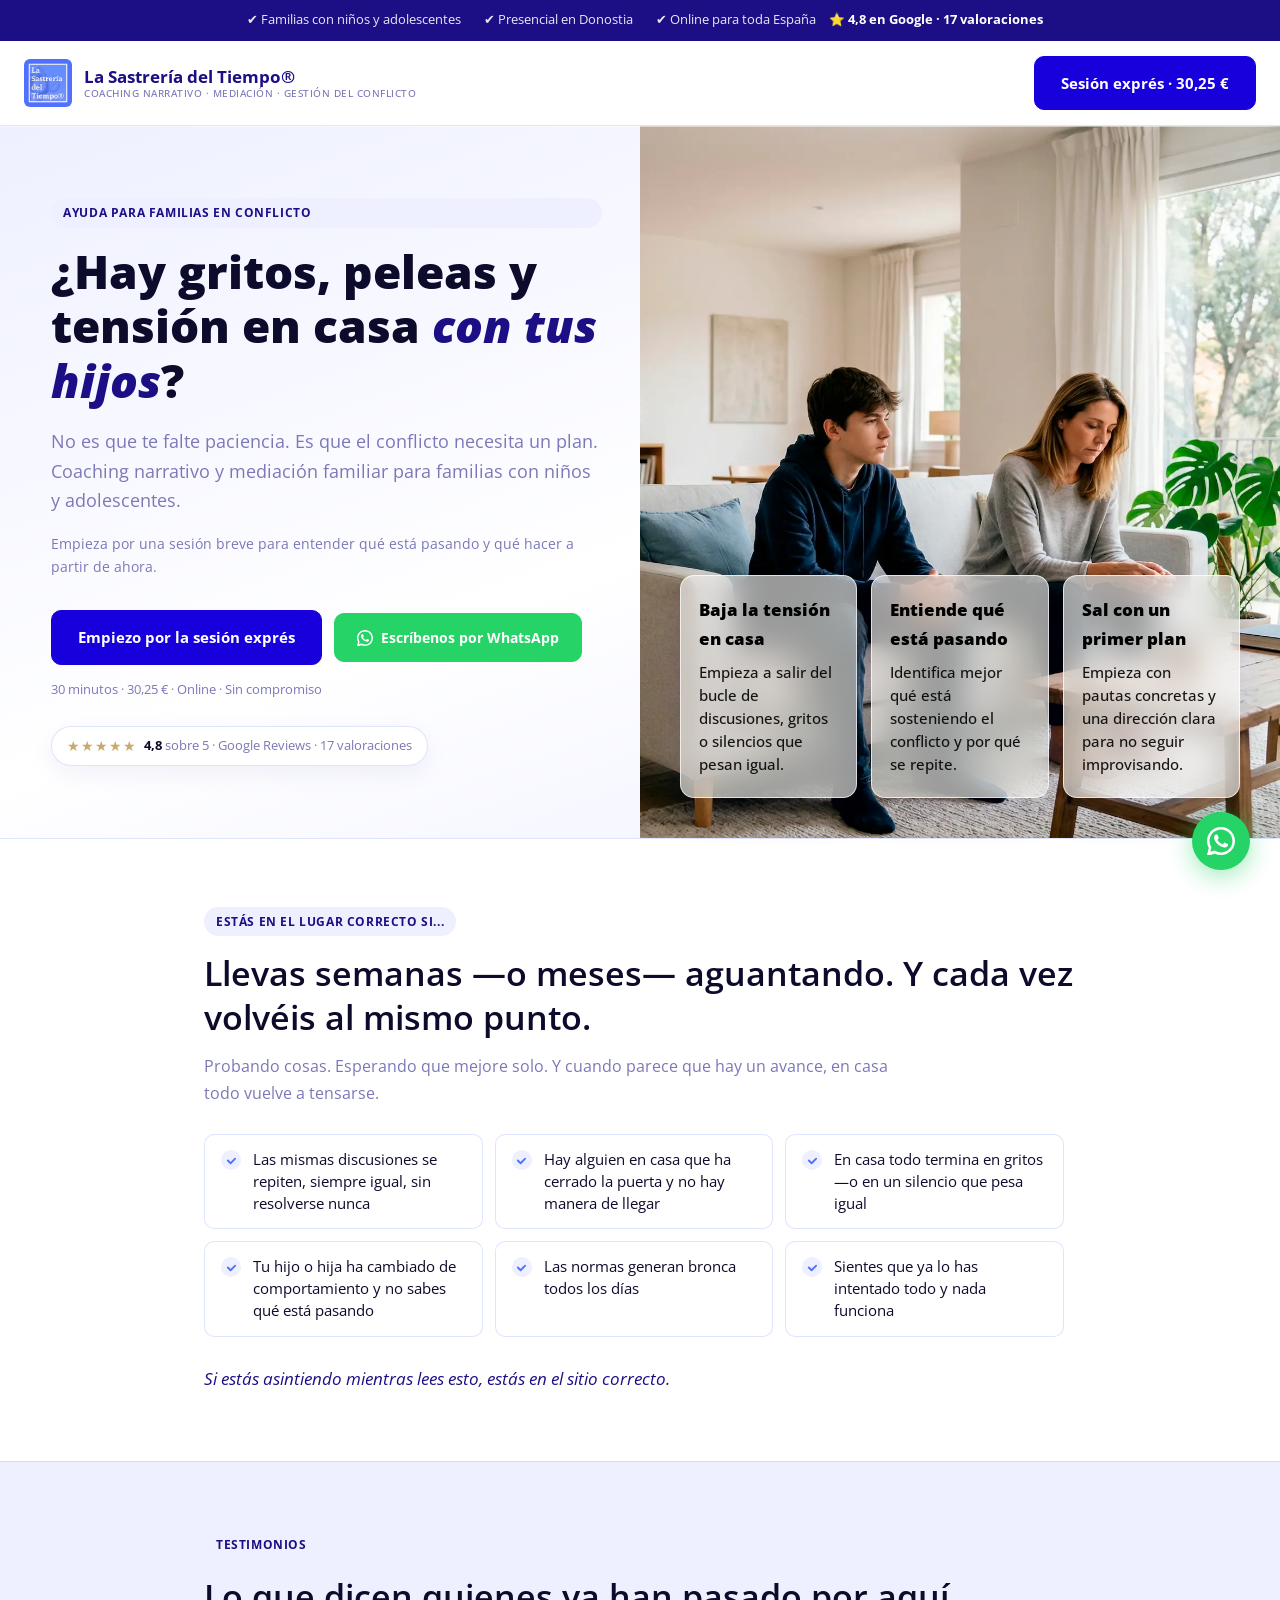
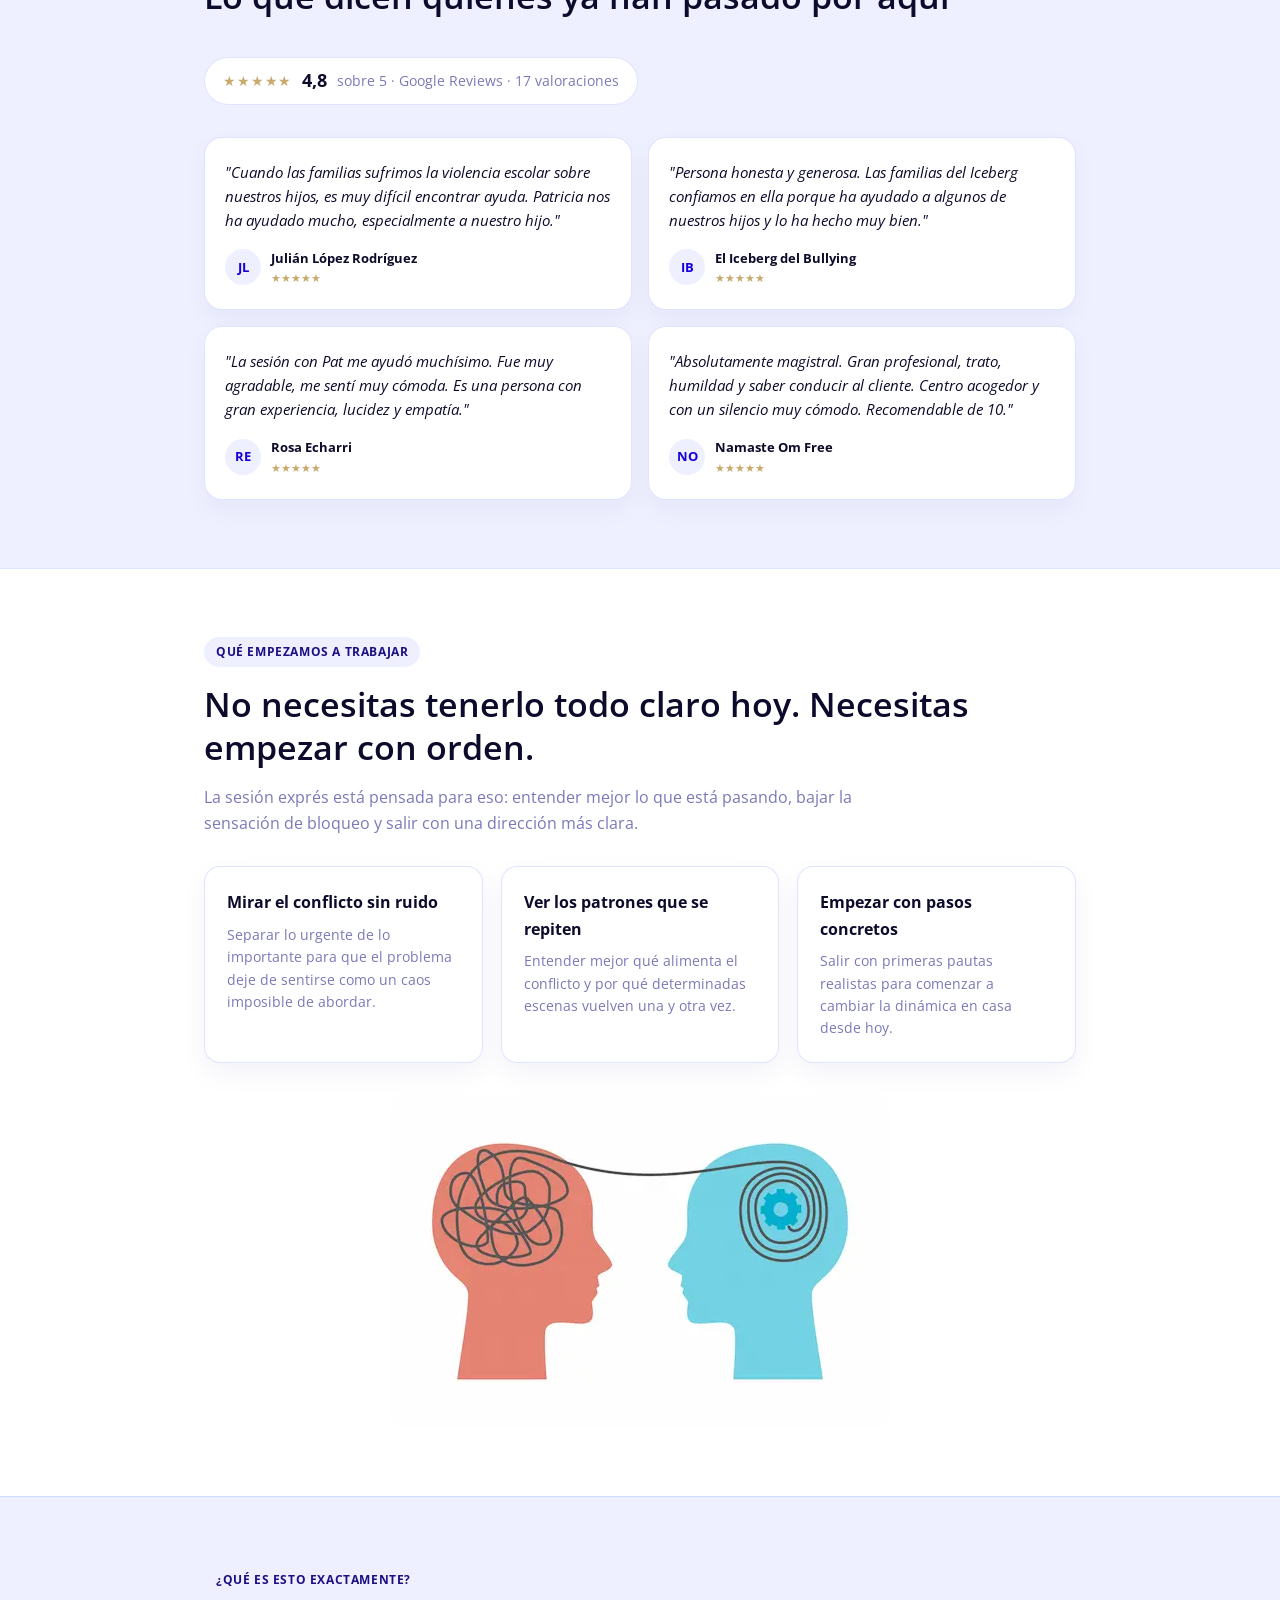
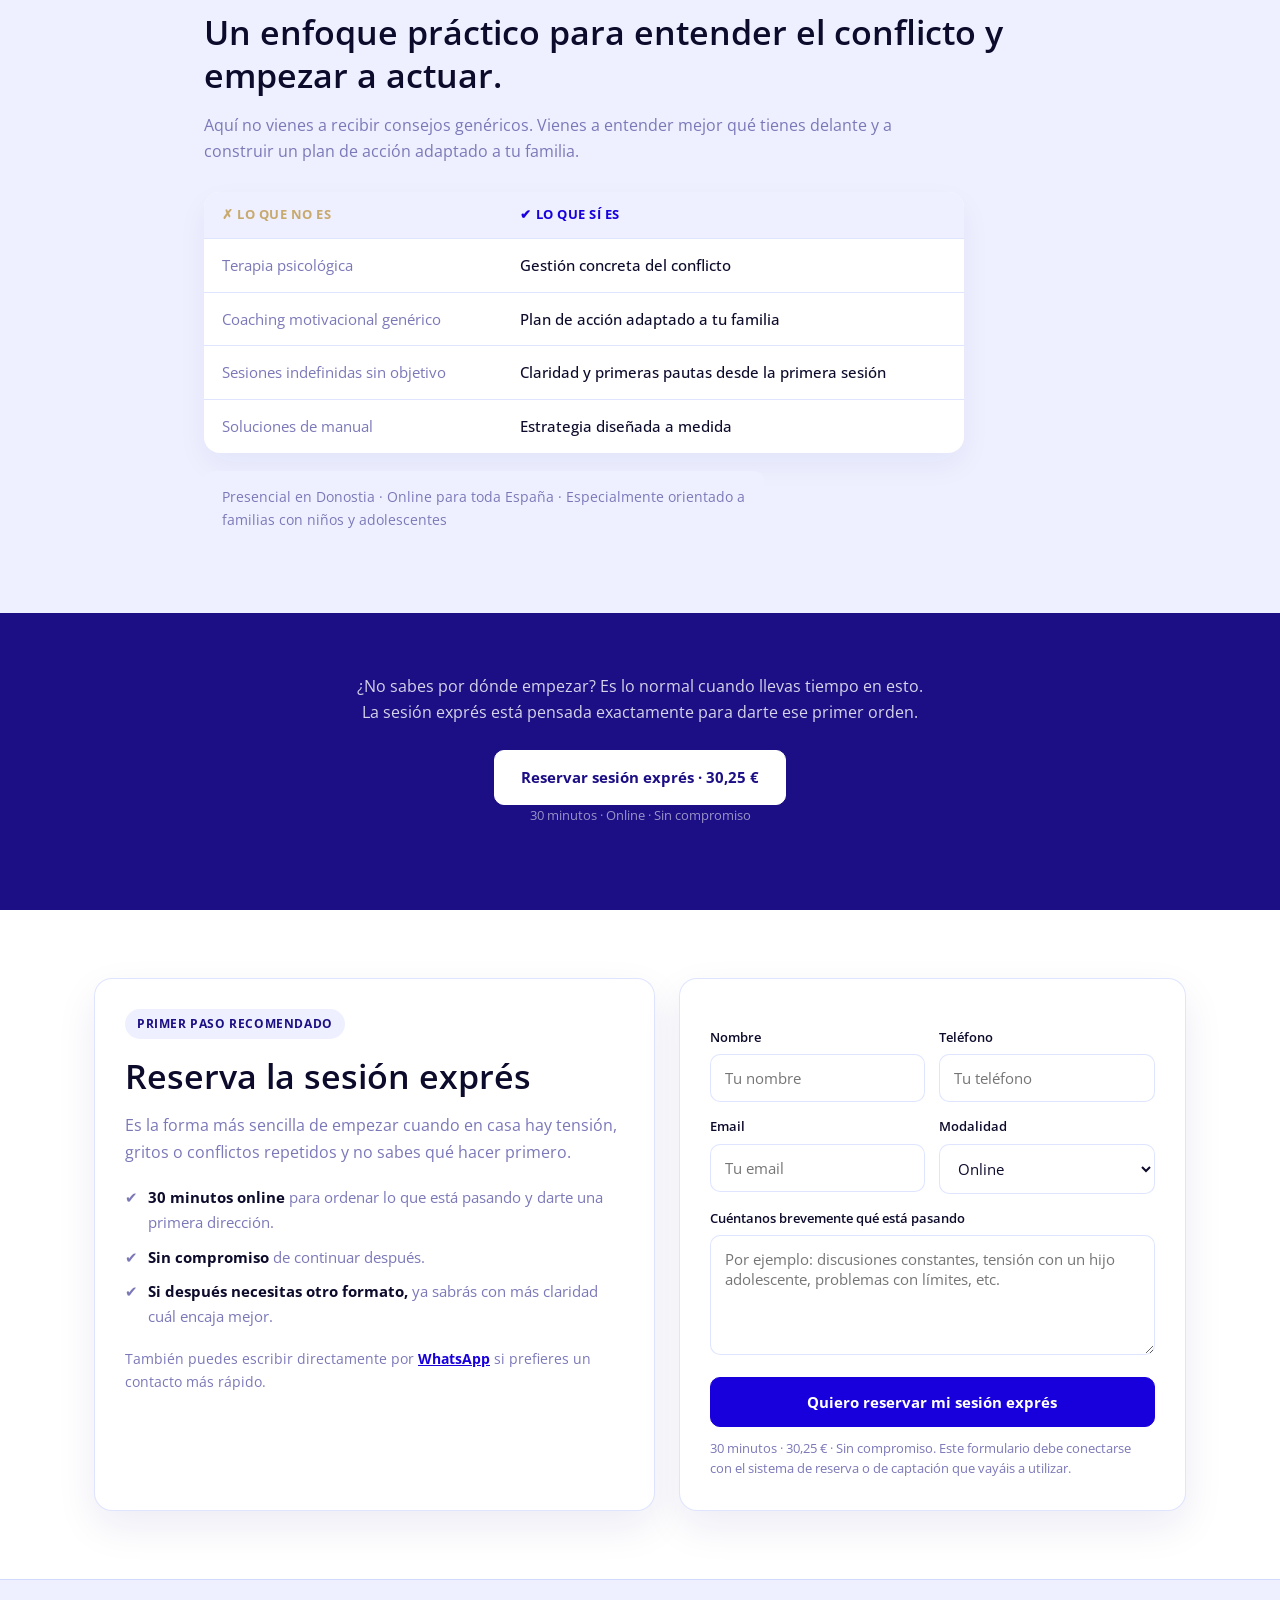
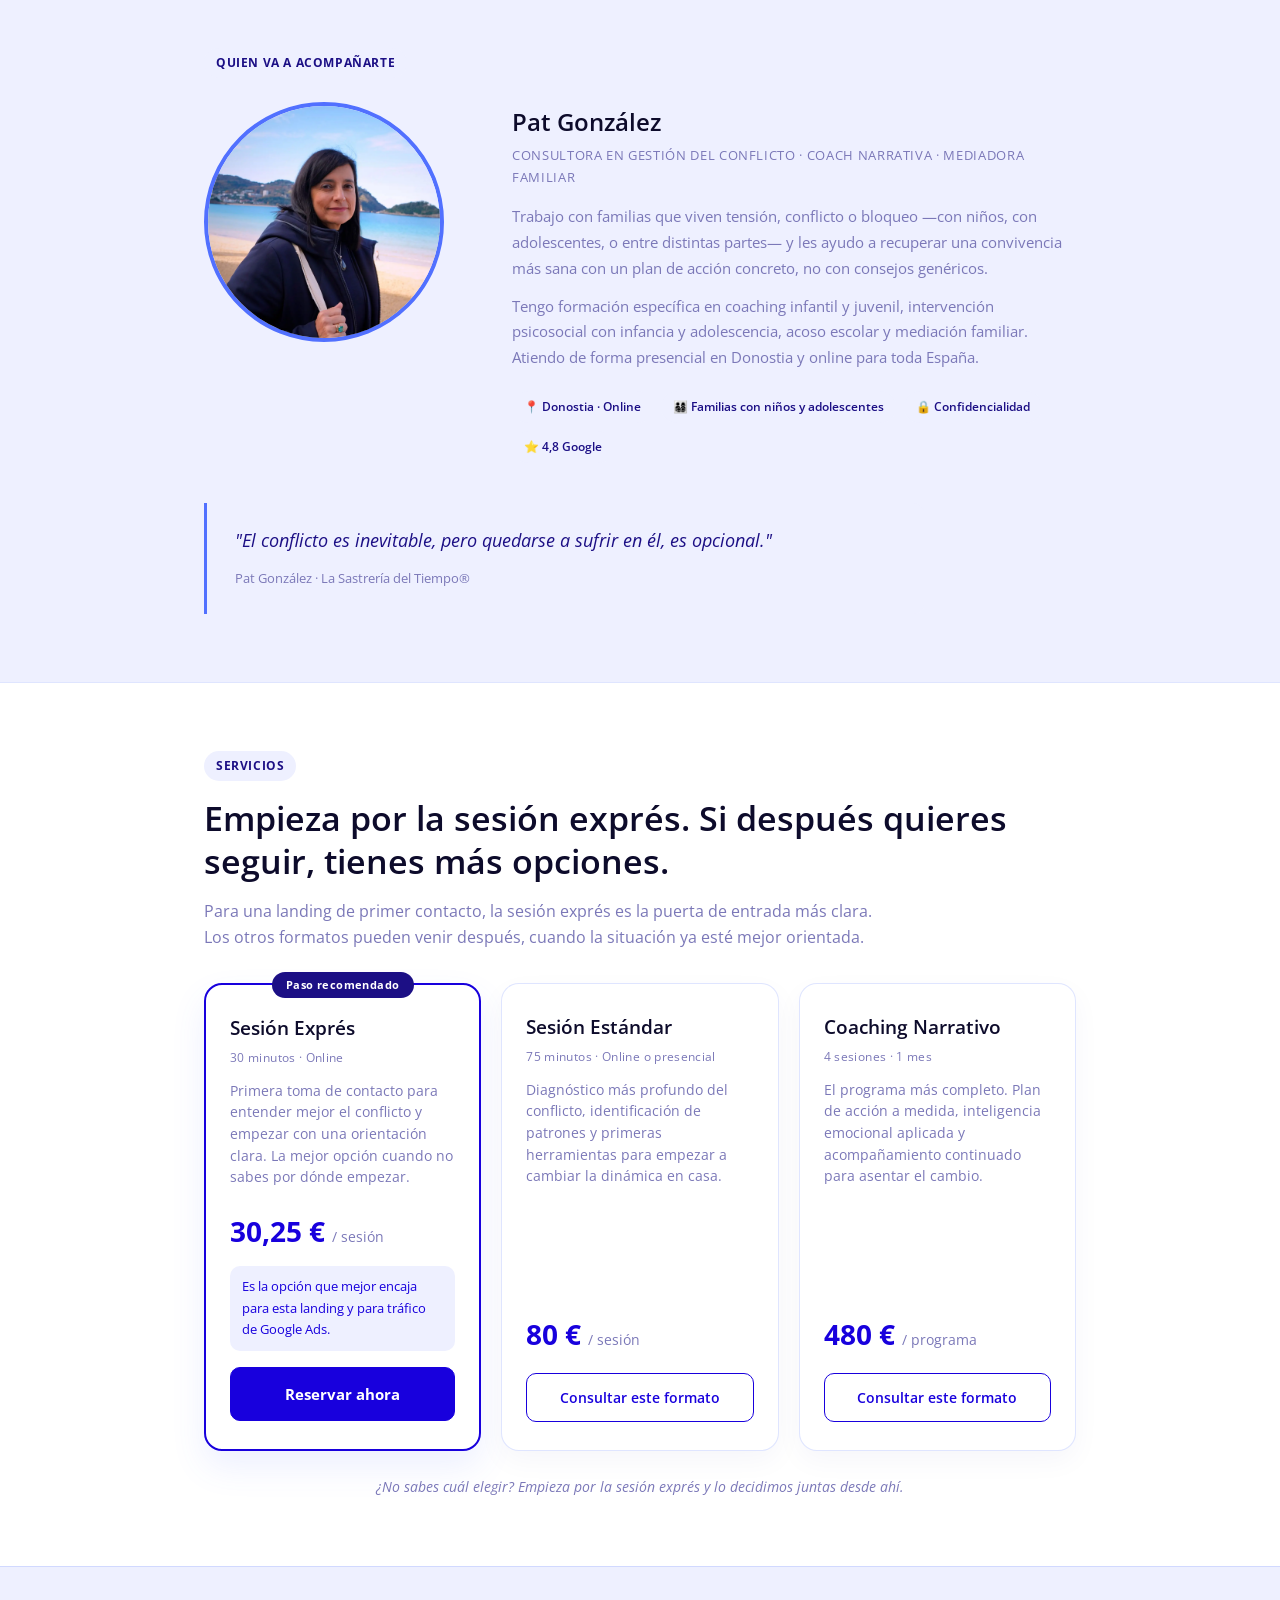
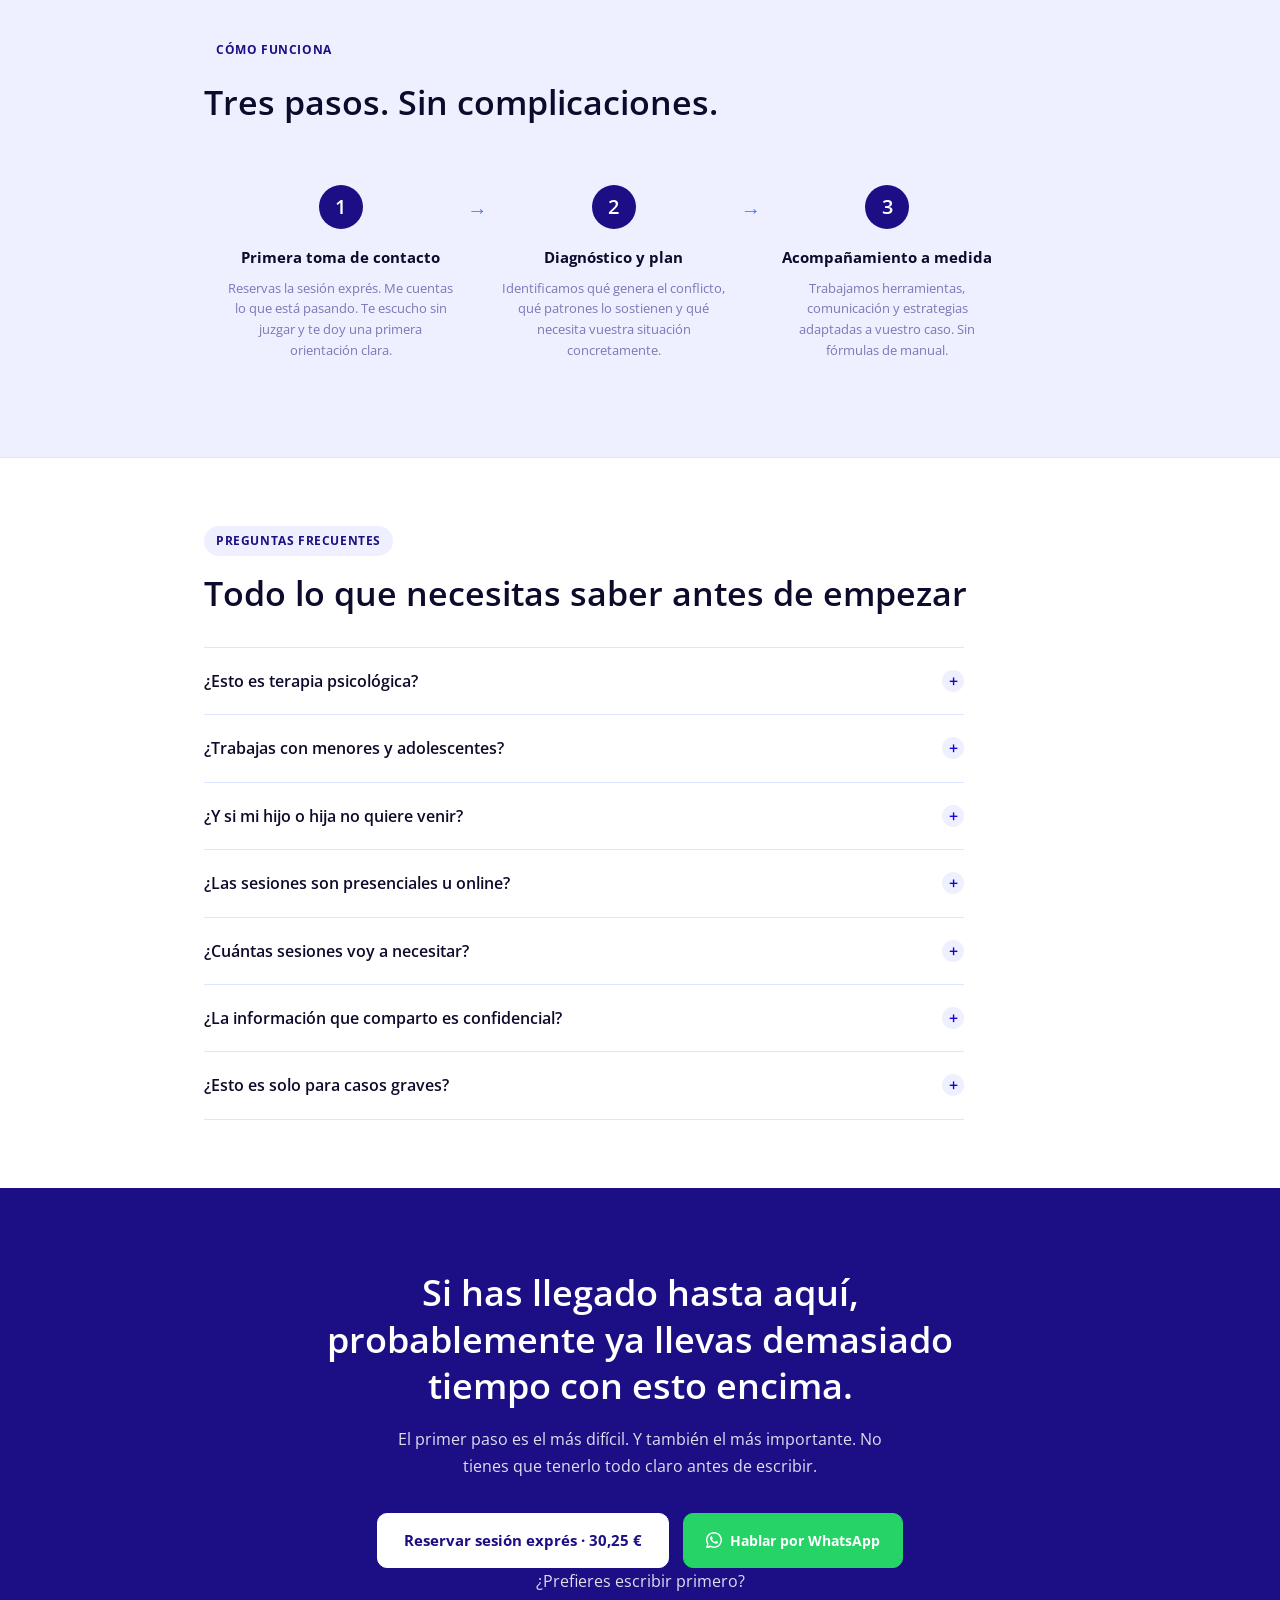
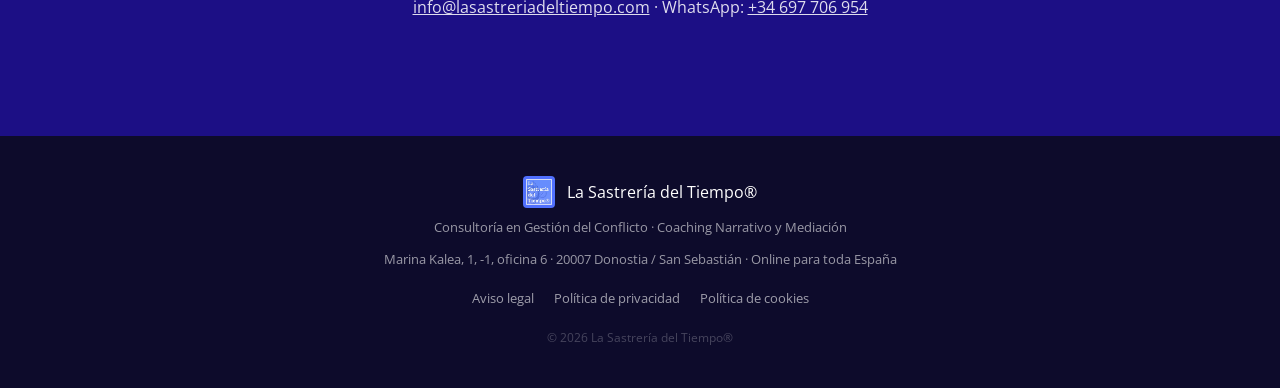
==== index.html @ c7799af3 "refactor: rename landing page file to index.html" ====
<!DOCTYPE html>
<html lang="es">
<head>
<meta charset="UTF-8">
<meta name="viewport" content="width=device-width, initial-scale=1.0">
<link rel="icon" type="image/png" href="img/favicon.png">
<title>Ayuda para familias en conflicto con hijos · La Sastrería del Tiempo®</title>
<meta name="description" content="Ayuda práctica para familias con niños y adolescentes que viven gritos, peleas y tensión en casa. Sesión exprés online para entender el conflicto y empezar a actuar.">
<link rel="preconnect" href="https://fonts.googleapis.com">
<link rel="preconnect" href="https://fonts.gstatic.com" crossorigin>
<link href="https://fonts.googleapis.com/css2?family=Open+Sans:wght@300;400;500;600;700;800&display=swap" rel="stylesheet">
<link rel="stylesheet" href="css/style.css">
</head>
<body>

<!-- TOPBAR -->
<div class="topbar">
  <span>✔ Familias con niños y adolescentes</span>
  <span>✔ Presencial en Donostia</span>
  <span>✔ Online para toda España</span>
  <strong>⭐ 4,8 en Google · 17 valoraciones</strong>
</div>

<!-- HEADER -->
<header class="header">
  <a href="#inicio" class="logo">
    <img src="img/logo.webp" alt="La Sastrería del Tiempo®" class="logo-img">
    <div class="logo-text">
      La Sastrería del Tiempo®
      <span>Coaching Narrativo · Mediación · Gestión del Conflicto</span>
    </div>
  </a>
  <a href="#form-reserva" class="btn-primary">Sesión exprés · 30,25 €</a>
</header>

<!-- HERO -->
<section class="hero" id="inicio">
  <div class="hero-content">
    <p class="badge">Ayuda para familias en conflicto</p>
    <h1>¿Hay gritos, peleas y tensión en casa <em>con tus hijos</em>?</h1>
    <p class="hero-sub">No es que te falte paciencia. Es que el conflicto necesita un plan. Coaching narrativo y mediación familiar para familias con niños y adolescentes.</p>
    <p class="hero-mini">Empieza por una sesión breve para entender qué está pasando y qué hacer a partir de ahora.</p>

    <div class="hero-cta">
      <a href="#form-reserva" class="btn-primary">Empiezo por la sesión exprés</a>
      <a href="https://wa.me/34697706954?text=Hola%2C%20quiero%20informaci%C3%B3n%20sobre%20la%20sesi%C3%B3n%20expr%C3%A9s" class="btn-wa" target="_blank" rel="noopener noreferrer" aria-label="Escribir por WhatsApp para pedir información sobre la sesión exprés">
        <svg width="16" height="16" fill="#fff" viewBox="0 0 24 24" aria-hidden="true"><path d="M17.472 14.382c-.297-.149-1.758-.867-2.03-.967-.273-.099-.471-.148-.67.15-.197.297-.767.966-.94 1.164-.173.199-.347.223-.644.075-.297-.15-1.255-.463-2.39-1.475-.883-.788-1.48-1.761-1.653-2.059-.173-.297-.018-.458.13-.606.134-.133.298-.347.446-.52.149-.174.198-.298.298-.497.099-.198.05-.371-.025-.52-.075-.149-.669-1.612-.916-2.207-.242-.579-.487-.5-.669-.51-.173-.008-.371-.01-.57-.01-.198 0-.52.074-.792.372-.272.297-1.04 1.016-1.04 2.479 0 1.462 1.065 2.875 1.213 3.074.149.198 2.096 3.2 5.077 4.487.709.306 1.262.489 1.694.625.712.227 1.36.195 1.871.118.571-.085 1.758-.719 2.006-1.413.248-.694.248-1.289.173-1.413-.074-.124-.272-.198-.57-.347z"></path><path d="M12 0C5.373 0 0 5.373 0 12c0 2.127.558 4.122 1.532 5.856L.057 23.882a.5.5 0 0 0 .61.635l6.228-1.635A11.945 11.945 0 0 0 12 24c6.627 0 12-5.373 12-12S18.627 0 12 0zm0 21.818a9.808 9.808 0 0 1-5.028-1.384l-.36-.214-3.732.979.998-3.647-.234-.374A9.818 9.818 0 0 1 2.182 12C2.182 6.58 6.58 2.182 12 2.182S21.818 6.58 21.818 12 17.42 21.818 12 21.818z"></path></svg>
        Escríbenos por WhatsApp
      </a>
    </div>

    <p class="hero-cta-meta">30 minutos · 30,25 € · Online · Sin compromiso</p>

    <div class="hero-stars">
      <span class="estrellas">★★★★★</span>
      <span><strong style="color:var(--texto)">4,8</strong> sobre 5 · Google Reviews · 17 valoraciones</span>
    </div>

  </div>
  
  <div class="hero-image">
    <img src="img/gestion_conflictos.webp" alt="Gestión de conflictos en casa con niños y adolescentes">
  </div>

  <div class="hero-benefits">
    <div class="hero-benefit">
      <strong>Baja la tensión en casa</strong>
      <span>Empieza a salir del bucle de discusiones, gritos o silencios que pesan igual.</span>
    </div>
    <div class="hero-benefit">
      <strong>Entiende qué está pasando</strong>
      <span>Identifica mejor qué está sosteniendo el conflicto y por qué se repite.</span>
    </div>
    <div class="hero-benefit">
      <strong>Sal con un primer plan</strong>
      <span>Empieza con pautas concretas y una dirección clara para no seguir improvisando.</span>
    </div>
  </div>
</section>

<!-- EMPATIA -->
<section class="seccion seccion--borde-top">
  <div class="container">
    <p class="badge">Estás en el lugar correcto si...</p>
    <h2 class="titulo-seccion mt-16">Llevas semanas —o meses— aguantando. Y cada vez volvéis al mismo punto.</h2>
    <p class="intro-texto mt-8">Probando cosas. Esperando que mejore solo. Y cuando parece que hay un avance, en casa todo vuelve a tensarse.</p>

    <ul class="checklist">
      <li><span class="check-icon"><svg viewBox="0 0 12 12" fill="none"><path d="M2 6l3 3 5-5" stroke="#5170ff" stroke-width="2" stroke-linecap="round" stroke-linejoin="round"></path></svg></span>Las mismas discusiones se repiten, siempre igual, sin resolverse nunca</li>
      <li><span class="check-icon"><svg viewBox="0 0 12 12" fill="none"><path d="M2 6l3 3 5-5" stroke="#5170ff" stroke-width="2" stroke-linecap="round" stroke-linejoin="round"></path></svg></span>Hay alguien en casa que ha cerrado la puerta y no hay manera de llegar</li>
      <li><span class="check-icon"><svg viewBox="0 0 12 12" fill="none"><path d="M2 6l3 3 5-5" stroke="#5170ff" stroke-width="2" stroke-linecap="round" stroke-linejoin="round"></path></svg></span>En casa todo termina en gritos —o en un silencio que pesa igual</li>
      <li><span class="check-icon"><svg viewBox="0 0 12 12" fill="none"><path d="M2 6l3 3 5-5" stroke="#5170ff" stroke-width="2" stroke-linecap="round" stroke-linejoin="round"></path></svg></span>Tu hijo o hija ha cambiado de comportamiento y no sabes qué está pasando</li>
      <li><span class="check-icon"><svg viewBox="0 0 12 12" fill="none"><path d="M2 6l3 3 5-5" stroke="#5170ff" stroke-width="2" stroke-linecap="round" stroke-linejoin="round"></path></svg></span>Las normas generan bronca todos los días</li>
      <li><span class="check-icon"><svg viewBox="0 0 12 12" fill="none"><path d="M2 6l3 3 5-5" stroke="#5170ff" stroke-width="2" stroke-linecap="round" stroke-linejoin="round"></path></svg></span>Sientes que ya lo has intentado todo y nada funciona</li>
    </ul>

    <p class="cierre-texto">Si estás asintiendo mientras lees esto, estás en el sitio correcto.</p>
  </div>
</section>

<!-- TESTIMONIOS -->
<section class="seccion seccion--gris seccion--borde-top">
  <div class="container">
    <p class="badge">Testimonios</p>
    <h2 class="titulo-seccion mt-16">Lo que dicen quienes ya han pasado por aquí</h2>
    <div class="rating-global mt-24">
      <span class="estrellas">★★★★★</span>
      <span class="rating-num">4,8</span>
      <span class="texto-suave">sobre 5 · Google Reviews · 17 valoraciones</span>
    </div>
    <div class="testimonios-grid">
      <div class="testimonio">
        <p class="testimonio-texto">"Cuando las familias sufrimos la violencia escolar sobre nuestros hijos, es muy difícil encontrar ayuda. Patricia nos ha ayudado mucho, especialmente a nuestro hijo."</p>
        <div class="testimonio-autor">
          <div class="avatar">JL</div>
          <div>
            <p class="autor-nombre">Julián López Rodríguez</p>
            <p class="autor-stars">★★★★★</p>
          </div>
        </div>
      </div>
      <div class="testimonio">
        <p class="testimonio-texto">"Persona honesta y generosa. Las familias del Iceberg confiamos en ella porque ha ayudado a algunos de nuestros hijos y lo ha hecho muy bien."</p>
        <div class="testimonio-autor">
          <div class="avatar">IB</div>
          <div>
            <p class="autor-nombre">El Iceberg del Bullying</p>
            <p class="autor-stars">★★★★★</p>
          </div>
        </div>
      </div>
      <div class="testimonio">
        <p class="testimonio-texto">"La sesión con Pat me ayudó muchísimo. Fue muy agradable, me sentí muy cómoda. Es una persona con gran experiencia, lucidez y empatía."</p>
        <div class="testimonio-autor">
          <div class="avatar">RE</div>
          <div>
            <p class="autor-nombre">Rosa Echarri</p>
            <p class="autor-stars">★★★★★</p>
          </div>
        </div>
      </div>
      <div class="testimonio">
        <p class="testimonio-texto">"Absolutamente magistral. Gran profesional, trato, humildad y saber conducir al cliente. Centro acogedor y con un silencio muy cómodo. Recomendable de 10."</p>
        <div class="testimonio-autor">
          <div class="avatar">NO</div>
          <div>
            <p class="autor-nombre">Namaste Om Free</p>
            <p class="autor-stars">★★★★★</p>
          </div>
        </div>
      </div>
    </div>
  </div>
</section>

<!-- QUE EMPIEZA A CAMBIAR -->
<section class="seccion seccion--borde-top">
  <div class="container">
    <p class="badge">Qué empezamos a trabajar</p>
    <h2 class="titulo-seccion mt-16">No necesitas tenerlo todo claro hoy. Necesitas empezar con orden.</h2>
    <p class="intro-texto">La sesión exprés está pensada para eso: entender mejor lo que está pasando, bajar la sensación de bloqueo y salir con una dirección más clara.</p>

    <div class="plan-grid">
      <article class="plan-card">
        <h3>Mirar el conflicto sin ruido</h3>
        <p>Separar lo urgente de lo importante para que el problema deje de sentirse como un caos imposible de abordar.</p>
      </article>
      <article class="plan-card">
        <h3>Ver los patrones que se repiten</h3>
        <p>Entender mejor qué alimenta el conflicto y por qué determinadas escenas vuelven una y otra vez.</p>
      </article>
      <article class="plan-card">
        <h3>Empezar con pasos concretos</h3>
        <p>Salir con primeras pautas realistas para comenzar a cambiar la dinámica en casa desde hoy.</p>
      </article>
    </div>

    <img src="img/conflicto.webp"
         alt="Gestión del conflicto familiar"
         class="seccion-img mt-32">
  </div>
</section>

<!-- DIFERENCIACION -->
<section class="seccion seccion--gris seccion--borde-top">
  <div class="container">
    <p class="badge">¿Qué es esto exactamente?</p>
    <h2 class="titulo-seccion mt-16">Un enfoque práctico para entender el conflicto y empezar a actuar.</h2>
    <p class="intro-texto">Aquí no vienes a recibir consejos genéricos. Vienes a entender mejor qué tienes delante y a construir un plan de acción adaptado a tu familia.</p>

    <table class="tabla-dif">
      <thead>
        <tr>
          <th>✗ Lo que no es</th>
          <th>✔ Lo que sí es</th>
        </tr>
      </thead>
      <tbody>
        <tr>
          <td>Terapia psicológica</td>
          <td>Gestión concreta del conflicto</td>
        </tr>
        <tr>
          <td>Coaching motivacional genérico</td>
          <td>Plan de acción adaptado a tu familia</td>
        </tr>
        <tr>
          <td>Sesiones indefinidas sin objetivo</td>
          <td>Claridad y primeras pautas desde la primera sesión</td>
        </tr>
        <tr>
          <td>Soluciones de manual</td>
          <td>Estrategia diseñada a medida</td>
        </tr>
      </tbody>
    </table>

    <div class="dif-apoyo">Presencial en Donostia · Online para toda España · Especialmente orientado a familias con niños y adolescentes</div>
  </div>
</section>

<!-- CTA INTERMEDIO -->
<section class="cta-intermedio cta-intermedio--dark" id="sesion">
  <div class="container">
    <p>¿No sabes por dónde empezar? Es lo normal cuando llevas tiempo en esto. La sesión exprés está pensada exactamente para darte ese primer orden.</p>
    <a href="#form-reserva" class="btn-primary">Reservar sesión exprés · 30,25 €</a>
    <p class="mt-12" style="font-size:13px; color:var(--texto-suave)">30 minutos · Online · Sin compromiso</p>
  </div>
</section>

<!-- FORMULARIO PRINCIPAL -->
<section class="seccion" id="form-reserva">
  <div class="container--wide">
    <div class="form-reserva-wrap">
      <div class="reserva-copy">
        <p class="badge">Primer paso recomendado</p>
        <h2 class="titulo-seccion mt-16">Reserva la sesión exprés</h2>
        <p class="intro-texto">Es la forma más sencilla de empezar cuando en casa hay tensión, gritos o conflictos repetidos y no sabes qué hacer primero.</p>

        <ul>
          <li><span>✔</span><span><strong>30 minutos online</strong> para ordenar lo que está pasando y darte una primera dirección.</span></li>
          <li><span>✔</span><span><strong>Sin compromiso</strong> de continuar después.</span></li>
          <li><span>✔</span><span><strong>Si después necesitas otro formato,</strong> ya sabrás con más claridad cuál encaja mejor.</span></li>
        </ul>

        <p class="reserva-alt">También puedes escribir directamente por <a href="https://wa.me/34697706954?text=Hola%2C%20quiero%20reservar%20la%20sesi%C3%B3n%20expr%C3%A9s" target="_blank" rel="noopener noreferrer" style="color: var(--azul); font-weight: 700;">WhatsApp</a> si prefieres un contacto más rápido.</p>
      </div>

      <div class="reserva-form">
        <!-- Sustituir action por el endpoint real o integrar con el sistema de formularios / CRM -->
        <form action="#" method="post">
          <div class="form-grid">
            <div class="campo">
              <label for="nombre">Nombre</label>
              <input type="text" id="nombre" name="nombre" placeholder="Tu nombre" required>
            </div>
            <div class="campo">
              <label for="telefono">Teléfono</label>
              <input type="tel" id="telefono" name="telefono" placeholder="Tu teléfono" required>
            </div>
            <div class="campo">
              <label for="email">Email</label>
              <input type="email" id="email" name="email" placeholder="Tu email" required>
            </div>
            <div class="campo">
              <label for="modalidad">Modalidad</label>
              <select id="modalidad" name="modalidad">
                <option value="online">Online</option>
                <option value="presencial">Presencial</option>
                <option value="indiferente">Me da igual</option>
              </select>
            </div>
            <div class="campo campo-full">
              <label for="motivo">Cuéntanos brevemente qué está pasando</label>
              <textarea id="motivo" name="motivo" placeholder="Por ejemplo: discusiones constantes, tensión con un hijo adolescente, problemas con límites, etc."></textarea>
            </div>
            <div class="campo campo-full">
              <button type="submit" class="btn-form" style="width:100%;">Quiero reservar mi sesión exprés</button>
              <p class="form-help">30 minutos · 30,25 € · Sin compromiso. Este formulario debe conectarse con el sistema de reserva o de captación que vayáis a utilizar.</p>
            </div>
          </div>
        </form>
      </div>
    </div>
  </div>
</section>

<!-- QUIEN SOY -->
<section class="seccion seccion--gris seccion--borde-top">
  <div class="container">
    <p class="badge">Quien va a acompañarte</p>
    <div class="quien-grid mt-24">
      <div>
        <img src="img/patricia.webp" alt="Pat González" class="quien-foto">
      </div>
      <div>
        <h2 class="quien-nombre">Pat González</h2>
        <p class="quien-cargo">Consultora en Gestión del Conflicto · Coach Narrativa · Mediadora Familiar</p>
        <p class="quien-texto">Trabajo con familias que viven tensión, conflicto o bloqueo —con niños, con adolescentes, o entre distintas partes— y les ayudo a recuperar una convivencia más sana con un plan de acción concreto, no con consejos genéricos.</p>
        <p class="quien-texto mt-12">Tengo formación específica en coaching infantil y juvenil, intervención psicosocial con infancia y adolescencia, acoso escolar y mediación familiar. Atiendo de forma presencial en Donostia y online para toda España.</p>
        <div class="quien-chips">
          <span class="chip">📍 Donostia · Online</span>
          <span class="chip">👨‍👩‍👧‍👦 Familias con niños y adolescentes</span>
          <span class="chip">🔒 Confidencialidad</span>
          <span class="chip">⭐ 4,8 Google</span>
        </div>
      </div>
    </div>
    <div class="cita-pat">
      <blockquote>"El conflicto es inevitable, pero quedarse a sufrir en él, es opcional."</blockquote>
      <cite>Pat González · La Sastrería del Tiempo®</cite>
    </div>
  </div>
</section>

<!-- SERVICIOS -->
<section class="seccion seccion--borde-top">
  <div class="container">
    <p class="badge">Servicios</p>
    <h2 class="titulo-seccion mt-16">Empieza por la sesión exprés. Si después quieres seguir, tienes más opciones.</h2>
    <p class="intro-texto">Para una landing de primer contacto, la sesión exprés es la puerta de entrada más clara. Los otros formatos pueden venir después, cuando la situación ya esté mejor orientada.</p>

    <div class="cards-servicios mt-32">
      <div class="card-servicio card-servicio--destacada">
        <div class="card-badge">Paso recomendado</div>
        <h3>Sesión Exprés</h3>
        <p class="card-duracion">30 minutos · Online</p>
        <p class="card-desc">Primera toma de contacto para entender mejor el conflicto y empezar con una orientación clara. La mejor opción cuando no sabes por dónde empezar.</p>
        <p class="card-precio">30,25 € <span>/ sesión</span></p>
        <p class="card-note">Es la opción que mejor encaja para esta landing y para tráfico de Google Ads.</p>
        <a href="#form-reserva" class="btn-primary">Reservar ahora</a>
      </div>

      <div class="card-servicio">
        <h3>Sesión Estándar</h3>
        <p class="card-duracion">75 minutos · Online o presencial</p>
        <p class="card-desc">Diagnóstico más profundo del conflicto, identificación de patrones y primeras herramientas para empezar a cambiar la dinámica en casa.</p>
        <p class="card-precio">80 € <span>/ sesión</span></p>
        <a href="https://wa.me/34697706954?text=Hola%2C%20quiero%20informaci%C3%B3n%20sobre%20la%20sesi%C3%B3n%20est%C3%A1ndar" class="btn-outline" target="_blank" rel="noopener noreferrer">Consultar este formato</a>
      </div>

      <div class="card-servicio">
        <h3>Coaching Narrativo</h3>
        <p class="card-duracion">4 sesiones · 1 mes</p>
        <p class="card-desc">El programa más completo. Plan de acción a medida, inteligencia emocional aplicada y acompañamiento continuado para asentar el cambio.</p>
        <p class="card-precio">480 € <span>/ programa</span></p>
        <a href="https://wa.me/34697706954?text=Hola%2C%20quiero%20informaci%C3%B3n%20sobre%20el%20programa%20de%20coaching%20narrativo" class="btn-outline" target="_blank" rel="noopener noreferrer">Consultar este formato</a>
      </div>
    </div>

    <p class="servicios-apoyo">¿No sabes cuál elegir? Empieza por la sesión exprés y lo decidimos juntas desde ahí.</p>
  </div>
</section>

<!-- PROCESO -->
<section class="seccion seccion--gris seccion--borde-top">
  <div class="container">
    <p class="badge">Cómo funciona</p>
    <h2 class="titulo-seccion mt-16">Tres pasos. Sin complicaciones.</h2>
    <div class="pasos mt-32">
      <div class="paso">
        <div class="paso-num">1</div>
        <h3>Primera toma de contacto</h3>
        <p>Reservas la sesión exprés. Me cuentas lo que está pasando. Te escucho sin juzgar y te doy una primera orientación clara.</p>
      </div>
      <div class="paso">
        <div class="paso-num">2</div>
        <h3>Diagnóstico y plan</h3>
        <p>Identificamos qué genera el conflicto, qué patrones lo sostienen y qué necesita vuestra situación concretamente.</p>
      </div>
      <div class="paso">
        <div class="paso-num">3</div>
        <h3>Acompañamiento a medida</h3>
        <p>Trabajamos herramientas, comunicación y estrategias adaptadas a vuestro caso. Sin fórmulas de manual.</p>
      </div>
    </div>
  </div>
</section>

<!-- FAQ -->
<section class="seccion seccion--borde-top">
  <div class="container">
    <p class="badge">Preguntas frecuentes</p>
    <h2 class="titulo-seccion mt-16">Todo lo que necesitas saber antes de empezar</h2>
    <div class="faq-lista mt-32">
      <details class="faq-item">
        <summary class="faq-pregunta">¿Esto es terapia psicológica?<span class="faq-icon"></span></summary>
        <p class="faq-respuesta">No. La Sastrería del Tiempo® es una consultoría en gestión del conflicto. No soy psicóloga. Mi trabajo consiste en ayudarte a entender mejor el conflicto que tienes delante y darte un plan de acción concreto con técnicas de inteligencia emocional aplicada.</p>
      </details>
      <details class="faq-item">
        <summary class="faq-pregunta">¿Trabajas con menores y adolescentes?<span class="faq-icon"></span></summary>
        <p class="faq-respuesta">Sí. Tengo formación específica en coaching infantil y juvenil, intervención psicosocial con infancia y adolescencia y acoso escolar. Puedo trabajar directamente con el menor, con la familia o con ambos.</p>
      </details>
      <details class="faq-item">
        <summary class="faq-pregunta">¿Y si mi hijo o hija no quiere venir?<span class="faq-icon"></span></summary>
        <p class="faq-respuesta">Es más habitual de lo que parece. En muchos casos se empieza trabajando con los padres, y eso solo ya cambia la dinámica en casa. No hace falta que venga toda la familia para empezar.</p>
      </details>
      <details class="faq-item">
        <summary class="faq-pregunta">¿Las sesiones son presenciales u online?<span class="faq-icon"></span></summary>
        <p class="faq-respuesta">Ambas. Las sesiones presenciales se realizan en Marina Kalea 1, -1, oficina 6, Donostia. Las online son por videollamada y puedes combinar ambas modalidades.</p>
      </details>
      <details class="faq-item">
        <summary class="faq-pregunta">¿Cuántas sesiones voy a necesitar?<span class="faq-icon"></span></summary>
        <p class="faq-respuesta">Depende del conflicto y de cada familia. Si no tienes claro qué necesitas, empieza por la sesión exprés de 30 minutos y lo vemos juntas desde ahí. Es el primer paso más fácil y sin compromiso.</p>
      </details>
      <details class="faq-item">
        <summary class="faq-pregunta">¿La información que comparto es confidencial?<span class="faq-icon"></span></summary>
        <p class="faq-respuesta">Absolutamente. Todo lo que se habla en sesión es estrictamente confidencial, conforme al código deontológico de la mediación y el coaching. Puedes compartir tu situación con total tranquilidad.</p>
      </details>
      <details class="faq-item">
        <summary class="faq-pregunta">¿Esto es solo para casos graves?<span class="faq-icon"></span></summary>
        <p class="faq-respuesta">No. Cuanto antes se interviene, más fácil suele ser el proceso. No hace falta haber llegado a un punto límite para pedir ayuda. Si la convivencia os está costando, ya tiene sentido buscar orientación.</p>
      </details>
    </div>
  </div>
</section>

<!-- CTA FINAL -->
<section class="cta-final" id="contacto">
  <div class="container">
    <h2>Si has llegado hasta aquí, probablemente ya llevas demasiado tiempo con esto encima.</h2>
    <p>El primer paso es el más difícil. Y también el más importante. No tienes que tenerlo todo claro antes de escribir.</p>
    <div class="cta-final-btns">
      <a href="#form-reserva" class="btn-final">Reservar sesión exprés · 30,25 €</a>
      <a href="https://wa.me/34697706954?text=Hola%2C%20quiero%20hablar%20sobre%20mi%20situaci%C3%B3n%20familiar" class="btn-wa" target="_blank" rel="noopener noreferrer">
        <svg width="16" height="16" fill="#fff" viewBox="0 0 24 24" aria-hidden="true"><path d="M17.472 14.382c-.297-.149-1.758-.867-2.03-.967-.273-.099-.471-.148-.67.15-.197.297-.767.966-.94 1.164-.173.199-.347.223-.644.075-.297-.15-1.255-.463-2.39-1.475-.883-.788-1.48-1.761-1.653-2.059-.173-.297-.018-.458.13-.606.134-.133.298-.347.446-.52.149-.174.198-.298.298-.497.099-.198.05-.371-.025-.52-.075-.149-.669-1.612-.916-2.207-.242-.579-.487-.5-.669-.51-.173-.008-.371-.01-.57-.01-.198 0-.52.074-.792.372-.272.297-1.04 1.016-1.04 2.479 0 1.462 1.065 2.875 1.213 3.074.149.198 2.096 3.2 5.077 4.487.709.306 1.262.489 1.694.625.712.227 1.36.195 1.871.118.571-.085 1.758-.719 2.006-1.413.248-.694.248-1.289.173-1.413-.074-.124-.272-.198-.57-.347z"></path><path d="M12 0C5.373 0 0 5.373 0 12c0 2.127.558 4.122 1.532 5.856L.057 23.882a.5.5 0 0 0 .61.635l6.228-1.635A11.945 11.945 0 0 0 12 24c6.627 0 12-5.373 12-12S18.627 0 12 0zm0 21.818a9.808 9.808 0 0 1-5.028-1.384l-.36-.214-3.732.979.998-3.647-.234-.374A9.818 9.818 0 0 1 2.182 12C2.182 6.58 6.58 2.182 12 2.182S21.818 6.58 21.818 12 17.42 21.818 12 21.818z"></path></svg>
        Hablar por WhatsApp
      </a>
    </div>
    <p class="cta-contacto">¿Prefieres escribir primero?<br><a href="mailto:info@lasastreriadeltiempo.com">info@lasastreriadeltiempo.com</a> · WhatsApp: <a href="https://wa.me/34697706954" target="_blank" rel="noopener noreferrer">+34 697 706 954</a></p>
  </div>
</section>

<!-- FOOTER -->
<footer class="footer">
  <p class="footer-logo">
    <img src="img/logo.webp" alt="" class="footer-logo-img">
    La Sastrería del Tiempo®
  </p>
  <p>Consultoría en Gestión del Conflicto · Coaching Narrativo y Mediación</p>
  <p class="mt-8">Marina Kalea, 1, -1, oficina 6 · 20007 Donostia / San Sebastián · Online para toda España</p>
  <div class="footer-links">
    <a href="#">Aviso legal</a>
    <a href="#">Política de privacidad</a>
    <a href="#">Política de cookies</a>
  </div>
  <p class="mt-16" style="font-size:12px; opacity:0.4;">© 2026 La Sastrería del Tiempo®</p>
</footer>

<!-- CTA móvil -->
<div class="mobile-cta" aria-label="Acciones rápidas">
  <a href="#form-reserva" class="btn-primary">Reservar sesión</a>
  <a href="https://wa.me/34697706954?text=Hola%2C%20quiero%20informaci%C3%B3n" class="btn-wa" target="_blank" rel="noopener noreferrer">WhatsApp</a>
</div>

<!-- BOTÓN FLOTANTE WHATSAPP -->
<a href="https://wa.me/34697706954?text=Hola%2C%20quiero%20informaci%C3%B3n%20sobre%20la%20sesi%C3%B3n%20expr%C3%A9s"
   class="wa-float"
   target="_blank"
   rel="noopener noreferrer"
   aria-label="Escribir por WhatsApp">
  <svg width="28" height="28" viewBox="0 0 24 24" fill="#fff" aria-hidden="true">
    <path d="M17.472 14.382c-.297-.149-1.758-.867-2.03-.967-.273-.099-.471-.148-.67.15-.197.297-.767.966-.94 1.164-.173.199-.347.223-.644.075-.297-.15-1.255-.463-2.39-1.475-.883-.788-1.48-1.761-1.653-2.059-.173-.297-.018-.458.13-.606.134-.133.298-.347.446-.52.149-.174.198-.298.298-.497.099-.198.05-.371-.025-.52-.075-.149-.669-1.612-.916-2.207-.242-.579-.487-.5-.669-.51-.173-.008-.371-.01-.57-.01-.198 0-.52.074-.792.372-.272.297-1.04 1.016-1.04 2.479 0 1.462 1.065 2.875 1.213 3.074.149.198 2.096 3.2 5.077 4.487.709.306 1.262.489 1.694.625.712.227 1.36.195 1.871.118.571-.085 1.758-.719 2.006-1.413.248-.694.248-1.289.173-1.413-.074-.124-.272-.198-.57-.347z"/>
    <path d="M12 0C5.373 0 0 5.373 0 12c0 2.127.558 4.122 1.532 5.856L.057 23.882a.5.5 0 0 0 .61.635l6.228-1.635A11.945 11.945 0 0 0 12 24c6.627 0 12-5.373 12-12S18.627 0 12 0zm0 21.818a9.808 9.808 0 0 1-5.028-1.384l-.36-.214-3.732.979.998-3.647-.234-.374A9.818 9.818 0 0 1 2.182 12C2.182 6.58 6.58 2.182 12 2.182S21.818 6.58 21.818 12 17.42 21.818 12 21.818z"/>
  </svg>
</a>

</body>
</html>
---- css/style.css ----
*, *::before, *::after { box-sizing: border-box; margin: 0; padding: 0; }

  :root {
    --azul-marino: #1c0f85;
    --azul-brillante: #1800dd;
    --azul-sastreria: #5170ff;
    --dorado: #C8A96E;
    --azul-palido: #EEF0FF;
    --texto-principal: #0D0B2B;
    --texto-notas: #7B78B8;
    --blanco: #FFFFFF;

    --azul: var(--azul-brillante);
    --azul-oscuro: var(--azul-marino);
    --azul-claro: var(--azul-palido);
    --azul-medio: var(--azul-sastreria);
    --texto: var(--texto-principal);
    --texto-suave: var(--texto-notas);
    --gris-claro: var(--azul-palido);
    --gris-borde: rgba(81, 112, 255, 0.18);
    --gris-fondo: var(--azul-palido);
    --acento: var(--dorado);
    --acento-oscuro: var(--dorado);
    --acento-claro: rgba(200, 169, 110, 0.14);
    --verde-wa: #25D366;
    --radio: 10px;
    --radio-lg: 18px;
    --sombra: 0 16px 40px rgba(28, 15, 133, 0.08);
  }

  html { scroll-behavior: smooth; }

  body {
    font-family: "Open Sans", Arial, sans-serif;
    color: var(--texto);
    background: var(--blanco);
    line-height: 1.65;
    font-size: 16px;
  }

  a { color: inherit; }
  img { max-width: 100%; display: block; }

  .sr-only {
    position: absolute;
    width: 1px;
    height: 1px;
    padding: 0;
    margin: -1px;
    overflow: hidden;
    clip: rect(0, 0, 0, 0);
    white-space: nowrap;
    border: 0;
  }

  .container { max-width: 920px; margin: 0 auto; padding: 0 24px; }
  .container--wide { max-width: 1140px; margin: 0 auto; padding: 0 24px; }
  .text-center { text-align: center; }
  .mt-8 { margin-top: 8px; }
  .mt-12 { margin-top: 12px; }
  .mt-16 { margin-top: 16px; }
  .mt-24 { margin-top: 24px; }
  .mt-32 { margin-top: 32px; }

  .btn-primary,
  .btn-outline,
  .btn-wa,
  .btn-final,
  .btn-form {
    display: inline-flex;
    align-items: center;
    justify-content: center;
    gap: 8px;
    text-decoration: none;
    border-radius: 10px;
    cursor: pointer;
    transition: transform 0.12s ease, background 0.2s ease, border-color 0.2s ease;
    font-family: "Open Sans", Arial, sans-serif;
  }

  .btn-primary,
  .btn-final,
  .btn-form {
    background: var(--azul-brillante);
    color: var(--blanco);
    border: 1px solid var(--azul-brillante);
    font-weight: 700;
    font-size: 15px;
    padding: 14px 26px;
  }

  .btn-primary:hover,
  .btn-final:hover,
  .btn-form:hover {
    background: var(--azul-marino);
    border-color: var(--azul-marino);
    transform: translateY(-1px);
  }

  .btn-outline {
    background: transparent;
    color: var(--azul-brillante);
    border: 1.5px solid var(--azul-brillante);
    font-weight: 600;
    font-size: 14px;
    padding: 12px 22px;
  }

  .btn-outline:hover {
    background: var(--azul-palido);
    transform: translateY(-1px);
  }

  .btn-wa {
    background: var(--verde-wa);
    color: #fff;
    border: 1px solid var(--verde-wa);
    font-weight: 700;
    font-size: 14px;
    padding: 12px 22px;
  }

  .btn-wa:hover {
    background: #1DB852;
    border-color: #1DB852;
    transform: translateY(-1px);
  }

  .badge {
    display: inline-block;
    background: var(--azul-palido);
    color: var(--azul-marino);
    font-size: 12px;
    font-weight: 700;
    padding: 5px 12px;
    border-radius: 24px;
    letter-spacing: 0.05em;
    text-transform: uppercase;
  }

  .estrellas { color: var(--dorado); font-size: 14px; letter-spacing: 0.06em; }
  .texto-suave { color: var(--texto-suave); }

  .topbar {
    background: var(--azul-marino);
    color: rgba(255,255,255,0.9);
    font-size: 12.5px;
    text-align: center;
    padding: 10px 24px;
  }

  .topbar span { margin: 0 10px; }
  .topbar strong { color: #fff; }

  .header {
    background: rgba(255,255,255,0.96);
    backdrop-filter: blur(10px);
    border-bottom: 1px solid var(--gris-borde);
    padding: 15px 24px;
    display: flex;
    align-items: center;
    justify-content: space-between;
    gap: 16px;
    position: sticky;
    top: 0;
    z-index: 100;
  }

  .logo {
    display: flex;
    align-items: center;
    gap: 12px;
    text-decoration: none;
  }

  .logo-img {
    height: 48px;
    width: auto;
    border-radius: 6px;
  }

  .logo-text {
    font-family: "Open Sans", Arial, sans-serif;
    font-size: 17px;
    font-weight: 700;
    color: var(--azul-marino);
    line-height: 1.2;
  }

  .logo-text span {
    display: block;
    font-size: 10px;
    font-family: "Open Sans", Arial, sans-serif;
    font-weight: 500;
    color: var(--texto-suave);
    letter-spacing: 0.05em;
    text-transform: uppercase;
  }

  .hero {
    background: linear-gradient(160deg, var(--azul-palido) 0%, #ffffff 56%, #EEF0FF 100%);
    display: grid;
    grid-template-columns: 1fr;
    align-items: stretch;
  }

  @media (min-width: 920px) {
    .hero {
      grid-template-columns: 1fr 1fr;
    }
    .hero-content {
      padding: 72px 6% 72px max(24px, 8%);
      grid-column: 1;
      grid-row: 1;
    }
    .hero-image {
      grid-column: 2;
      grid-row: 1;
    }
  }

  @media (min-width: 760px) and (max-width: 919px) {
    .hero {
      grid-template-columns: 1fr 1fr;
    }
    .hero-content {
      padding: 72px 32px 72px 24px;
      grid-column: 1;
      grid-row: 1;
    }
    .hero-image {
      grid-column: 2;
      grid-row: 1;
    }
    .hero-benefits {
      grid-column: 1 / -1;
      grid-row: 2;
    }
  }

  @media (max-width: 759px) {
    .hero-content {
      padding: 56px 24px 40px;
    }
    .hero-image {
      height: 340px;
    }
  }

  .hero-content {
    text-align: left;
    display: flex;
    flex-direction: column;
    justify-content: center;
  }

  .hero-image img {
    width: 100%;
    height: 100%;
    object-fit: cover;
    display: block;
  }

  .hero h1 {
    font-family: "Open Sans", Arial, sans-serif;
    font-size: clamp(28px, 4vw, 46px);
    font-weight: 800;
    color: var(--texto);
    line-height: 1.18;
    margin: 16px 0 0;
  }

  .hero h1 em { font-style: italic; color: var(--azul-marino); }

  .hero-sub {
    font-size: 18px;
    color: var(--texto-suave);
    margin: 20px 0 0;
    line-height: 1.65;
  }

  .hero-mini {
    font-size: 14px;
    color: var(--texto-suave);
    margin: 16px 0 0;
  }

  .hero-cta {
    margin-top: 32px;
    display: flex;
    flex-wrap: wrap;
    gap: 12px;
    align-items: center;
  }

  .hero-cta-meta {
    font-size: 13px;
    color: var(--texto-suave);
    margin-top: 14px;
  }

  .hero-stars {
    display: inline-flex;
    align-items: center;
    gap: 8px;
    background: var(--blanco);
    border: 1px solid var(--gris-borde);
    border-radius: 999px;
    padding: 7px 15px;
    font-size: 13px;
    color: var(--texto-suave);
    margin-top: 26px;
    box-shadow: 0 8px 24px rgba(28, 15, 133, 0.06);
    align-self: flex-start;
  }

  .hero-benefits {
    margin: 24px;
    display: grid;
    grid-template-columns: 1fr;
    gap: 14px;
  }

  @media (min-width: 920px) {
    .hero-benefits {
      grid-column: 2;
      grid-row: 1;
      align-self: flex-end;
      margin: 0 40px 40px 40px;
      grid-template-columns: repeat(3, minmax(0, 1fr));
      z-index: 10;
    }
  }

  .hero-benefit {
    background: rgba(255, 255, 255, 0.6);
    backdrop-filter: blur(16px);
    -webkit-backdrop-filter: blur(16px);
    border: 1px solid rgba(255, 255, 255, 0.7);
    border-radius: 14px;
    padding: 20px 18px;
    text-align: left;
    box-shadow: 0 16px 36px rgba(28, 15, 133, 0.1);
  }

  .hero-benefit strong {
    display: block;
    font-size: 17px; /* Aumentado */
    color: #000;    /* Negro puro */
    margin-bottom: 8px;
    font-weight: 800; /* Extra bold */
  }

  .hero-benefit span {
    display: block;   /* Para mejor margen */
    font-size: 14.5px;  /* Aumentado */
    color: rgba(0, 0, 0, 0.9); /* Casi negro para el texto descriptivo */
    line-height: 1.6;
    font-weight: 500;
  }

  .seccion { padding: 68px 24px; }
  .seccion--gris { background: var(--gris-claro); }
  .seccion--borde-top { border-top: 1px solid var(--gris-borde); }

  .titulo-seccion {
    font-family: "Open Sans", Arial, sans-serif;
    font-size: clamp(24px, 3vw, 34px);
    font-weight: 600;
    line-height: 1.28;
    color: var(--texto);
    margin-bottom: 14px;
  }

  .intro-texto {
    font-size: 16px;
    color: var(--texto-suave);
    max-width: 690px;
  }

  .checklist {
    list-style: none;
    display: grid;
    grid-template-columns: repeat(auto-fit, minmax(260px, 1fr));
    gap: 12px;
    max-width: 860px;
    margin-top: 28px;
  }

  .checklist li {
    display: flex;
    align-items: flex-start;
    gap: 12px;
    background: var(--blanco);
    border: 1px solid var(--gris-borde);
    border-radius: var(--radio);
    padding: 14px 16px;
    font-size: 15px;
    color: var(--texto);
    line-height: 1.45;
  }

  .check-icon {
    width: 20px;
    height: 20px;
    border-radius: 50%;
    background: var(--azul-claro);
    display: flex;
    align-items: center;
    justify-content: center;
    flex-shrink: 0;
    margin-top: 1px;
  }

  .check-icon svg { width: 11px; height: 11px; }

  .cierre-texto {
    margin-top: 28px;
    font-size: 17px;
    font-style: italic;
    color: var(--azul-marino);
    font-family: "Open Sans", Arial, sans-serif;
  }

  .plan-grid {
    display: grid;
    grid-template-columns: repeat(3, minmax(0, 1fr));
    gap: 18px;
    margin-top: 30px;
  }

  .plan-card {
    background: var(--blanco);
    border: 1px solid var(--gris-borde);
    border-radius: 16px;
    padding: 22px;
    box-shadow: 0 10px 28px rgba(28, 15, 133, 0.05);
  }

  .plan-card h3 {
    font-size: 16px;
    font-weight: 700;
    margin-bottom: 8px;
    color: var(--texto);
  }

  .plan-card p {
    font-size: 14px;
    color: var(--texto-suave);
    line-height: 1.6;
  }

  .tabla-dif {
    width: 100%;
    border-collapse: collapse;
    margin-top: 28px;
    max-width: 760px;
    background: var(--blanco);
    border-radius: 16px;
    overflow: hidden;
    box-shadow: 0 12px 30px rgba(28, 15, 133, 0.05);
  }

  .tabla-dif th {
    font-size: 13px;
    font-weight: 700;
    text-align: left;
    padding: 12px 18px;
    background: var(--gris-fondo);
    border-bottom: 1px solid var(--gris-borde);
    letter-spacing: 0.04em;
    text-transform: uppercase;
  }

  .tabla-dif th:first-child { color: var(--acento-oscuro); }
  .tabla-dif th:last-child { color: var(--azul-brillante); }

  .tabla-dif td {
    padding: 14px 18px;
    font-size: 15px;
    border-bottom: 1px solid var(--gris-borde);
    vertical-align: top;
  }

  .tabla-dif tr:last-child td { border-bottom: none; }
  .tabla-dif td:first-child { color: var(--texto-suave); }
  .tabla-dif td:last-child { font-weight: 500; }

  .dif-apoyo {
    margin-top: 18px;
    font-size: 14px;
    color: var(--texto-suave);
    padding: 14px 18px;
    background: var(--azul-claro);
    border-radius: var(--radio);
    max-width: 560px;
  }

  .cta-intermedio {
    text-align: center;
    padding: 60px 24px;
    background: var(--gris-claro);
    border-top: 1px solid var(--gris-borde);
    border-bottom: 1px solid var(--gris-borde);
  }

  .cta-intermedio p {
    font-size: 16px;
    color: var(--texto-suave);
    max-width: 580px;
    margin: 0 auto 24px;
  }

  .cta-intermedio--dark {
    background: var(--azul-marino);
    border-top: none;
    border-bottom: none;
  }

  .cta-intermedio--dark p {
    color: rgba(255, 255, 255, 0.82);
  }

  .cta-intermedio--dark .btn-primary {
    background: #fff;
    color: var(--azul-marino);
    border-color: #fff;
  }

  .cta-intermedio--dark .btn-primary:hover {
    background: var(--azul-claro);
    border-color: var(--azul-claro);
    color: var(--azul-marino);
  }

  .cta-intermedio--dark p[style] {
    color: rgba(255, 255, 255, 0.55) !important;
  }

  .form-reserva-wrap {
    display: grid;
    grid-template-columns: 1.05fr 0.95fr;
    gap: 24px;
    align-items: stretch;
  }

  .reserva-copy,
  .reserva-form {
    background: var(--blanco);
    border: 1px solid var(--gris-borde);
    border-radius: var(--radio-lg);
    padding: 30px;
    box-shadow: var(--sombra);
  }

  .reserva-copy ul {
    list-style: none;
    margin-top: 20px;
    display: grid;
    gap: 10px;
  }

  .reserva-copy li {
    display: flex;
    gap: 10px;
    color: var(--texto-suave);
    font-size: 15px;
  }

  .reserva-copy li strong { color: var(--texto); }

  .form-grid {
    display: grid;
    grid-template-columns: repeat(2, minmax(0, 1fr));
    gap: 14px;
    margin-top: 18px;
  }

  .campo-full { grid-column: 1 / -1; }

  .campo label {
    display: block;
    font-size: 13px;
    font-weight: 600;
    color: var(--texto);
    margin-bottom: 6px;
  }

  .campo input,
  .campo select,
  .campo textarea {
    width: 100%;
    border: 1px solid var(--gris-borde);
    border-radius: 10px;
    padding: 13px 14px;
    font-family: "Open Sans", Arial, sans-serif;
    font-size: 15px;
    color: var(--texto);
    background: #fff;
    outline: none;
    transition: border-color 0.2s ease, box-shadow 0.2s ease;
  }

  .campo input:focus,
  .campo select:focus,
  .campo textarea:focus {
    border-color: var(--azul);
    box-shadow: 0 0 0 3px rgba(81, 112, 255, 0.12);
  }

  .campo textarea {
    min-height: 120px;
    resize: vertical;
  }

  .form-help {
    font-size: 12.5px;
    color: var(--texto-suave);
    margin-top: 12px;
  }

  .reserva-alt {
    margin-top: 18px;
    font-size: 14px;
    color: var(--texto-suave);
  }

  .cards-servicios {
    display: grid;
    grid-template-columns: repeat(auto-fit, minmax(240px, 1fr));
    gap: 20px;
    margin-top: 32px;
  }

  .card-servicio {
    background: var(--blanco);
    border: 1px solid var(--gris-borde);
    border-radius: var(--radio-lg);
    padding: 28px 24px;
    display: flex;
    flex-direction: column;
    position: relative;
    box-shadow: 0 10px 28px rgba(28, 15, 133, 0.04);
  }

  .card-servicio--destacada {
    border: 2px solid var(--azul);
    box-shadow: 0 16px 34px rgba(81, 112, 255, 0.10);
  }

  .card-badge {
    position: absolute;
    top: -13px;
    left: 50%;
    transform: translateX(-50%);
    background: var(--azul-marino);
    color: #fff;
    font-size: 11px;
    font-weight: 700;
    padding: 4px 14px;
    border-radius: 999px;
    white-space: nowrap;
    letter-spacing: 0.04em;
  }

  .card-servicio h3 {
    font-family: "Open Sans", Arial, sans-serif;
    font-size: 19px;
    font-weight: 600;
    color: var(--texto);
  }

  .card-duracion {
    font-size: 12px;
    color: var(--texto-suave);
    margin-top: 4px;
    letter-spacing: 0.03em;
  }

  .card-desc {
    font-size: 14px;
    color: var(--texto-suave);
    margin-top: 12px;
    line-height: 1.55;
    flex: 1;
  }

  .card-precio {
    font-size: 28px;
    font-weight: 700;
    color: var(--azul-brillante);
    margin-top: 20px;
  }

  .card-precio span {
    font-size: 14px;
    font-weight: 400;
    color: var(--texto-suave);
  }

  .card-note {
    margin-top: 12px;
    font-size: 13px;
    color: var(--azul);
    background: var(--azul-claro);
    padding: 10px 12px;
    border-radius: 10px;
  }

  .card-servicio .btn-primary,
  .card-servicio .btn-outline {
    margin-top: 16px;
    width: 100%;
    text-align: center;
  }

  .servicios-apoyo {
    text-align: center;
    font-size: 14px;
    color: var(--texto-suave);
    margin-top: 24px;
    font-style: italic;
  }

  .quien-grid {
    display: grid;
    grid-template-columns: 260px 1fr;
    gap: 48px;
    align-items: start;
    max-width: 860px;
  }

  .quien-foto {
    width: 240px;
    height: 240px;
    border-radius: 50%;
    border: 4px solid var(--azul-medio);
    object-fit: cover;
    flex-shrink: 0;
    display: block;
  }

  .quien-nombre {
    font-family: "Open Sans", Arial, sans-serif;
    font-size: 24px;
    font-weight: 600;
    margin-bottom: 4px;
  }

  .quien-cargo {
    font-size: 13px;
    color: var(--texto-suave);
    text-transform: uppercase;
    letter-spacing: 0.05em;
    margin-bottom: 16px;
  }

  .quien-texto { font-size: 15px; color: var(--texto-suave); line-height: 1.72; }

  .quien-chips {
    display: flex;
    flex-wrap: wrap;
    gap: 8px;
    margin-top: 20px;
  }

  .chip {
    background: var(--azul-palido);
    color: var(--azul-marino);
    font-size: 12px;
    font-weight: 600;
    padding: 6px 12px;
    border-radius: 999px;
  }

  .cita-pat {
    background: var(--azul-palido);
    border-left: 3px solid var(--azul-sastreria);
    border-radius: 0 var(--radio) var(--radio) 0;
    padding: 24px 28px;
    margin-top: 40px;
    max-width: 720px;
  }

  .cita-pat blockquote {
    font-family: "Open Sans", Arial, sans-serif;
    font-size: 18px;
    font-style: italic;
    color: var(--azul-marino);
    line-height: 1.5;
    margin-bottom: 10px;
  }

  .cita-pat cite { font-size: 13px; color: var(--texto-suave); font-style: normal; }

  .rating-global {
    display: inline-flex;
    align-items: center;
    gap: 10px;
    background: var(--blanco);
    border: 1px solid var(--gris-borde);
    border-radius: 999px;
    padding: 8px 18px;
    margin-bottom: 32px;
    font-size: 14px;
    color: var(--texto-suave);
  }

  .rating-num { font-size: 18px; font-weight: 700; color: var(--texto); }

  .testimonios-grid {
    display: grid;
    grid-template-columns: repeat(2, 1fr);
    gap: 16px;
  }

  .testimonio {
    background: var(--blanco);
    border: 1px solid var(--gris-borde);
    border-radius: var(--radio-lg);
    padding: 22px 20px;
    box-shadow: 0 10px 26px rgba(28, 15, 133, 0.04);
  }

  .testimonio-texto {
    font-size: 15px;
    color: var(--texto);
    font-style: italic;
    line-height: 1.6;
    margin-bottom: 16px;
  }

  .testimonio-autor {
    display: flex;
    align-items: center;
    gap: 10px;
  }

  .avatar {
    width: 36px;
    height: 36px;
    border-radius: 50%;
    background: var(--azul-claro);
    color: var(--azul);
    font-size: 13px;
    font-weight: 700;
    display: flex;
    align-items: center;
    justify-content: center;
    flex-shrink: 0;
  }

  .autor-nombre { font-size: 13px; font-weight: 700; color: var(--texto); }
  .autor-stars { font-size: 11px; color: var(--dorado); }

  .pasos {
    display: grid;
    grid-template-columns: repeat(auto-fit, minmax(220px, 1fr));
    gap: 0;
    max-width: 820px;
    position: relative;
  }

  .paso {
    padding: 28px 24px;
    text-align: center;
    position: relative;
  }

  .paso::after {
    content: '→';
    position: absolute;
    right: -10px;
    top: 36px;
    font-size: 20px;
    color: var(--azul-medio);
  }

  .paso:last-child::after { display: none; }

  .paso-num {
    width: 44px;
    height: 44px;
    border-radius: 50%;
    background: var(--azul-marino);
    color: #fff;
    font-family: "Open Sans", Arial, sans-serif;
    font-size: 20px;
    font-weight: 600;
    display: flex;
    align-items: center;
    justify-content: center;
    margin: 0 auto 16px;
  }

  .paso h3 {
    font-size: 15px;
    font-weight: 700;
    color: var(--texto);
    margin-bottom: 8px;
  }

  .paso p { font-size: 13px; color: var(--texto-suave); line-height: 1.6; }

  .faq-lista { max-width: 760px; }

  .faq-item {
    border-bottom: 1px solid var(--gris-borde);
    padding: 20px 0;
  }

  .faq-item:first-child { border-top: 1px solid var(--gris-borde); }

  .faq-pregunta {
    font-size: 16px;
    font-weight: 600;
    color: var(--texto);
    cursor: pointer;
    display: flex;
    justify-content: space-between;
    align-items: flex-start;
    gap: 12px;
    list-style: none;
    user-select: none;
  }

  .faq-pregunta::-webkit-details-marker { display: none; }

  .faq-icon {
    flex-shrink: 0;
    width: 22px;
    height: 22px;
    border-radius: 50%;
    background: var(--azul-palido);
    color: var(--azul-brillante);
    font-size: 16px;
    display: flex;
    align-items: center;
    justify-content: center;
    line-height: 1;
    transition: background 0.2s ease;
    margin-top: 2px;
  }

  details[open] .faq-icon { background: var(--azul-marino); color: #fff; }
  details[open] .faq-icon::after { content: '−'; }
  .faq-icon::after { content: '+'; }

  .faq-respuesta {
    font-size: 15px;
    color: var(--texto-suave);
    line-height: 1.7;
    padding-top: 14px;
    max-width: 660px;
  }

  .lead-magnet {
    background: var(--azul);
    color: #fff;
    border-radius: var(--radio-lg);
    padding: 46px 40px;
    max-width: 720px;
    margin: 0 auto;
    text-align: center;
    box-shadow: 0 18px 44px rgba(28, 15, 133, 0.16);
  }

  .lead-magnet .badge-lm {
    display: inline-block;
    background: rgba(255,255,255,0.14);
    color: #fff;
    font-size: 11px;
    font-weight: 700;
    padding: 4px 14px;
    border-radius: 999px;
    letter-spacing: 0.08em;
    text-transform: uppercase;
    margin-bottom: 18px;
  }

  .lead-magnet h2 {
    font-family: "Open Sans", Arial, sans-serif;
    font-size: clamp(22px, 3vw, 28px);
    font-weight: 600;
    line-height: 1.3;
    margin-bottom: 12px;
  }

  .lead-magnet p {
    font-size: 15px;
    opacity: 0.9;
    max-width: 520px;
    margin: 0 auto 26px;
  }

  .form-inline {
    display: flex;
    flex-wrap: wrap;
    gap: 10px;
    justify-content: center;
    max-width: 460px;
    margin: 0 auto;
  }

  .form-inline input[type=email] {
    flex: 1;
    min-width: 220px;
    padding: 13px 16px;
    border-radius: 10px;
    border: none;
    font-family: "Open Sans", Arial, sans-serif;
    font-size: 15px;
    color: var(--texto);
    outline: none;
  }

  .btn-lm {
    background: var(--acento);
    color: #fff;
    font-family: "Open Sans", Arial, sans-serif;
    font-weight: 700;
    font-size: 14px;
    padding: 13px 22px;
    border-radius: 10px;
    border: none;
    cursor: pointer;
    white-space: nowrap;
    transition: background 0.2s ease, transform 0.12s ease;
  }

  .btn-lm:hover { background: var(--acento-oscuro); transform: translateY(-1px); }

  .lead-magnet .legal {
    font-size: 12px;
    opacity: 0.68;
    margin-top: 14px;
  }

  .cta-final {
    background: var(--azul-marino);
    color: #fff;
    padding: 82px 24px;
    text-align: center;
  }

  .cta-final h2 {
    font-family: "Open Sans", Arial, sans-serif;
    font-size: clamp(24px, 3.5vw, 36px);
    font-weight: 600;
    line-height: 1.3;
    max-width: 640px;
    margin: 0 auto 16px;
  }

  .cta-final p {
    font-size: 16px;
    opacity: 0.86;
    max-width: 520px;
    margin: 0 auto 34px;
    line-height: 1.65;
  }

  .cta-final-btns {
    display: flex;
    flex-wrap: wrap;
    gap: 14px;
    justify-content: center;
  }

  .btn-final {
    background: #fff;
    color: var(--azul-marino);
    border-color: #fff;
  }

  .btn-final:hover {
    background: var(--azul-claro);
    border-color: var(--azul-claro);
  }

  .cta-contacto {
    margin-top: 34px;
    font-size: 13px;
    opacity: 0.8;
    line-height: 1.8;
  }

  .cta-contacto a { color: #fff; }

  .footer {
    background: var(--texto);
    color: rgba(255,255,255,0.58);
    padding: 40px 24px;
    font-size: 13px;
    text-align: center;
    line-height: 1.8;
  }

  .footer-logo {
    display: flex;
    align-items: center;
    justify-content: center;
    gap: 12px;
    font-family: "Open Sans", Arial, sans-serif;
    color: #fff;
    font-size: 16px;
    margin-bottom: 8px;
  }

  .footer-logo-img {
    height: 32px;
    width: auto;
    border-radius: 4px;
  }

  .footer a { color: rgba(255,255,255,0.6); text-decoration: none; }
  .footer a:hover { color: #fff; }

  .footer-links {
    margin-top: 16px;
    display: flex;
    gap: 20px;
    justify-content: center;
    flex-wrap: wrap;
  }

  .mobile-cta {
    display: none;
  }

  @media (max-width: 920px) {
    .hero-benefits,
    .plan-grid,
    .form-reserva-wrap {
      grid-template-columns: 1fr;
    }
  }

  @media (max-width: 760px) {
    .topbar span { display: block; margin: 2px 0; }
    .header { align-items: flex-start; }
    .header .btn-primary { display: none; }
    .quien-grid { grid-template-columns: 1fr; }
    .quien-foto { margin: 0 auto; }
    .pasos { gap: 16px; }
    .paso::after { display: none; }
    .hero { padding-top: 58px; }
    body { padding-bottom: 86px; }
    .mobile-cta {
      position: fixed;
      left: 12px;
      right: 12px;
      bottom: 12px;
      z-index: 120;
      display: grid;
      grid-template-columns: 1.2fr 1fr;
      gap: 10px;
      background: rgba(255,255,255,0.94);
      border: 1px solid rgba(226, 228, 239, 0.95);
      border-radius: 16px;
      padding: 10px;
      box-shadow: 0 18px 44px rgba(28, 15, 133, 0.16);
      backdrop-filter: blur(10px);
    }
    .mobile-cta .btn-primary,
    .mobile-cta .btn-wa {
      width: 100%;
      font-size: 13px;
      padding: 12px 10px;
    }
  }

  @media (max-width: 600px) {
    .container, .container--wide { padding: 0 18px; }
    .hero-sub { font-size: 16px; }
    .hero-benefit,
    .plan-card,
    .reserva-copy,
    .reserva-form,
    .lead-magnet,
    .card-servicio,
    .testimonio { padding-left: 18px; padding-right: 18px; }
    .form-grid { grid-template-columns: 1fr; }
    .testimonios-grid { grid-template-columns: 1fr; }
  }

/* -- Boton flotante WhatsApp -- */
.wa-float {
  position: fixed;
  right: 30px;
  bottom: 30px;
  z-index: 200;
  width: 58px;
  height: 58px;
  border-radius: 50%;
  background: #25D366;
  display: flex;
  align-items: center;
  justify-content: center;
  box-shadow: 0 6px 24px rgba(37, 211, 102, 0.45);
  transition: transform 0.2s ease, box-shadow 0.2s ease;
  text-decoration: none;
  animation: wa-pulse 2.4s ease-in-out infinite;
}

.wa-float:hover {
  transform: scale(1.1);
  box-shadow: 0 10px 32px rgba(37, 211, 102, 0.6);
  animation: none;
}

@keyframes wa-pulse {
  0%, 100% { box-shadow: 0 6px 24px rgba(37, 211, 102, 0.45); }
  50%       { box-shadow: 0 6px 34px rgba(37, 211, 102, 0.75); }
}

@media (max-width: 760px) {
  .wa-float {
    display: none;
  }
}

/* -- Imagen dentro de seccion -- */
.seccion-img {
  display: block;
  width: 100%;
  max-width: 500px;
  margin-left: auto;
  margin-right: auto;
  border-radius: 16px;
  object-fit: cover;
  max-height: 420px;
}
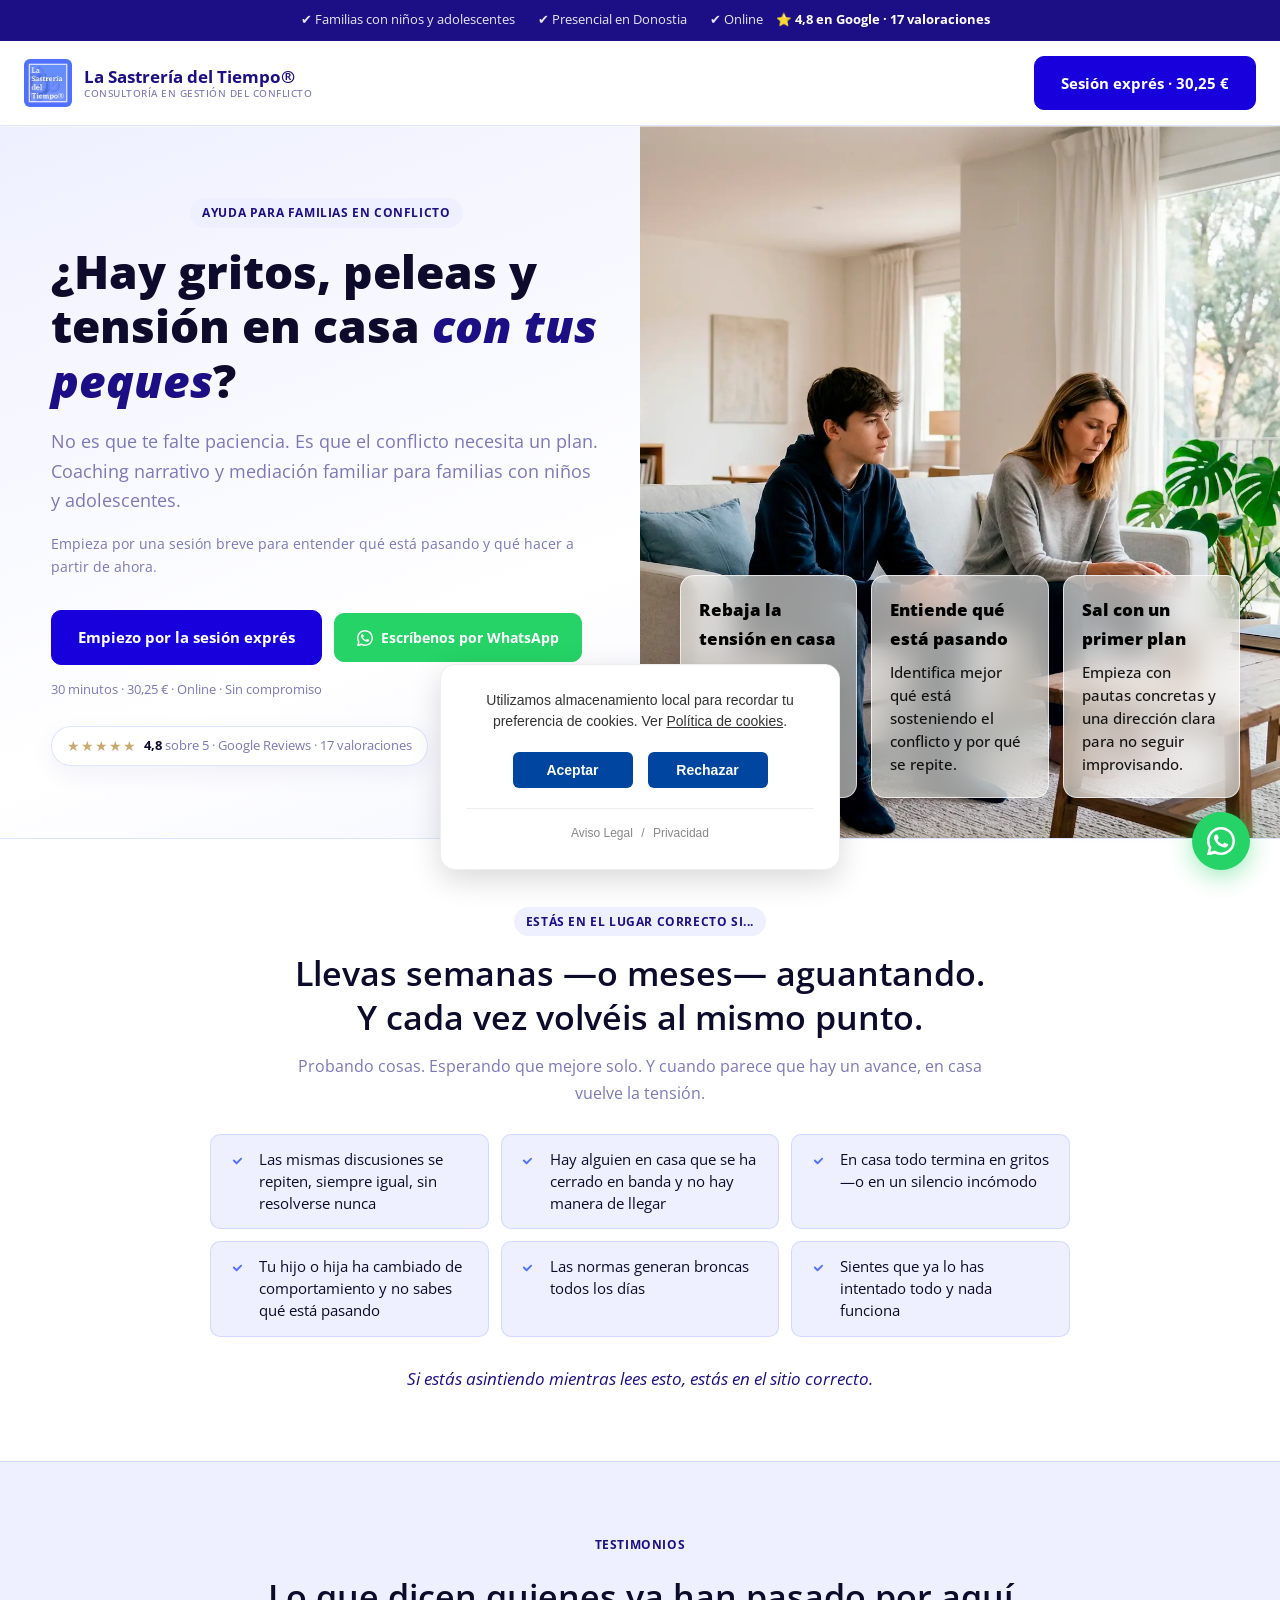
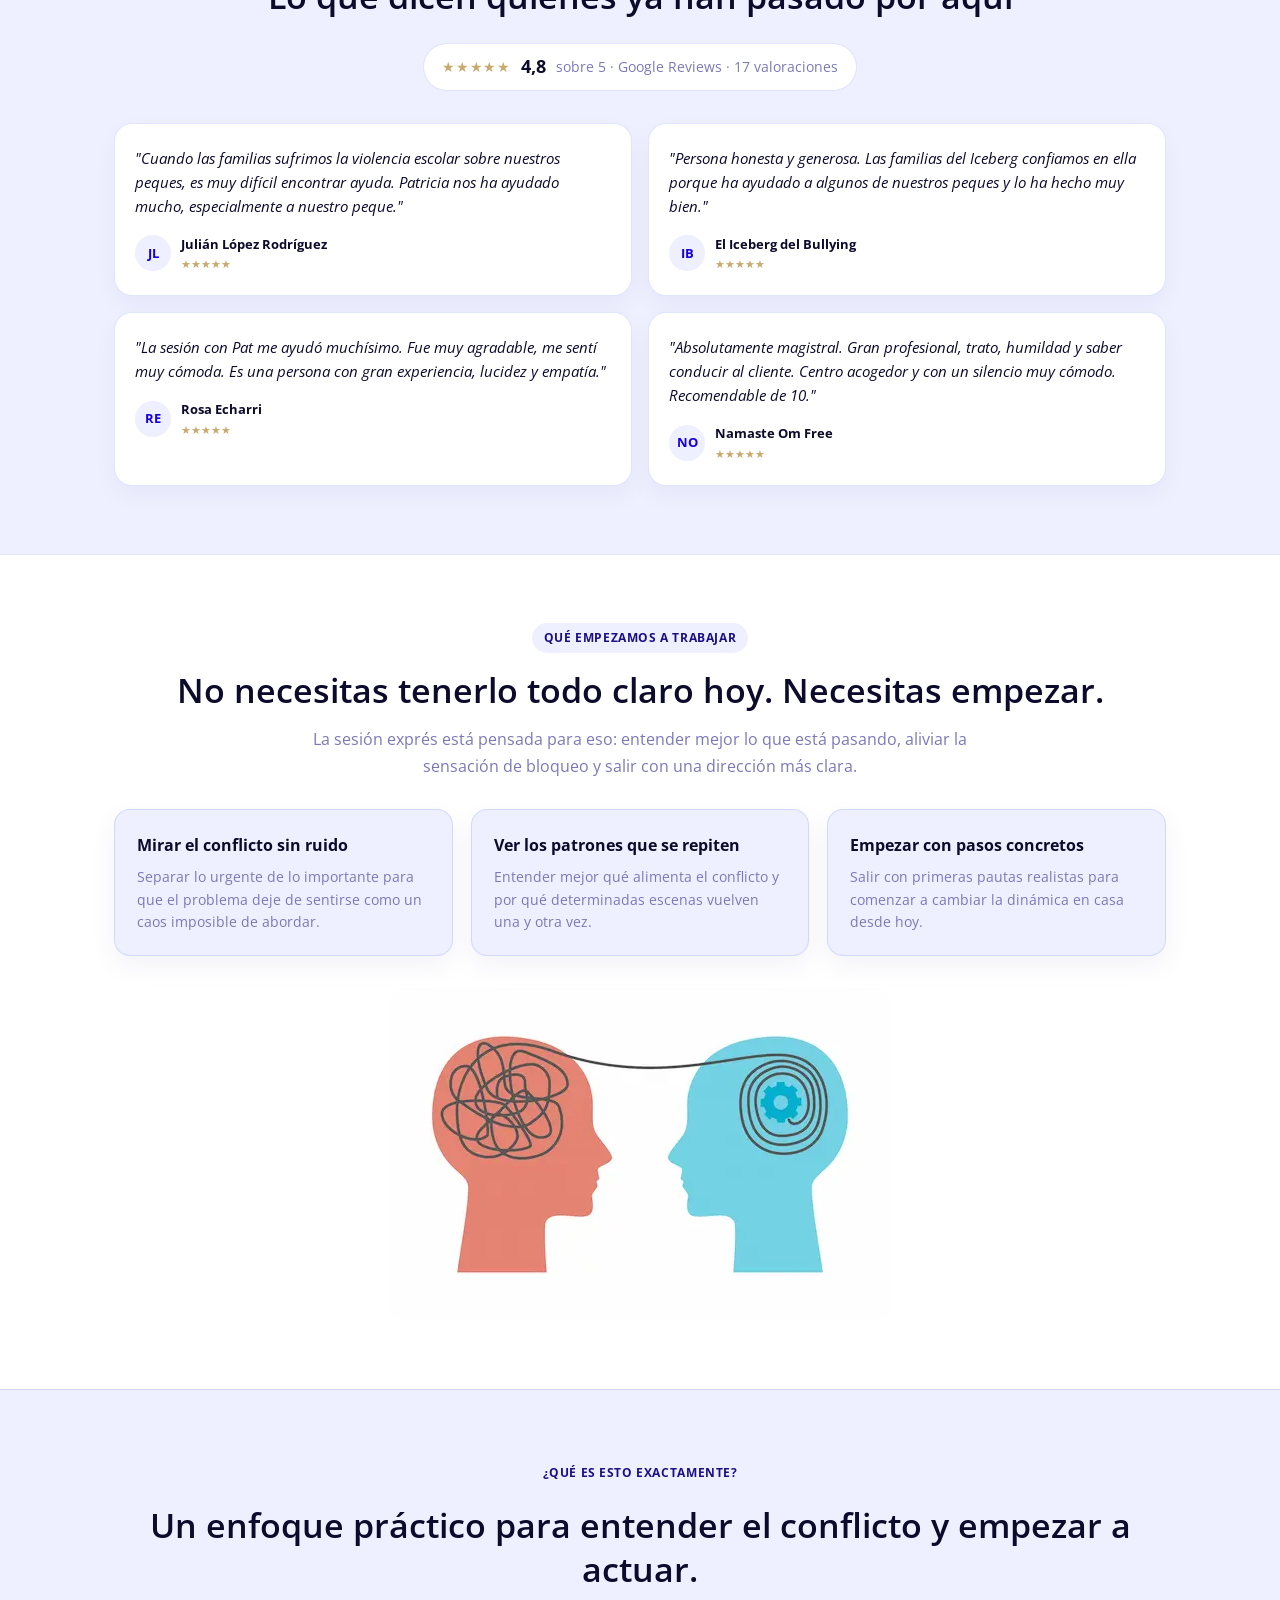
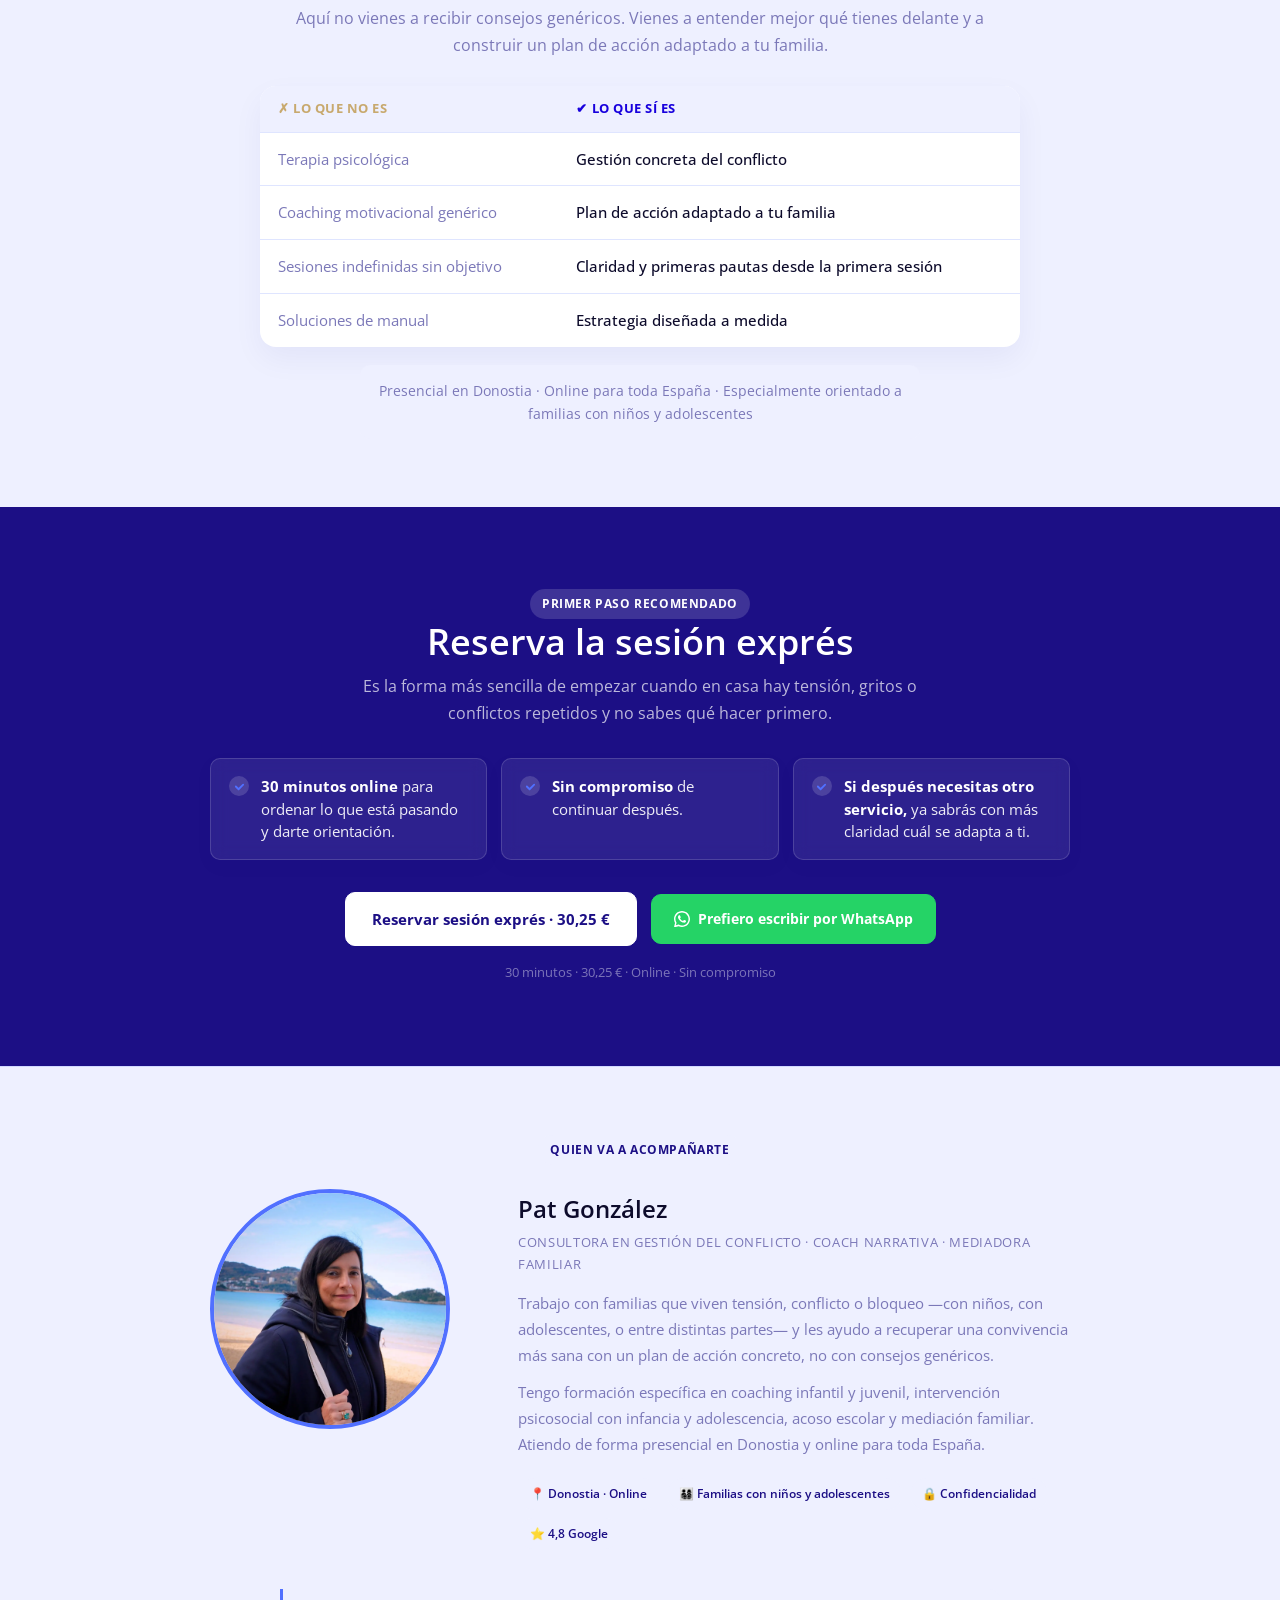
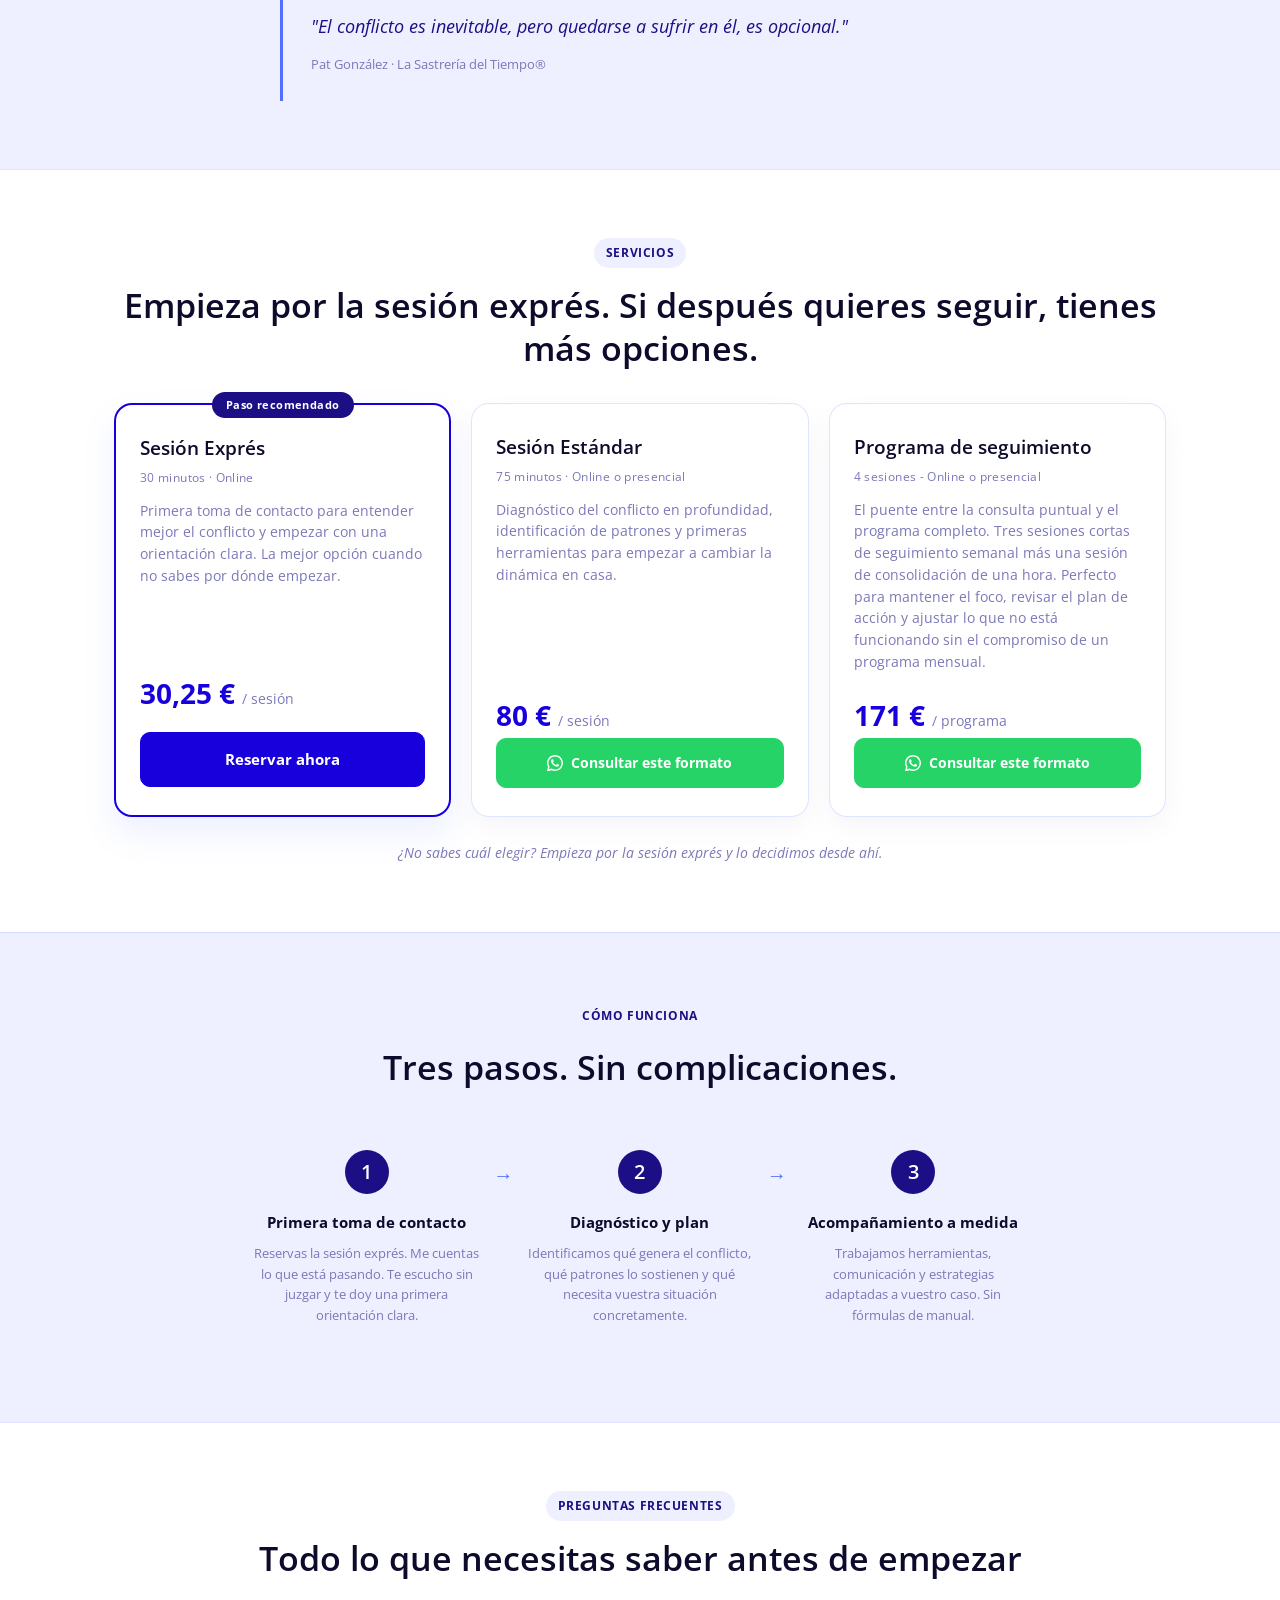
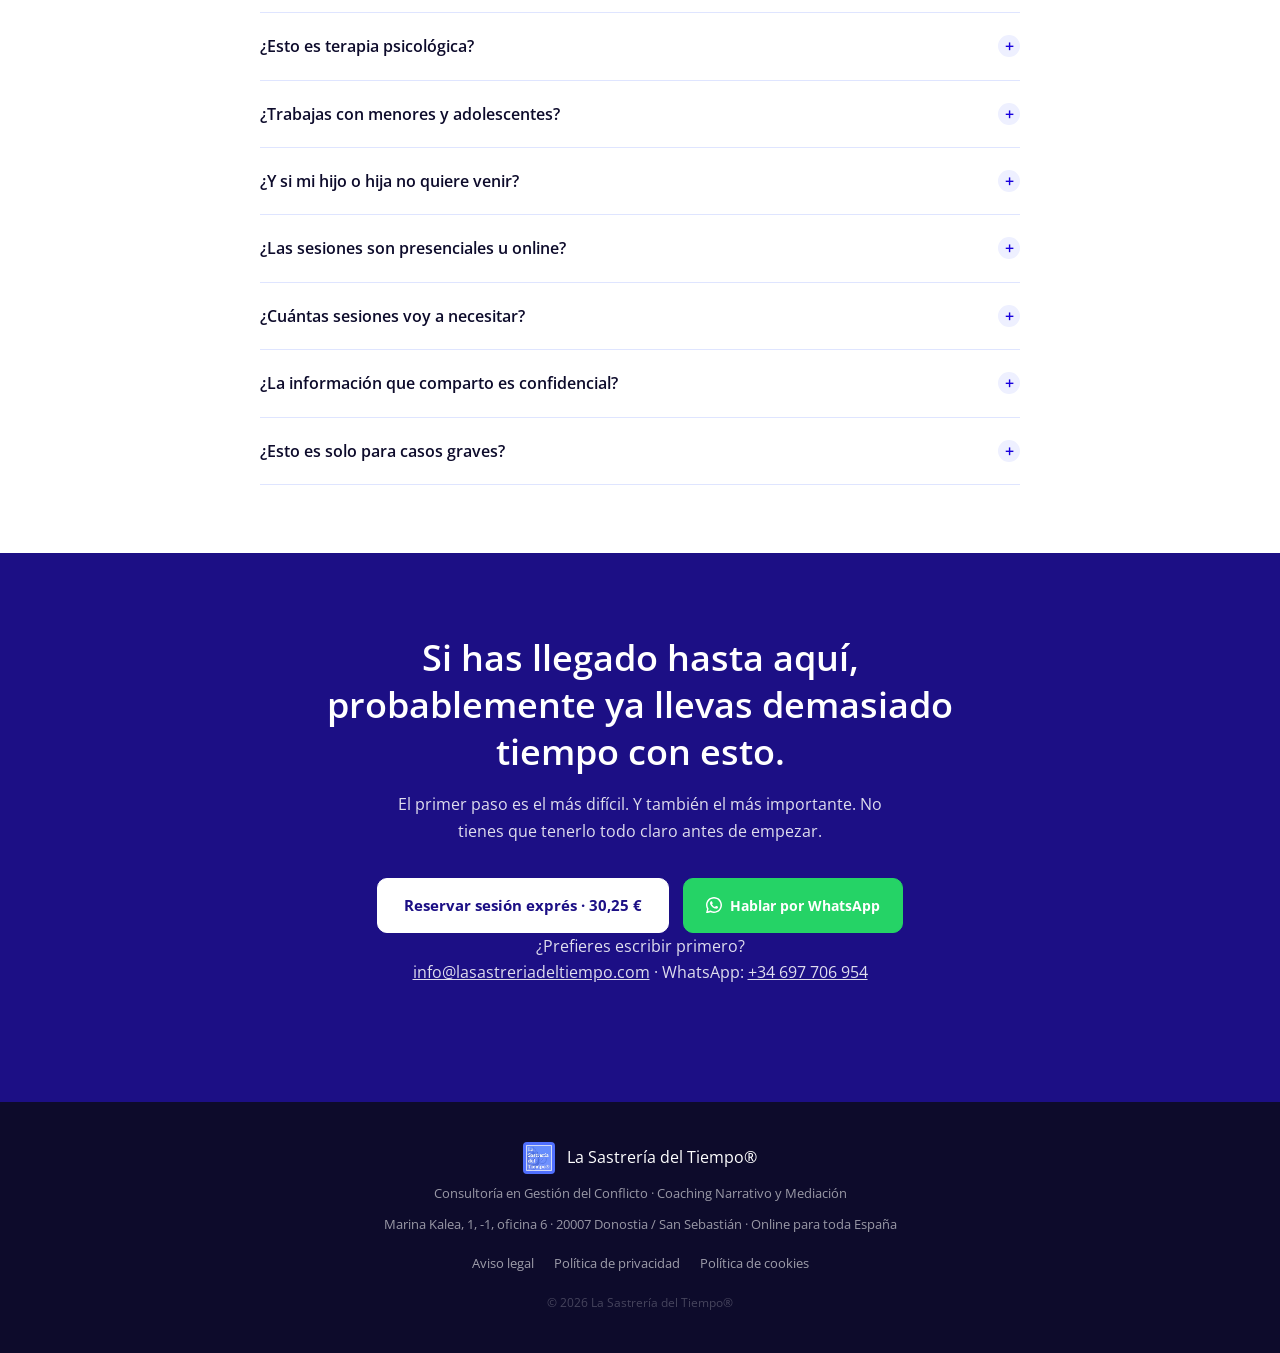
==== commit 392f6487: "feat: add legal compliance pages and centralize site styles" ====
--- a/index.html
+++ b/index.html
@@ -1,469 +1,663 @@
 <!DOCTYPE html>
 <html lang="es">
+
 <head>
-<meta charset="UTF-8">
-<meta name="viewport" content="width=device-width, initial-scale=1.0">
-<link rel="icon" type="image/png" href="img/favicon.png">
-<title>Ayuda para familias en conflicto con hijos · La Sastrería del Tiempo®</title>
-<meta name="description" content="Ayuda práctica para familias con niños y adolescentes que viven gritos, peleas y tensión en casa. Sesión exprés online para entender el conflicto y empezar a actuar.">
-<link rel="preconnect" href="https://fonts.googleapis.com">
-<link rel="preconnect" href="https://fonts.gstatic.com" crossorigin>
-<link href="https://fonts.googleapis.com/css2?family=Open+Sans:wght@300;400;500;600;700;800&display=swap" rel="stylesheet">
-<link rel="stylesheet" href="css/style.css">
+  <meta charset="UTF-8">
+  <meta name="viewport" content="width=device-width, initial-scale=1.0">
+  <link rel="icon" type="image/png" href="img/favicon.png">
+  <title>Ayuda para familias en conflicto con peques · La Sastrería del Tiempo®</title>
+  <meta name="description"
+    content="Ayuda práctica para familias con niños y adolescentes que viven gritos, peleas y tensión en casa. Sesión exprés online para entender el conflicto y empezar a actuar.">
+  <link rel="preconnect" href="https://fonts.googleapis.com">
+  <link rel="preconnect" href="https://fonts.gstatic.com" crossorigin>
+  <link href="https://fonts.googleapis.com/css2?family=Open+Sans:wght@300;400;500;600;700;800&display=swap"
+    rel="stylesheet">
+  <link rel="stylesheet" href="css/style.css">
 </head>
+
 <body>
 
-<!-- TOPBAR -->
-<div class="topbar">
-  <span>✔ Familias con niños y adolescentes</span>
-  <span>✔ Presencial en Donostia</span>
-  <span>✔ Online para toda España</span>
-  <strong>⭐ 4,8 en Google · 17 valoraciones</strong>
-</div>
-
-<!-- HEADER -->
-<header class="header">
-  <a href="#inicio" class="logo">
-    <img src="img/logo.webp" alt="La Sastrería del Tiempo®" class="logo-img">
-    <div class="logo-text">
-      La Sastrería del Tiempo®
-      <span>Coaching Narrativo · Mediación · Gestión del Conflicto</span>
-    </div>
-  </a>
-  <a href="#form-reserva" class="btn-primary">Sesión exprés · 30,25 €</a>
-</header>
-
-<!-- HERO -->
-<section class="hero" id="inicio">
-  <div class="hero-content">
-    <p class="badge">Ayuda para familias en conflicto</p>
-    <h1>¿Hay gritos, peleas y tensión en casa <em>con tus hijos</em>?</h1>
-    <p class="hero-sub">No es que te falte paciencia. Es que el conflicto necesita un plan. Coaching narrativo y mediación familiar para familias con niños y adolescentes.</p>
-    <p class="hero-mini">Empieza por una sesión breve para entender qué está pasando y qué hacer a partir de ahora.</p>
-
-    <div class="hero-cta">
-      <a href="#form-reserva" class="btn-primary">Empiezo por la sesión exprés</a>
-      <a href="https://wa.me/34697706954?text=Hola%2C%20quiero%20informaci%C3%B3n%20sobre%20la%20sesi%C3%B3n%20expr%C3%A9s" class="btn-wa" target="_blank" rel="noopener noreferrer" aria-label="Escribir por WhatsApp para pedir información sobre la sesión exprés">
-        <svg width="16" height="16" fill="#fff" viewBox="0 0 24 24" aria-hidden="true"><path d="M17.472 14.382c-.297-.149-1.758-.867-2.03-.967-.273-.099-.471-.148-.67.15-.197.297-.767.966-.94 1.164-.173.199-.347.223-.644.075-.297-.15-1.255-.463-2.39-1.475-.883-.788-1.48-1.761-1.653-2.059-.173-.297-.018-.458.13-.606.134-.133.298-.347.446-.52.149-.174.198-.298.298-.497.099-.198.05-.371-.025-.52-.075-.149-.669-1.612-.916-2.207-.242-.579-.487-.5-.669-.51-.173-.008-.371-.01-.57-.01-.198 0-.52.074-.792.372-.272.297-1.04 1.016-1.04 2.479 0 1.462 1.065 2.875 1.213 3.074.149.198 2.096 3.2 5.077 4.487.709.306 1.262.489 1.694.625.712.227 1.36.195 1.871.118.571-.085 1.758-.719 2.006-1.413.248-.694.248-1.289.173-1.413-.074-.124-.272-.198-.57-.347z"></path><path d="M12 0C5.373 0 0 5.373 0 12c0 2.127.558 4.122 1.532 5.856L.057 23.882a.5.5 0 0 0 .61.635l6.228-1.635A11.945 11.945 0 0 0 12 24c6.627 0 12-5.373 12-12S18.627 0 12 0zm0 21.818a9.808 9.808 0 0 1-5.028-1.384l-.36-.214-3.732.979.998-3.647-.234-.374A9.818 9.818 0 0 1 2.182 12C2.182 6.58 6.58 2.182 12 2.182S21.818 6.58 21.818 12 17.42 21.818 12 21.818z"></path></svg>
-        Escríbenos por WhatsApp
-      </a>
-    </div>
-
-    <p class="hero-cta-meta">30 minutos · 30,25 € · Online · Sin compromiso</p>
-
-    <div class="hero-stars">
-      <span class="estrellas">★★★★★</span>
-      <span><strong style="color:var(--texto)">4,8</strong> sobre 5 · Google Reviews · 17 valoraciones</span>
-    </div>
-
+  <!-- TOPBAR -->
+  <div class="topbar">
+    <span>✔ Familias con niños y adolescentes</span>
+    <span>✔ Presencial en Donostia</span>
+    <span>✔ Online</span>
+    <strong>⭐ 4,8 en Google · 17 valoraciones</strong>
   </div>
-  
-  <div class="hero-image">
-    <img src="img/gestion_conflictos.webp" alt="Gestión de conflictos en casa con niños y adolescentes">
-  </div>
-
-  <div class="hero-benefits">
-    <div class="hero-benefit">
-      <strong>Baja la tensión en casa</strong>
-      <span>Empieza a salir del bucle de discusiones, gritos o silencios que pesan igual.</span>
-    </div>
-    <div class="hero-benefit">
-      <strong>Entiende qué está pasando</strong>
-      <span>Identifica mejor qué está sosteniendo el conflicto y por qué se repite.</span>
-    </div>
-    <div class="hero-benefit">
-      <strong>Sal con un primer plan</strong>
-      <span>Empieza con pautas concretas y una dirección clara para no seguir improvisando.</span>
-    </div>
-  </div>
-</section>
-
-<!-- EMPATIA -->
-<section class="seccion seccion--borde-top">
-  <div class="container">
-    <p class="badge">Estás en el lugar correcto si...</p>
-    <h2 class="titulo-seccion mt-16">Llevas semanas —o meses— aguantando. Y cada vez volvéis al mismo punto.</h2>
-    <p class="intro-texto mt-8">Probando cosas. Esperando que mejore solo. Y cuando parece que hay un avance, en casa todo vuelve a tensarse.</p>
-
-    <ul class="checklist">
-      <li><span class="check-icon"><svg viewBox="0 0 12 12" fill="none"><path d="M2 6l3 3 5-5" stroke="#5170ff" stroke-width="2" stroke-linecap="round" stroke-linejoin="round"></path></svg></span>Las mismas discusiones se repiten, siempre igual, sin resolverse nunca</li>
-      <li><span class="check-icon"><svg viewBox="0 0 12 12" fill="none"><path d="M2 6l3 3 5-5" stroke="#5170ff" stroke-width="2" stroke-linecap="round" stroke-linejoin="round"></path></svg></span>Hay alguien en casa que ha cerrado la puerta y no hay manera de llegar</li>
-      <li><span class="check-icon"><svg viewBox="0 0 12 12" fill="none"><path d="M2 6l3 3 5-5" stroke="#5170ff" stroke-width="2" stroke-linecap="round" stroke-linejoin="round"></path></svg></span>En casa todo termina en gritos —o en un silencio que pesa igual</li>
-      <li><span class="check-icon"><svg viewBox="0 0 12 12" fill="none"><path d="M2 6l3 3 5-5" stroke="#5170ff" stroke-width="2" stroke-linecap="round" stroke-linejoin="round"></path></svg></span>Tu hijo o hija ha cambiado de comportamiento y no sabes qué está pasando</li>
-      <li><span class="check-icon"><svg viewBox="0 0 12 12" fill="none"><path d="M2 6l3 3 5-5" stroke="#5170ff" stroke-width="2" stroke-linecap="round" stroke-linejoin="round"></path></svg></span>Las normas generan bronca todos los días</li>
-      <li><span class="check-icon"><svg viewBox="0 0 12 12" fill="none"><path d="M2 6l3 3 5-5" stroke="#5170ff" stroke-width="2" stroke-linecap="round" stroke-linejoin="round"></path></svg></span>Sientes que ya lo has intentado todo y nada funciona</li>
-    </ul>
-
-    <p class="cierre-texto">Si estás asintiendo mientras lees esto, estás en el sitio correcto.</p>
-  </div>
-</section>
-
-<!-- TESTIMONIOS -->
-<section class="seccion seccion--gris seccion--borde-top">
-  <div class="container">
-    <p class="badge">Testimonios</p>
-    <h2 class="titulo-seccion mt-16">Lo que dicen quienes ya han pasado por aquí</h2>
-    <div class="rating-global mt-24">
-      <span class="estrellas">★★★★★</span>
-      <span class="rating-num">4,8</span>
-      <span class="texto-suave">sobre 5 · Google Reviews · 17 valoraciones</span>
-    </div>
-    <div class="testimonios-grid">
-      <div class="testimonio">
-        <p class="testimonio-texto">"Cuando las familias sufrimos la violencia escolar sobre nuestros hijos, es muy difícil encontrar ayuda. Patricia nos ha ayudado mucho, especialmente a nuestro hijo."</p>
-        <div class="testimonio-autor">
-          <div class="avatar">JL</div>
-          <div>
-            <p class="autor-nombre">Julián López Rodríguez</p>
-            <p class="autor-stars">★★★★★</p>
-          </div>
-        </div>
-      </div>
-      <div class="testimonio">
-        <p class="testimonio-texto">"Persona honesta y generosa. Las familias del Iceberg confiamos en ella porque ha ayudado a algunos de nuestros hijos y lo ha hecho muy bien."</p>
-        <div class="testimonio-autor">
-          <div class="avatar">IB</div>
-          <div>
-            <p class="autor-nombre">El Iceberg del Bullying</p>
-            <p class="autor-stars">★★★★★</p>
-          </div>
-        </div>
-      </div>
-      <div class="testimonio">
-        <p class="testimonio-texto">"La sesión con Pat me ayudó muchísimo. Fue muy agradable, me sentí muy cómoda. Es una persona con gran experiencia, lucidez y empatía."</p>
-        <div class="testimonio-autor">
-          <div class="avatar">RE</div>
-          <div>
-            <p class="autor-nombre">Rosa Echarri</p>
-            <p class="autor-stars">★★★★★</p>
-          </div>
-        </div>
-      </div>
-      <div class="testimonio">
-        <p class="testimonio-texto">"Absolutamente magistral. Gran profesional, trato, humildad y saber conducir al cliente. Centro acogedor y con un silencio muy cómodo. Recomendable de 10."</p>
-        <div class="testimonio-autor">
-          <div class="avatar">NO</div>
-          <div>
-            <p class="autor-nombre">Namaste Om Free</p>
-            <p class="autor-stars">★★★★★</p>
-          </div>
-        </div>
-      </div>
-    </div>
-  </div>
-</section>
-
-<!-- QUE EMPIEZA A CAMBIAR -->
-<section class="seccion seccion--borde-top">
-  <div class="container">
-    <p class="badge">Qué empezamos a trabajar</p>
-    <h2 class="titulo-seccion mt-16">No necesitas tenerlo todo claro hoy. Necesitas empezar con orden.</h2>
-    <p class="intro-texto">La sesión exprés está pensada para eso: entender mejor lo que está pasando, bajar la sensación de bloqueo y salir con una dirección más clara.</p>
-
-    <div class="plan-grid">
-      <article class="plan-card">
-        <h3>Mirar el conflicto sin ruido</h3>
-        <p>Separar lo urgente de lo importante para que el problema deje de sentirse como un caos imposible de abordar.</p>
-      </article>
-      <article class="plan-card">
-        <h3>Ver los patrones que se repiten</h3>
-        <p>Entender mejor qué alimenta el conflicto y por qué determinadas escenas vuelven una y otra vez.</p>
-      </article>
-      <article class="plan-card">
-        <h3>Empezar con pasos concretos</h3>
-        <p>Salir con primeras pautas realistas para comenzar a cambiar la dinámica en casa desde hoy.</p>
-      </article>
-    </div>
-
-    <img src="img/conflicto.webp"
-         alt="Gestión del conflicto familiar"
-         class="seccion-img mt-32">
-  </div>
-</section>
-
-<!-- DIFERENCIACION -->
-<section class="seccion seccion--gris seccion--borde-top">
-  <div class="container">
-    <p class="badge">¿Qué es esto exactamente?</p>
-    <h2 class="titulo-seccion mt-16">Un enfoque práctico para entender el conflicto y empezar a actuar.</h2>
-    <p class="intro-texto">Aquí no vienes a recibir consejos genéricos. Vienes a entender mejor qué tienes delante y a construir un plan de acción adaptado a tu familia.</p>
-
-    <table class="tabla-dif">
-      <thead>
-        <tr>
-          <th>✗ Lo que no es</th>
-          <th>✔ Lo que sí es</th>
-        </tr>
-      </thead>
-      <tbody>
-        <tr>
-          <td>Terapia psicológica</td>
-          <td>Gestión concreta del conflicto</td>
-        </tr>
-        <tr>
-          <td>Coaching motivacional genérico</td>
-          <td>Plan de acción adaptado a tu familia</td>
-        </tr>
-        <tr>
-          <td>Sesiones indefinidas sin objetivo</td>
-          <td>Claridad y primeras pautas desde la primera sesión</td>
-        </tr>
-        <tr>
-          <td>Soluciones de manual</td>
-          <td>Estrategia diseñada a medida</td>
-        </tr>
-      </tbody>
-    </table>
-
-    <div class="dif-apoyo">Presencial en Donostia · Online para toda España · Especialmente orientado a familias con niños y adolescentes</div>
-  </div>
-</section>
-
-<!-- CTA INTERMEDIO -->
-<section class="cta-intermedio cta-intermedio--dark" id="sesion">
-  <div class="container">
-    <p>¿No sabes por dónde empezar? Es lo normal cuando llevas tiempo en esto. La sesión exprés está pensada exactamente para darte ese primer orden.</p>
-    <a href="#form-reserva" class="btn-primary">Reservar sesión exprés · 30,25 €</a>
-    <p class="mt-12" style="font-size:13px; color:var(--texto-suave)">30 minutos · Online · Sin compromiso</p>
-  </div>
-</section>
-
-<!-- FORMULARIO PRINCIPAL -->
-<section class="seccion" id="form-reserva">
-  <div class="container--wide">
-    <div class="form-reserva-wrap">
-      <div class="reserva-copy">
-        <p class="badge">Primer paso recomendado</p>
-        <h2 class="titulo-seccion mt-16">Reserva la sesión exprés</h2>
-        <p class="intro-texto">Es la forma más sencilla de empezar cuando en casa hay tensión, gritos o conflictos repetidos y no sabes qué hacer primero.</p>
-
-        <ul>
-          <li><span>✔</span><span><strong>30 minutos online</strong> para ordenar lo que está pasando y darte una primera dirección.</span></li>
-          <li><span>✔</span><span><strong>Sin compromiso</strong> de continuar después.</span></li>
-          <li><span>✔</span><span><strong>Si después necesitas otro formato,</strong> ya sabrás con más claridad cuál encaja mejor.</span></li>
-        </ul>
-
-        <p class="reserva-alt">También puedes escribir directamente por <a href="https://wa.me/34697706954?text=Hola%2C%20quiero%20reservar%20la%20sesi%C3%B3n%20expr%C3%A9s" target="_blank" rel="noopener noreferrer" style="color: var(--azul); font-weight: 700;">WhatsApp</a> si prefieres un contacto más rápido.</p>
-      </div>
-
-      <div class="reserva-form">
-        <!-- Sustituir action por el endpoint real o integrar con el sistema de formularios / CRM -->
-        <form action="#" method="post">
-          <div class="form-grid">
-            <div class="campo">
-              <label for="nombre">Nombre</label>
-              <input type="text" id="nombre" name="nombre" placeholder="Tu nombre" required>
-            </div>
-            <div class="campo">
-              <label for="telefono">Teléfono</label>
-              <input type="tel" id="telefono" name="telefono" placeholder="Tu teléfono" required>
-            </div>
-            <div class="campo">
-              <label for="email">Email</label>
-              <input type="email" id="email" name="email" placeholder="Tu email" required>
-            </div>
-            <div class="campo">
-              <label for="modalidad">Modalidad</label>
-              <select id="modalidad" name="modalidad">
-                <option value="online">Online</option>
-                <option value="presencial">Presencial</option>
-                <option value="indiferente">Me da igual</option>
-              </select>
-            </div>
-            <div class="campo campo-full">
-              <label for="motivo">Cuéntanos brevemente qué está pasando</label>
-              <textarea id="motivo" name="motivo" placeholder="Por ejemplo: discusiones constantes, tensión con un hijo adolescente, problemas con límites, etc."></textarea>
-            </div>
-            <div class="campo campo-full">
-              <button type="submit" class="btn-form" style="width:100%;">Quiero reservar mi sesión exprés</button>
-              <p class="form-help">30 minutos · 30,25 € · Sin compromiso. Este formulario debe conectarse con el sistema de reserva o de captación que vayáis a utilizar.</p>
+
+  <!-- HEADER -->
+  <header class="header">
+    <a href="#inicio" class="logo">
+      <img src="img/logo.webp" alt="La Sastrería del Tiempo®" class="logo-img">
+      <div class="logo-text">
+        La Sastrería del Tiempo®
+        <span>Consultoría en gestión del conflicto</span>
+      </div>
+    </a>
+    <a href="https://buy.stripe.com/4gMbJ10s14mM1VbcBy1VK04" class="btn-primary" target="_blank"
+      rel="noopener noreferrer">Sesión exprés · 30,25 €</a>
+  </header>
+
+  <!-- HERO -->
+  <section class="hero" id="inicio">
+    <div class="hero-content">
+      <p class="badge">Ayuda para familias en conflicto</p>
+      <h1>¿Hay gritos, peleas y tensión en casa <em>con tus peques</em>?</h1>
+      <p class="hero-sub">No es que te falte paciencia. Es que el conflicto necesita un plan. Coaching narrativo y
+        mediación familiar para familias con niños y adolescentes.</p>
+      <p class="hero-mini">Empieza por una sesión breve para entender qué está pasando y qué hacer a partir de ahora.
+      </p>
+
+      <div class="hero-cta">
+        <a href="https://buy.stripe.com/4gMbJ10s14mM1VbcBy1VK04" class="btn-primary" target="_blank"
+          rel="noopener noreferrer">Empiezo por la sesión exprés</a>
+        <a href="https://wa.me/34697706954?text=Hola%2C%20quiero%20informaci%C3%B3n%20sobre%20la%20sesi%C3%B3n%20expr%C3%A9s"
+          class="btn-wa" target="_blank" rel="noopener noreferrer"
+          aria-label="Escribir por WhatsApp para pedir información sobre la sesión exprés">
+          <svg width="16" height="16" fill="#fff" viewBox="0 0 24 24" aria-hidden="true">
+            <path
+              d="M17.472 14.382c-.297-.149-1.758-.867-2.03-.967-.273-.099-.471-.148-.67.15-.197.297-.767.966-.94 1.164-.173.199-.347.223-.644.075-.297-.15-1.255-.463-2.39-1.475-.883-.788-1.48-1.761-1.653-2.059-.173-.297-.018-.458.13-.606.134-.133.298-.347.446-.52.149-.174.198-.298.298-.497.099-.198.05-.371-.025-.52-.075-.149-.669-1.612-.916-2.207-.242-.579-.487-.5-.669-.51-.173-.008-.371-.01-.57-.01-.198 0-.52.074-.792.372-.272.297-1.04 1.016-1.04 2.479 0 1.462 1.065 2.875 1.213 3.074.149.198 2.096 3.2 5.077 4.487.709.306 1.262.489 1.694.625.712.227 1.36.195 1.871.118.571-.085 1.758-.719 2.006-1.413.248-.694.248-1.289.173-1.413-.074-.124-.272-.198-.57-.347z">
+            </path>
+            <path
+              d="M12 0C5.373 0 0 5.373 0 12c0 2.127.558 4.122 1.532 5.856L.057 23.882a.5.5 0 0 0 .61.635l6.228-1.635A11.945 11.945 0 0 0 12 24c6.627 0 12-5.373 12-12S18.627 0 12 0zm0 21.818a9.808 9.808 0 0 1-5.028-1.384l-.36-.214-3.732.979.998-3.647-.234-.374A9.818 9.818 0 0 1 2.182 12C2.182 6.58 6.58 2.182 12 2.182S21.818 6.58 21.818 12 17.42 21.818 12 21.818z">
+            </path>
+          </svg>
+          Escríbenos por WhatsApp
+        </a>
+      </div>
+
+      <p class="hero-cta-meta">30 minutos · 30,25 € · Online · Sin compromiso</p>
+
+      <div class="hero-stars">
+        <span class="estrellas">★★★★★</span>
+        <span><strong style="color:var(--texto)">4,8</strong> sobre 5 · Google Reviews · 17 valoraciones</span>
+      </div>
+
+    </div>
+
+    <div class="hero-image">
+      <img src="img/gestion_conflictos.webp" alt="Gestión de conflictos en casa con niños y adolescentes">
+    </div>
+
+    <div class="hero-benefits">
+      <div class="hero-benefit">
+        <strong>Rebaja la tensión en casa</strong>
+        <span>Empieza a salir del bucle de discusiones, gritos o silencios.</span>
+      </div>
+      <div class="hero-benefit">
+        <strong>Entiende qué está pasando</strong>
+        <span>Identifica mejor qué está sosteniendo el conflicto y por qué se repite.</span>
+      </div>
+      <div class="hero-benefit">
+        <strong>Sal con un primer plan</strong>
+        <span>Empieza con pautas concretas y una dirección clara para no seguir improvisando.</span>
+      </div>
+    </div>
+  </section>
+
+  <!-- EMPATIA -->
+  <section class="seccion seccion--borde-top">
+    <div class="container">
+      <p class="badge">Estás en el lugar correcto si...</p>
+      <h2 class="titulo-seccion mt-16">Llevas semanas —o meses— aguantando.<br>Y cada vez volvéis al mismo punto.</h2>
+      <p class="intro-texto mt-8">Probando cosas. Esperando que mejore solo. Y cuando parece que hay un avance, en casa
+        vuelve la tensión.</p>
+
+      <ul class="checklist">
+        <li><span class="check-icon"><svg viewBox="0 0 12 12" fill="none">
+              <path d="M2 6l3 3 5-5" stroke="#5170ff" stroke-width="2" stroke-linecap="round" stroke-linejoin="round">
+              </path>
+            </svg></span>Las mismas discusiones se repiten, siempre igual, sin resolverse nunca</li>
+        <li><span class="check-icon"><svg viewBox="0 0 12 12" fill="none">
+              <path d="M2 6l3 3 5-5" stroke="#5170ff" stroke-width="2" stroke-linecap="round" stroke-linejoin="round">
+              </path>
+            </svg></span>Hay alguien en casa que se ha cerrado en banda y no hay manera de llegar</li>
+        <li><span class="check-icon"><svg viewBox="0 0 12 12" fill="none">
+              <path d="M2 6l3 3 5-5" stroke="#5170ff" stroke-width="2" stroke-linecap="round" stroke-linejoin="round">
+              </path>
+            </svg></span>En casa todo termina en gritos —o en un silencio incómodo</li>
+        <li><span class="check-icon"><svg viewBox="0 0 12 12" fill="none">
+              <path d="M2 6l3 3 5-5" stroke="#5170ff" stroke-width="2" stroke-linecap="round" stroke-linejoin="round">
+              </path>
+            </svg></span>Tu hijo o hija ha cambiado de comportamiento y no sabes qué está pasando</li>
+        <li><span class="check-icon"><svg viewBox="0 0 12 12" fill="none">
+              <path d="M2 6l3 3 5-5" stroke="#5170ff" stroke-width="2" stroke-linecap="round" stroke-linejoin="round">
+              </path>
+            </svg></span>Las normas generan broncas todos los días</li>
+        <li><span class="check-icon"><svg viewBox="0 0 12 12" fill="none">
+              <path d="M2 6l3 3 5-5" stroke="#5170ff" stroke-width="2" stroke-linecap="round" stroke-linejoin="round">
+              </path>
+            </svg></span>Sientes que ya lo has intentado todo y nada funciona</li>
+      </ul>
+
+      <p class="cierre-texto">Si estás asintiendo mientras lees esto, estás en el sitio correcto.</p>
+    </div>
+  </section>
+
+  <!-- TESTIMONIOS -->
+  <section class="seccion seccion--gris seccion--borde-top">
+    <div class="container">
+      <p class="badge">Testimonios</p>
+      <h2 class="titulo-seccion mt-16">Lo que dicen quienes ya han pasado por aquí</h2>
+      <div class="rating-global mt-24">
+        <span class="estrellas">★★★★★</span>
+        <span class="rating-num">4,8</span>
+        <span class="texto-suave">sobre 5 · Google Reviews · 17 valoraciones</span>
+      </div>
+      <div class="testimonios-grid">
+        <div class="testimonio">
+          <p class="testimonio-texto">"Cuando las familias sufrimos la violencia escolar sobre nuestros peques, es muy
+            difícil encontrar ayuda. Patricia nos ha ayudado mucho, especialmente a nuestro peque."</p>
+          <div class="testimonio-autor">
+            <div class="avatar">JL</div>
+            <div>
+              <p class="autor-nombre">Julián López Rodríguez</p>
+              <p class="autor-stars">★★★★★</p>
             </div>
           </div>
-        </form>
-      </div>
-    </div>
+        </div>
+        <div class="testimonio">
+          <p class="testimonio-texto">"Persona honesta y generosa. Las familias del Iceberg confiamos en ella porque ha
+            ayudado a algunos de nuestros peques y lo ha hecho muy bien."</p>
+          <div class="testimonio-autor">
+            <div class="avatar">IB</div>
+            <div>
+              <p class="autor-nombre">El Iceberg del Bullying</p>
+              <p class="autor-stars">★★★★★</p>
+            </div>
+          </div>
+        </div>
+        <div class="testimonio">
+          <p class="testimonio-texto">"La sesión con Pat me ayudó muchísimo. Fue muy agradable, me sentí muy cómoda. Es
+            una persona con gran experiencia, lucidez y empatía."</p>
+          <div class="testimonio-autor">
+            <div class="avatar">RE</div>
+            <div>
+              <p class="autor-nombre">Rosa Echarri</p>
+              <p class="autor-stars">★★★★★</p>
+            </div>
+          </div>
+        </div>
+        <div class="testimonio">
+          <p class="testimonio-texto">"Absolutamente magistral. Gran profesional, trato, humildad y saber conducir al
+            cliente. Centro acogedor y con un silencio muy cómodo. Recomendable de 10."</p>
+          <div class="testimonio-autor">
+            <div class="avatar">NO</div>
+            <div>
+              <p class="autor-nombre">Namaste Om Free</p>
+              <p class="autor-stars">★★★★★</p>
+            </div>
+          </div>
+        </div>
+      </div>
+    </div>
+  </section>
+
+  <!-- QUE EMPIEZA A CAMBIAR -->
+  <section class="seccion seccion--borde-top">
+    <div class="container">
+      <p class="badge">Qué empezamos a trabajar</p>
+      <h2 class="titulo-seccion mt-16">No necesitas tenerlo todo claro hoy. Necesitas empezar.</h2>
+      <p class="intro-texto">La sesión exprés está pensada para eso: entender mejor lo que está pasando, aliviar la
+        sensación de bloqueo y salir con una dirección más clara.</p>
+
+      <div class="plan-grid">
+        <article class="plan-card">
+          <h3>Mirar el conflicto sin ruido</h3>
+          <p>Separar lo urgente de lo importante para que el problema deje de sentirse como un caos imposible de
+            abordar.</p>
+        </article>
+        <article class="plan-card">
+          <h3>Ver los patrones que se repiten</h3>
+          <p>Entender mejor qué alimenta el conflicto y por qué determinadas escenas vuelven una y otra vez.</p>
+        </article>
+        <article class="plan-card">
+          <h3>Empezar con pasos concretos</h3>
+          <p>Salir con primeras pautas realistas para comenzar a cambiar la dinámica en casa desde hoy.</p>
+        </article>
+      </div>
+
+      <img src="img/conflicto.webp" alt="Gestión del conflicto familiar" class="seccion-img mt-32">
+    </div>
+  </section>
+
+  <!-- DIFERENCIACION -->
+  <section class="seccion seccion--gris seccion--borde-top">
+    <div class="container">
+      <p class="badge">¿Qué es esto exactamente?</p>
+      <h2 class="titulo-seccion mt-16">Un enfoque práctico para entender el conflicto y empezar a actuar.</h2>
+      <p class="intro-texto">Aquí no vienes a recibir consejos genéricos. Vienes a entender mejor qué tienes delante y a
+        construir un plan de acción adaptado a tu familia.</p>
+
+      <table class="tabla-dif">
+        <thead>
+          <tr>
+            <th>✗ Lo que no es</th>
+            <th>✔ Lo que sí es</th>
+          </tr>
+        </thead>
+        <tbody>
+          <tr>
+            <td>Terapia psicológica</td>
+            <td>Gestión concreta del conflicto</td>
+          </tr>
+          <tr>
+            <td>Coaching motivacional genérico</td>
+            <td>Plan de acción adaptado a tu familia</td>
+          </tr>
+          <tr>
+            <td>Sesiones indefinidas sin objetivo</td>
+            <td>Claridad y primeras pautas desde la primera sesión</td>
+          </tr>
+          <tr>
+            <td>Soluciones de manual</td>
+            <td>Estrategia diseñada a medida</td>
+          </tr>
+        </tbody>
+      </table>
+
+      <div class="dif-apoyo">Presencial en Donostia · Online para toda España · Especialmente orientado a familias con
+        niños y adolescentes</div>
+    </div>
+  </section>
+
+  <!-- RESERVA SESIÓN EXPRÉS -->
+  <section class="cta-reserva" id="form-reserva">
+    <div class="container">
+      <p class="badge-dark">Primer paso recomendado</p>
+      <h2 class="mt-16">Reserva la sesión exprés</h2>
+      <p class="cta-reserva-sub mt-8">Es la forma más sencilla de empezar cuando en casa hay tensión, gritos o
+        conflictos repetidos y no sabes qué hacer primero.</p>
+
+      <ul class="reserva-beneficios mt-32">
+        <li><span class="check-icon"><svg viewBox="0 0 12 12" fill="none">
+              <path d="M2 6l3 3 5-5" stroke="#5170ff" stroke-width="2" stroke-linecap="round" stroke-linejoin="round">
+              </path>
+            </svg></span><span><strong>30 minutos online</strong> para ordenar lo que está pasando y darte
+            orientación.</span></li>
+        <li><span class="check-icon"><svg viewBox="0 0 12 12" fill="none">
+              <path d="M2 6l3 3 5-5" stroke="#5170ff" stroke-width="2" stroke-linecap="round" stroke-linejoin="round">
+              </path>
+            </svg></span><span><strong>Sin compromiso</strong> de continuar después.</span></li>
+        <li><span class="check-icon"><svg viewBox="0 0 12 12" fill="none">
+              <path d="M2 6l3 3 5-5" stroke="#5170ff" stroke-width="2" stroke-linecap="round" stroke-linejoin="round">
+              </path>
+            </svg></span><span><strong>Si después necesitas otro servicio,</strong> ya sabrás con más claridad cuál se
+            adapta a ti.</span></li>
+      </ul>
+
+      <div class="reserva-cta mt-32">
+        <a href="https://buy.stripe.com/4gMbJ10s14mM1VbcBy1VK04" class="btn-final" target="_blank"
+          rel="noopener noreferrer">Reservar sesión exprés · 30,25 €</a>
+        <a href="https://wa.me/34697706954?text=Hola%2C%20quiero%20reservar%20la%20sesi%C3%B3n%20expr%C3%A9s"
+          class="btn-wa" target="_blank" rel="noopener noreferrer">
+          <svg width="16" height="16" fill="#fff" viewBox="0 0 24 24" aria-hidden="true">
+            <path
+              d="M17.472 14.382c-.297-.149-1.758-.867-2.03-.967-.273-.099-.471-.148-.67.15-.197.297-.767.966-.94 1.164-.173.199-.347.223-.644.075-.297-.15-1.255-.463-2.39-1.475-.883-.788-1.48-1.761-1.653-2.059-.173-.297-.018-.458.13-.606.134-.133.298-.347.446-.52.149-.174.198-.298.298-.497.099-.198.05-.371-.025-.52-.075-.149-.669-1.612-.916-2.207-.242-.579-.487-.5-.669-.51-.173-.008-.371-.01-.57-.01-.198 0-.52.074-.792.372-.272.297-1.04 1.016-1.04 2.479 0 1.462 1.065 2.875 1.213 3.074.149.198 2.096 3.2 5.077 4.487.709.306 1.262.489 1.694.625.712.227 1.36.195 1.871.118.571-.085 1.758-.719 2.006-1.413.248-.694.248-1.289.173-1.413-.074-.124-.272-.198-.57-.347z" />
+            <path
+              d="M12 0C5.373 0 0 5.373 0 12c0 2.127.558 4.122 1.532 5.856L.057 23.882a.5.5 0 0 0 .61.635l6.228-1.635A11.945 11.945 0 0 0 12 24c6.627 0 12-5.373 12-12S18.627 0 12 0zm0 21.818a9.808 9.808 0 0 1-5.028-1.384l-.36-.214-3.732.979.998-3.647-.234-.374A9.818 9.818 0 0 1 2.182 12C2.182 6.58 6.58 2.182 12 2.182S21.818 6.58 21.818 12 17.42 21.818 12 21.818z" />
+          </svg>
+          Prefiero escribir por WhatsApp
+        </a>
+      </div>
+      <p class="cta-reserva-meta mt-16">30 minutos · 30,25 € · Online · Sin compromiso</p>
+    </div>
+  </section>
+
+  <!-- QUIEN SOY -->
+  <section class="seccion seccion--gris seccion--borde-top">
+    <div class="container">
+      <p class="badge">Quien va a acompañarte</p>
+      <div class="quien-grid mt-24">
+        <div>
+          <img src="img/patricia.webp" alt="Pat González" class="quien-foto">
+        </div>
+        <div>
+          <h2 class="quien-nombre">Pat González</h2>
+          <p class="quien-cargo">Consultora en Gestión del Conflicto · Coach Narrativa · Mediadora Familiar</p>
+          <p class="quien-texto">Trabajo con familias que viven tensión, conflicto o bloqueo —con niños, con
+            adolescentes, o entre distintas partes— y les ayudo a recuperar una convivencia más sana con un plan de
+            acción concreto, no con consejos genéricos.</p>
+          <p class="quien-texto mt-12">Tengo formación específica en coaching infantil y juvenil, intervención
+            psicosocial con infancia y adolescencia, acoso escolar y mediación familiar. Atiendo de forma presencial en
+            Donostia y online para toda España.</p>
+          <div class="quien-chips">
+            <span class="chip">📍 Donostia · Online</span>
+            <span class="chip">👨‍👩‍👧‍👦 Familias con niños y adolescentes</span>
+            <span class="chip">🔒 Confidencialidad</span>
+            <span class="chip">⭐ 4,8 Google</span>
+          </div>
+        </div>
+      </div>
+      <div class="cita-pat">
+        <blockquote>"El conflicto es inevitable, pero quedarse a sufrir en él, es opcional."</blockquote>
+        <cite>Pat González · La Sastrería del Tiempo®</cite>
+      </div>
+    </div>
+  </section>
+
+  <!-- SERVICIOS -->
+  <section class="seccion seccion--borde-top">
+    <div class="container">
+      <p class="badge">Servicios</p>
+      <h2 class="titulo-seccion mt-16">Empieza por la sesión exprés. Si después quieres seguir, tienes más opciones.
+      </h2>
+
+
+      <div class="cards-servicios mt-32">
+        <div class="card-servicio card-servicio--destacada">
+          <div class="card-badge">Paso recomendado</div>
+          <h3>Sesión Exprés</h3>
+          <p class="card-duracion">30 minutos · Online</p>
+          <p class="card-desc">Primera toma de contacto para entender mejor el conflicto y empezar con una orientación
+            clara. La mejor opción cuando no sabes por dónde empezar.</p>
+          <p class="card-precio">30,25 € <span>/ sesión</span></p>
+          <a href="https://buy.stripe.com/4gMbJ10s14mM1VbcBy1VK04" class="btn-primary" target="_blank"
+            rel="noopener noreferrer">Reservar ahora</a>
+        </div>
+
+        <div class="card-servicio">
+          <h3>Sesión Estándar</h3>
+          <p class="card-duracion">75 minutos · Online o presencial</p>
+          <p class="card-desc">Diagnóstico del conflicto en profundidad, identificación de patrones y primeras
+            herramientas para empezar a cambiar la dinámica en casa.</p>
+          <p class="card-precio">80 € <span>/ sesión</span></p>
+          <a href="https://wa.me/34697706954?text=Hola%2C%20quiero%20informaci%C3%B3n%20sobre%20la%20sesi%C3%B3n%20est%C3%A1ndar"
+            class="btn-wa" target="_blank" rel="noopener noreferrer">
+            <svg width="16" height="16" fill="#fff" viewBox="0 0 24 24" aria-hidden="true">
+              <path
+                d="M17.472 14.382c-.297-.149-1.758-.867-2.03-.967-.273-.099-.471-.148-.67.15-.197.297-.767.966-.94 1.164-.173.199-.347.223-.644.075-.297-.15-1.255-.463-2.39-1.475-.883-.788-1.48-1.761-1.653-2.059-.173-.297-.018-.458.13-.606.134-.133.298-.347.446-.52.149-.174.198-.298.298-.497.099-.198.05-.371-.025-.52-.075-.149-.669-1.612-.916-2.207-.242-.579-.487-.5-.669-.51-.173-.008-.371-.01-.57-.01-.198 0-.52.074-.792.372-.272.297-1.04 1.016-1.04 2.479 0 1.462 1.065 2.875 1.213 3.074.149.198 2.096 3.2 5.077 4.487.709.306 1.262.489 1.694.625.712.227 1.36.195 1.871.118.571-.085 1.758-.719 2.006-1.413.248-.694.248-1.289.173-1.413-.074-.124-.272-.198-.57-.347z">
+              </path>
+              <path
+                d="M12 0C5.373 0 0 5.373 0 12c0 2.127.558 4.122 1.532 5.856L.057 23.882a.5.5 0 0 0 .61.635l6.228-1.635A11.945 11.945 0 0 0 12 24c6.627 0 12-5.373 12-12S18.627 0 12 0zm0 21.818a9.808 9.808 0 0 1-5.028-1.384l-.36-.214-3.732.979.998-3.647-.234-.374A9.818 9.818 0 0 1 2.182 12C2.182 6.58 6.58 2.182 12 2.182S21.818 6.58 21.818 12 17.42 21.818 12 21.818z">
+              </path>
+            </svg>
+            Consultar este formato
+          </a>
+        </div>
+
+        <div class="card-servicio">
+          <h3>Programa de seguimiento</h3>
+          <p class="card-duracion">4 sesiones - Online o presencial</p>
+          <p class="card-desc">El puente entre la consulta puntual y el programa completo. Tres sesiones cortas de
+            seguimiento semanal más una sesión de consolidación de una hora. Perfecto para mantener el foco, revisar el
+            plan de acción y ajustar lo que no está funcionando sin el compromiso de un programa mensual.</p>
+          <p class="card-precio">171 € <span>/ programa</span></p>
+          <a href="https://wa.me/34697706954?text=Hola%2C%20quiero%20informaci%C3%B3n%20sobre%20el%20programa%20de%20coaching%20narrativo"
+            class="btn-wa" target="_blank" rel="noopener noreferrer">
+            <svg width="16" height="16" fill="#fff" viewBox="0 0 24 24" aria-hidden="true">
+              <path
+                d="M17.472 14.382c-.297-.149-1.758-.867-2.03-.967-.273-.099-.471-.148-.67.15-.197.297-.767.966-.94 1.164-.173.199-.347.223-.644.075-.297-.15-1.255-.463-2.39-1.475-.883-.788-1.48-1.761-1.653-2.059-.173-.297-.018-.458.13-.606.134-.133.298-.347.446-.52.149-.174.198-.298.298-.497.099-.198.05-.371-.025-.52-.075-.149-.669-1.612-.916-2.207-.242-.579-.487-.5-.669-.51-.173-.008-.371-.01-.57-.01-.198 0-.52.074-.792.372-.272.297-1.04 1.016-1.04 2.479 0 1.462 1.065 2.875 1.213 3.074.149.198 2.096 3.2 5.077 4.487.709.306 1.262.489 1.694.625.712.227 1.36.195 1.871.118.571-.085 1.758-.719 2.006-1.413.248-.694.248-1.289.173-1.413-.074-.124-.272-.198-.57-.347z">
+              </path>
+              <path
+                d="M12 0C5.373 0 0 5.373 0 12c0 2.127.558 4.122 1.532 5.856L.057 23.882a.5.5 0 0 0 .61.635l6.228-1.635A11.945 11.945 0 0 0 12 24c6.627 0 12-5.373 12-12S18.627 0 12 0zm0 21.818a9.808 9.808 0 0 1-5.028-1.384l-.36-.214-3.732.979.998-3.647-.234-.374A9.818 9.818 0 0 1 2.182 12C2.182 6.58 6.58 2.182 12 2.182S21.818 6.58 21.818 12 17.42 21.818 12 21.818z">
+              </path>
+            </svg>
+            Consultar este formato
+          </a>
+        </div>
+      </div>
+
+      <p class="servicios-apoyo">¿No sabes cuál elegir? Empieza por la sesión exprés y lo decidimos desde ahí.
+      </p>
+    </div>
+  </section>
+
+  <!-- PROCESO -->
+  <section class="seccion seccion--gris seccion--borde-top">
+    <div class="container">
+      <p class="badge">Cómo funciona</p>
+      <h2 class="titulo-seccion mt-16">Tres pasos. Sin complicaciones.</h2>
+      <div class="pasos mt-32">
+        <div class="paso">
+          <div class="paso-num">1</div>
+          <h3>Primera toma de contacto</h3>
+          <p>Reservas la sesión exprés. Me cuentas lo que está pasando. Te escucho sin juzgar y te doy una primera
+            orientación clara.</p>
+        </div>
+        <div class="paso">
+          <div class="paso-num">2</div>
+          <h3>Diagnóstico y plan</h3>
+          <p>Identificamos qué genera el conflicto, qué patrones lo sostienen y qué necesita vuestra situación
+            concretamente.</p>
+        </div>
+        <div class="paso">
+          <div class="paso-num">3</div>
+          <h3>Acompañamiento a medida</h3>
+          <p>Trabajamos herramientas, comunicación y estrategias adaptadas a vuestro caso. Sin fórmulas de manual.</p>
+        </div>
+      </div>
+    </div>
+  </section>
+
+  <!-- FAQ -->
+  <section class="seccion seccion--borde-top">
+    <div class="container">
+      <p class="badge">Preguntas frecuentes</p>
+      <h2 class="titulo-seccion mt-16">Todo lo que necesitas saber antes de empezar</h2>
+      <div class="faq-lista mt-32">
+        <details class="faq-item">
+          <summary class="faq-pregunta">¿Esto es terapia psicológica?<span class="faq-icon"></span></summary>
+          <p class="faq-respuesta">No. La Sastrería del Tiempo® es una consultoría en gestión del conflicto. No soy
+            psicóloga. Mi trabajo consiste en ayudarte a entender mejor el conflicto que tienes delante y darte un plan
+            de acción concreto con técnicas de inteligencia emocional aplicada.</p>
+        </details>
+        <details class="faq-item">
+          <summary class="faq-pregunta">¿Trabajas con menores y adolescentes?<span class="faq-icon"></span></summary>
+          <p class="faq-respuesta">Sí. Tengo formación específica en coaching infantil y juvenil, intervención
+            psicosocial con infancia y adolescencia y acoso escolar. Puedo trabajar directamente con el menor, con la
+            familia o con ambos.</p>
+        </details>
+        <details class="faq-item">
+          <summary class="faq-pregunta">¿Y si mi hijo o hija no quiere venir?<span class="faq-icon"></span></summary>
+          <p class="faq-respuesta">Es más habitual de lo que parece. En muchos casos se empieza trabajando con los
+            padres, y eso solo ya cambia la dinámica en casa. No hace falta que venga toda la familia para empezar.</p>
+        </details>
+        <details class="faq-item">
+          <summary class="faq-pregunta">¿Las sesiones son presenciales u online?<span class="faq-icon"></span></summary>
+          <p class="faq-respuesta">Ambas. Las sesiones presenciales se realizan en Marina Kalea 1, -1, oficina 6,
+            Donostia. Las online son por videollamada y puedes combinar ambas modalidades.</p>
+        </details>
+        <details class="faq-item">
+          <summary class="faq-pregunta">¿Cuántas sesiones voy a necesitar?<span class="faq-icon"></span></summary>
+          <p class="faq-respuesta">Depende del conflicto y de cada familia. Si no tienes claro qué necesitas, empieza
+            por la sesión exprés de 30 minutos y lo vemos desde ahí. Es el primer paso más fácil y sin
+            compromiso.</p>
+        </details>
+        <details class="faq-item">
+          <summary class="faq-pregunta">¿La información que comparto es confidencial?<span class="faq-icon"></span>
+          </summary>
+          <p class="faq-respuesta">Absolutamente. Todo lo que se habla en sesión es estrictamente confidencial, conforme
+            al código deontológico de la mediación y el coaching. Puedes compartir tu situación con total tranquilidad.
+          </p>
+        </details>
+        <details class="faq-item">
+          <summary class="faq-pregunta">¿Esto es solo para casos graves?<span class="faq-icon"></span></summary>
+          <p class="faq-respuesta">No. Cuanto antes se interviene, más fácil suele ser el proceso. No hace falta haber
+            llegado a un punto límite para pedir ayuda. Si la convivencia os está costando, ya tiene sentido buscar
+            orientación.</p>
+        </details>
+      </div>
+    </div>
+  </section>
+
+  <!-- CTA FINAL -->
+  <section class="cta-final" id="contacto">
+    <div class="container">
+      <h2>Si has llegado hasta aquí, probablemente ya llevas demasiado tiempo con esto.</h2>
+      <p>El primer paso es el más difícil. Y también el más importante. No tienes que tenerlo todo claro antes de
+        empezar.</p>
+      <div class="cta-final-btns">
+        <a href="https://buy.stripe.com/4gMbJ10s14mM1VbcBy1VK04" class="btn-final" target="_blank"
+          rel="noopener noreferrer">Reservar sesión exprés · 30,25 €</a>
+        <a href="https://wa.me/34697706954?text=Hola%2C%20quiero%20hablar%20sobre%20mi%20situaci%C3%B3n%20familiar"
+          class="btn-wa" target="_blank" rel="noopener noreferrer">
+          <svg width="16" height="16" fill="#fff" viewBox="0 0 24 24" aria-hidden="true">
+            <path
+              d="M17.472 14.382c-.297-.149-1.758-.867-2.03-.967-.273-.099-.471-.148-.67.15-.197.297-.767.966-.94 1.164-.173.199-.347.223-.644.075-.297-.15-1.255-.463-2.39-1.475-.883-.788-1.48-1.761-1.653-2.059-.173-.297-.018-.458.13-.606.134-.133.298-.347.446-.52.149-.174.198-.298.298-.497.099-.198.05-.371-.025-.52-.075-.149-.669-1.612-.916-2.207-.242-.579-.487-.5-.669-.51-.173-.008-.371-.01-.57-.01-.198 0-.52.074-.792.372-.272.297-1.04 1.016-1.04 2.479 0 1.462 1.065 2.875 1.213 3.074.149.198 2.096 3.2 5.077 4.487.709.306 1.262.489 1.694.625.712.227 1.36.195 1.871.118.571-.085 1.758-.719 2.006-1.413.248-.694.248-1.289.173-1.413-.074-.124-.272-.198-.57-.347z">
+            </path>
+            <path
+              d="M12 0C5.373 0 0 5.373 0 12c0 2.127.558 4.122 1.532 5.856L.057 23.882a.5.5 0 0 0 .61.635l6.228-1.635A11.945 11.945 0 0 0 12 24c6.627 0 12-5.373 12-12S18.627 0 12 0zm0 21.818a9.808 9.808 0 0 1-5.028-1.384l-.36-.214-3.732.979.998-3.647-.234-.374A9.818 9.818 0 0 1 2.182 12C2.182 6.58 6.58 2.182 12 2.182S21.818 6.58 21.818 12 17.42 21.818 12 21.818z">
+            </path>
+          </svg>
+          Hablar por WhatsApp
+        </a>
+      </div>
+      <p class="cta-contacto">¿Prefieres escribir primero?<br><a
+          href="mailto:info@lasastreriadeltiempo.com">info@lasastreriadeltiempo.com</a> · WhatsApp: <a
+          href="https://wa.me/34697706954" target="_blank" rel="noopener noreferrer">+34 697 706 954</a></p>
+    </div>
+  </section>
+
+  <!-- FOOTER -->
+  <footer class="footer">
+    <p class="footer-logo">
+      <img src="img/logo.webp" alt="" class="footer-logo-img">
+      La Sastrería del Tiempo®
+    </p>
+    <p>Consultoría en Gestión del Conflicto · Coaching Narrativo y Mediación</p>
+    <p class="mt-8">Marina Kalea, 1, -1, oficina 6 · 20007 Donostia / San Sebastián · Online para toda España</p>
+    <div class="footer-links">
+      <a href="aviso-legal.html">Aviso legal</a>
+      <a href="politica-privacidad.html">Política de privacidad</a>
+      <a href="cookies.html">Política de cookies</a>
+    </div>
+    <p class="mt-16" style="font-size:12px; opacity:0.4;">© 2026 La Sastrería del Tiempo®</p>
+  </footer>
+
+  <!-- CTA móvil -->
+  <div class="mobile-cta" aria-label="Acciones rápidas">
+    <a href="https://buy.stripe.com/4gMbJ10s14mM1VbcBy1VK04" class="btn-primary" target="_blank"
+      rel="noopener noreferrer">Reservar sesión</a>
+    <a href="https://wa.me/34697706954?text=Hola%2C%20quiero%20informaci%C3%B3n" class="btn-wa" target="_blank"
+      rel="noopener noreferrer">WhatsApp</a>
   </div>
-</section>
-
-<!-- QUIEN SOY -->
-<section class="seccion seccion--gris seccion--borde-top">
-  <div class="container">
-    <p class="badge">Quien va a acompañarte</p>
-    <div class="quien-grid mt-24">
-      <div>
-        <img src="img/patricia.webp" alt="Pat González" class="quien-foto">
-      </div>
-      <div>
-        <h2 class="quien-nombre">Pat González</h2>
-        <p class="quien-cargo">Consultora en Gestión del Conflicto · Coach Narrativa · Mediadora Familiar</p>
-        <p class="quien-texto">Trabajo con familias que viven tensión, conflicto o bloqueo —con niños, con adolescentes, o entre distintas partes— y les ayudo a recuperar una convivencia más sana con un plan de acción concreto, no con consejos genéricos.</p>
-        <p class="quien-texto mt-12">Tengo formación específica en coaching infantil y juvenil, intervención psicosocial con infancia y adolescencia, acoso escolar y mediación familiar. Atiendo de forma presencial en Donostia y online para toda España.</p>
-        <div class="quien-chips">
-          <span class="chip">📍 Donostia · Online</span>
-          <span class="chip">👨‍👩‍👧‍👦 Familias con niños y adolescentes</span>
-          <span class="chip">🔒 Confidencialidad</span>
-          <span class="chip">⭐ 4,8 Google</span>
-        </div>
-      </div>
-    </div>
-    <div class="cita-pat">
-      <blockquote>"El conflicto es inevitable, pero quedarse a sufrir en él, es opcional."</blockquote>
-      <cite>Pat González · La Sastrería del Tiempo®</cite>
+
+  <!-- BOTÓN FLOTANTE WHATSAPP -->
+  <a href="https://wa.me/34697706954?text=Hola%2C%20quiero%20informaci%C3%B3n%20sobre%20la%20sesi%C3%B3n%20expr%C3%A9s"
+    class="wa-float" target="_blank" rel="noopener noreferrer" aria-label="Escribir por WhatsApp">
+    <svg width="28" height="28" viewBox="0 0 24 24" fill="#fff" aria-hidden="true">
+      <path
+        d="M17.472 14.382c-.297-.149-1.758-.867-2.03-.967-.273-.099-.471-.148-.67.15-.197.297-.767.966-.94 1.164-.173.199-.347.223-.644.075-.297-.15-1.255-.463-2.39-1.475-.883-.788-1.48-1.761-1.653-2.059-.173-.297-.018-.458.13-.606.134-.133.298-.347.446-.52.149-.174.198-.298.298-.497.099-.198.05-.371-.025-.52-.075-.149-.669-1.612-.916-2.207-.242-.579-.487-.5-.669-.51-.173-.008-.371-.01-.57-.01-.198 0-.52.074-.792.372-.272.297-1.04 1.016-1.04 2.479 0 1.462 1.065 2.875 1.213 3.074.149.198 2.096 3.2 5.077 4.487.709.306 1.262.489 1.694.625.712.227 1.36.195 1.871.118.571-.085 1.758-.719 2.006-1.413.248-.694.248-1.289.173-1.413-.074-.124-.272-.198-.57-.347z" />
+      <path
+        d="M12 0C5.373 0 0 5.373 0 12c0 2.127.558 4.122 1.532 5.856L.057 23.882a.5.5 0 0 0 .61.635l6.228-1.635A11.945 11.945 0 0 0 12 24c6.627 0 12-5.373 12-12S18.627 0 12 0zm0 21.818a9.808 9.808 0 0 1-5.028-1.384l-.36-.214-3.732.979.998-3.647-.234-.374A9.818 9.818 0 0 1 2.182 12C2.182 6.58 6.58 2.182 12 2.182S21.818 6.58 21.818 12 17.42 21.818 12 21.818z" />
+    </svg>
+  </a>
+  <div id="cookie-banner" class="cookie-centered-container">
+    <div class="cookie-centered-content">
+      <p>Utilizamos almacenamiento local para recordar tu preferencia de cookies. Ver <a
+          href="cookies.html">Política de cookies</a>.</p>
+
+      <div class="cookie-centered-buttons">
+        <button onclick="acceptCookies()" class="btn-cookie-blue">Aceptar</button>
+        <button onclick="denyCookies()" class="btn-cookie-blue">Rechazar</button>
+      </div>
+
+      <div class="cookie-centered-footer-links">
+        <a href="aviso-legal.html">Aviso Legal</a> /
+        <a href="politica-privacidad.html">Privacidad</a>
+      </div>
     </div>
   </div>
-</section>
-
-<!-- SERVICIOS -->
-<section class="seccion seccion--borde-top">
-  <div class="container">
-    <p class="badge">Servicios</p>
-    <h2 class="titulo-seccion mt-16">Empieza por la sesión exprés. Si después quieres seguir, tienes más opciones.</h2>
-    <p class="intro-texto">Para una landing de primer contacto, la sesión exprés es la puerta de entrada más clara. Los otros formatos pueden venir después, cuando la situación ya esté mejor orientada.</p>
-
-    <div class="cards-servicios mt-32">
-      <div class="card-servicio card-servicio--destacada">
-        <div class="card-badge">Paso recomendado</div>
-        <h3>Sesión Exprés</h3>
-        <p class="card-duracion">30 minutos · Online</p>
-        <p class="card-desc">Primera toma de contacto para entender mejor el conflicto y empezar con una orientación clara. La mejor opción cuando no sabes por dónde empezar.</p>
-        <p class="card-precio">30,25 € <span>/ sesión</span></p>
-        <p class="card-note">Es la opción que mejor encaja para esta landing y para tráfico de Google Ads.</p>
-        <a href="#form-reserva" class="btn-primary">Reservar ahora</a>
-      </div>
-
-      <div class="card-servicio">
-        <h3>Sesión Estándar</h3>
-        <p class="card-duracion">75 minutos · Online o presencial</p>
-        <p class="card-desc">Diagnóstico más profundo del conflicto, identificación de patrones y primeras herramientas para empezar a cambiar la dinámica en casa.</p>
-        <p class="card-precio">80 € <span>/ sesión</span></p>
-        <a href="https://wa.me/34697706954?text=Hola%2C%20quiero%20informaci%C3%B3n%20sobre%20la%20sesi%C3%B3n%20est%C3%A1ndar" class="btn-outline" target="_blank" rel="noopener noreferrer">Consultar este formato</a>
-      </div>
-
-      <div class="card-servicio">
-        <h3>Coaching Narrativo</h3>
-        <p class="card-duracion">4 sesiones · 1 mes</p>
-        <p class="card-desc">El programa más completo. Plan de acción a medida, inteligencia emocional aplicada y acompañamiento continuado para asentar el cambio.</p>
-        <p class="card-precio">480 € <span>/ programa</span></p>
-        <a href="https://wa.me/34697706954?text=Hola%2C%20quiero%20informaci%C3%B3n%20sobre%20el%20programa%20de%20coaching%20narrativo" class="btn-outline" target="_blank" rel="noopener noreferrer">Consultar este formato</a>
-      </div>
-    </div>
-
-    <p class="servicios-apoyo">¿No sabes cuál elegir? Empieza por la sesión exprés y lo decidimos juntas desde ahí.</p>
-  </div>
-</section>
-
-<!-- PROCESO -->
-<section class="seccion seccion--gris seccion--borde-top">
-  <div class="container">
-    <p class="badge">Cómo funciona</p>
-    <h2 class="titulo-seccion mt-16">Tres pasos. Sin complicaciones.</h2>
-    <div class="pasos mt-32">
-      <div class="paso">
-        <div class="paso-num">1</div>
-        <h3>Primera toma de contacto</h3>
-        <p>Reservas la sesión exprés. Me cuentas lo que está pasando. Te escucho sin juzgar y te doy una primera orientación clara.</p>
-      </div>
-      <div class="paso">
-        <div class="paso-num">2</div>
-        <h3>Diagnóstico y plan</h3>
-        <p>Identificamos qué genera el conflicto, qué patrones lo sostienen y qué necesita vuestra situación concretamente.</p>
-      </div>
-      <div class="paso">
-        <div class="paso-num">3</div>
-        <h3>Acompañamiento a medida</h3>
-        <p>Trabajamos herramientas, comunicación y estrategias adaptadas a vuestro caso. Sin fórmulas de manual.</p>
-      </div>
-    </div>
-  </div>
-</section>
-
-<!-- FAQ -->
-<section class="seccion seccion--borde-top">
-  <div class="container">
-    <p class="badge">Preguntas frecuentes</p>
-    <h2 class="titulo-seccion mt-16">Todo lo que necesitas saber antes de empezar</h2>
-    <div class="faq-lista mt-32">
-      <details class="faq-item">
-        <summary class="faq-pregunta">¿Esto es terapia psicológica?<span class="faq-icon"></span></summary>
-        <p class="faq-respuesta">No. La Sastrería del Tiempo® es una consultoría en gestión del conflicto. No soy psicóloga. Mi trabajo consiste en ayudarte a entender mejor el conflicto que tienes delante y darte un plan de acción concreto con técnicas de inteligencia emocional aplicada.</p>
-      </details>
-      <details class="faq-item">
-        <summary class="faq-pregunta">¿Trabajas con menores y adolescentes?<span class="faq-icon"></span></summary>
-        <p class="faq-respuesta">Sí. Tengo formación específica en coaching infantil y juvenil, intervención psicosocial con infancia y adolescencia y acoso escolar. Puedo trabajar directamente con el menor, con la familia o con ambos.</p>
-      </details>
-      <details class="faq-item">
-        <summary class="faq-pregunta">¿Y si mi hijo o hija no quiere venir?<span class="faq-icon"></span></summary>
-        <p class="faq-respuesta">Es más habitual de lo que parece. En muchos casos se empieza trabajando con los padres, y eso solo ya cambia la dinámica en casa. No hace falta que venga toda la familia para empezar.</p>
-      </details>
-      <details class="faq-item">
-        <summary class="faq-pregunta">¿Las sesiones son presenciales u online?<span class="faq-icon"></span></summary>
-        <p class="faq-respuesta">Ambas. Las sesiones presenciales se realizan en Marina Kalea 1, -1, oficina 6, Donostia. Las online son por videollamada y puedes combinar ambas modalidades.</p>
-      </details>
-      <details class="faq-item">
-        <summary class="faq-pregunta">¿Cuántas sesiones voy a necesitar?<span class="faq-icon"></span></summary>
-        <p class="faq-respuesta">Depende del conflicto y de cada familia. Si no tienes claro qué necesitas, empieza por la sesión exprés de 30 minutos y lo vemos juntas desde ahí. Es el primer paso más fácil y sin compromiso.</p>
-      </details>
-      <details class="faq-item">
-        <summary class="faq-pregunta">¿La información que comparto es confidencial?<span class="faq-icon"></span></summary>
-        <p class="faq-respuesta">Absolutamente. Todo lo que se habla en sesión es estrictamente confidencial, conforme al código deontológico de la mediación y el coaching. Puedes compartir tu situación con total tranquilidad.</p>
-      </details>
-      <details class="faq-item">
-        <summary class="faq-pregunta">¿Esto es solo para casos graves?<span class="faq-icon"></span></summary>
-        <p class="faq-respuesta">No. Cuanto antes se interviene, más fácil suele ser el proceso. No hace falta haber llegado a un punto límite para pedir ayuda. Si la convivencia os está costando, ya tiene sentido buscar orientación.</p>
-      </details>
-    </div>
-  </div>
-</section>
-
-<!-- CTA FINAL -->
-<section class="cta-final" id="contacto">
-  <div class="container">
-    <h2>Si has llegado hasta aquí, probablemente ya llevas demasiado tiempo con esto encima.</h2>
-    <p>El primer paso es el más difícil. Y también el más importante. No tienes que tenerlo todo claro antes de escribir.</p>
-    <div class="cta-final-btns">
-      <a href="#form-reserva" class="btn-final">Reservar sesión exprés · 30,25 €</a>
-      <a href="https://wa.me/34697706954?text=Hola%2C%20quiero%20hablar%20sobre%20mi%20situaci%C3%B3n%20familiar" class="btn-wa" target="_blank" rel="noopener noreferrer">
-        <svg width="16" height="16" fill="#fff" viewBox="0 0 24 24" aria-hidden="true"><path d="M17.472 14.382c-.297-.149-1.758-.867-2.03-.967-.273-.099-.471-.148-.67.15-.197.297-.767.966-.94 1.164-.173.199-.347.223-.644.075-.297-.15-1.255-.463-2.39-1.475-.883-.788-1.48-1.761-1.653-2.059-.173-.297-.018-.458.13-.606.134-.133.298-.347.446-.52.149-.174.198-.298.298-.497.099-.198.05-.371-.025-.52-.075-.149-.669-1.612-.916-2.207-.242-.579-.487-.5-.669-.51-.173-.008-.371-.01-.57-.01-.198 0-.52.074-.792.372-.272.297-1.04 1.016-1.04 2.479 0 1.462 1.065 2.875 1.213 3.074.149.198 2.096 3.2 5.077 4.487.709.306 1.262.489 1.694.625.712.227 1.36.195 1.871.118.571-.085 1.758-.719 2.006-1.413.248-.694.248-1.289.173-1.413-.074-.124-.272-.198-.57-.347z"></path><path d="M12 0C5.373 0 0 5.373 0 12c0 2.127.558 4.122 1.532 5.856L.057 23.882a.5.5 0 0 0 .61.635l6.228-1.635A11.945 11.945 0 0 0 12 24c6.627 0 12-5.373 12-12S18.627 0 12 0zm0 21.818a9.808 9.808 0 0 1-5.028-1.384l-.36-.214-3.732.979.998-3.647-.234-.374A9.818 9.818 0 0 1 2.182 12C2.182 6.58 6.58 2.182 12 2.182S21.818 6.58 21.818 12 17.42 21.818 12 21.818z"></path></svg>
-        Hablar por WhatsApp
-      </a>
-    </div>
-    <p class="cta-contacto">¿Prefieres escribir primero?<br><a href="mailto:info@lasastreriadeltiempo.com">info@lasastreriadeltiempo.com</a> · WhatsApp: <a href="https://wa.me/34697706954" target="_blank" rel="noopener noreferrer">+34 697 706 954</a></p>
-  </div>
-</section>
-
-<!-- FOOTER -->
-<footer class="footer">
-  <p class="footer-logo">
-    <img src="img/logo.webp" alt="" class="footer-logo-img">
-    La Sastrería del Tiempo®
-  </p>
-  <p>Consultoría en Gestión del Conflicto · Coaching Narrativo y Mediación</p>
-  <p class="mt-8">Marina Kalea, 1, -1, oficina 6 · 20007 Donostia / San Sebastián · Online para toda España</p>
-  <div class="footer-links">
-    <a href="#">Aviso legal</a>
-    <a href="#">Política de privacidad</a>
-    <a href="#">Política de cookies</a>
-  </div>
-  <p class="mt-16" style="font-size:12px; opacity:0.4;">© 2026 La Sastrería del Tiempo®</p>
-</footer>
-
-<!-- CTA móvil -->
-<div class="mobile-cta" aria-label="Acciones rápidas">
-  <a href="#form-reserva" class="btn-primary">Reservar sesión</a>
-  <a href="https://wa.me/34697706954?text=Hola%2C%20quiero%20informaci%C3%B3n" class="btn-wa" target="_blank" rel="noopener noreferrer">WhatsApp</a>
-</div>
-
-<!-- BOTÓN FLOTANTE WHATSAPP -->
-<a href="https://wa.me/34697706954?text=Hola%2C%20quiero%20informaci%C3%B3n%20sobre%20la%20sesi%C3%B3n%20expr%C3%A9s"
-   class="wa-float"
-   target="_blank"
-   rel="noopener noreferrer"
-   aria-label="Escribir por WhatsApp">
-  <svg width="28" height="28" viewBox="0 0 24 24" fill="#fff" aria-hidden="true">
-    <path d="M17.472 14.382c-.297-.149-1.758-.867-2.03-.967-.273-.099-.471-.148-.67.15-.197.297-.767.966-.94 1.164-.173.199-.347.223-.644.075-.297-.15-1.255-.463-2.39-1.475-.883-.788-1.48-1.761-1.653-2.059-.173-.297-.018-.458.13-.606.134-.133.298-.347.446-.52.149-.174.198-.298.298-.497.099-.198.05-.371-.025-.52-.075-.149-.669-1.612-.916-2.207-.242-.579-.487-.5-.669-.51-.173-.008-.371-.01-.57-.01-.198 0-.52.074-.792.372-.272.297-1.04 1.016-1.04 2.479 0 1.462 1.065 2.875 1.213 3.074.149.198 2.096 3.2 5.077 4.487.709.306 1.262.489 1.694.625.712.227 1.36.195 1.871.118.571-.085 1.758-.719 2.006-1.413.248-.694.248-1.289.173-1.413-.074-.124-.272-.198-.57-.347z"/>
-    <path d="M12 0C5.373 0 0 5.373 0 12c0 2.127.558 4.122 1.532 5.856L.057 23.882a.5.5 0 0 0 .61.635l6.228-1.635A11.945 11.945 0 0 0 12 24c6.627 0 12-5.373 12-12S18.627 0 12 0zm0 21.818a9.808 9.808 0 0 1-5.028-1.384l-.36-.214-3.732.979.998-3.647-.234-.374A9.818 9.818 0 0 1 2.182 12C2.182 6.58 6.58 2.182 12 2.182S21.818 6.58 21.818 12 17.42 21.818 12 21.818z"/>
-  </svg>
-</a>
-
-</body>
-</html>+
+  <style>
+    .cookie-centered-container {
+      position: fixed;
+      bottom: 30px;
+      /* Separación del borde inferior */
+      left: 50%;
+      transform: translateX(-50%);
+      /* Centrado horizontal perfecto */
+      width: 90%;
+      max-width: 400px;
+      /* Tamaño discreto */
+      background: #ffffff;
+      color: #333;
+      padding: 25px;
+      box-shadow: 0 10px 30px rgba(0, 0, 0, 0.15);
+      border-radius: 15px;
+      z-index: 9999;
+      display: none;
+      border: 1px solid #eee;
+      font-family: 'Segoe UI', Tahoma, Geneva, Verdana, sans-serif;
+    }
+
+    .cookie-centered-content {
+      text-align: center;
+      /* Centra todo el texto */
+    }
+
+    .cookie-centered-content p {
+      margin: 0 0 20px 0;
+      font-size: 14px;
+      line-height: 1.5;
+    }
+
+    .cookie-centered-buttons {
+      display: flex;
+      justify-content: center;
+      /* Centra los botones */
+      gap: 15px;
+      margin-bottom: 20px;
+    }
+
+    /* Botones idénticos para cumplir la normativa */
+    .btn-cookie-blue {
+      background: #0046a0;
+      /* Tu azul corporativo */
+      color: white;
+      border: none;
+      padding: 10px 25px;
+      border-radius: 6px;
+      cursor: pointer;
+      font-weight: 600;
+      font-size: 14px;
+      flex: 1;
+      /* Hace que ambos midan lo mismo */
+      max-width: 120px;
+      transition: opacity 0.2s;
+    }
+
+    .btn-cookie-blue:hover {
+      opacity: 0.9;
+    }
+
+    .cookie-centered-footer-links {
+      font-size: 12px;
+      color: #888;
+      border-top: 1px solid #eee;
+      padding-top: 15px;
+    }
+
+    .cookie-centered-footer-links a {
+      color: #888;
+      text-decoration: none;
+      margin: 0 5px;
+    }
+
+    .cookie-centered-footer-links a:hover {
+      text-decoration: underline;
+    }
+  </style>
+
+  <script>
+    window.addEventListener('load', function () {
+      if (!localStorage.getItem('cookiesConsent')) {
+        document.getElementById('cookie-banner').style.display = 'block';
+      }
+    });
+
+    function acceptCookies() {
+      localStorage.setItem('cookiesConsent', 'accepted');
+      document.getElementById('cookie-banner').style.display = 'none';
+      // Aquí activarías tus tags de Google Ads
+    }
+
+    function denyCookies() {
+      localStorage.setItem('cookiesConsent', 'denied');
+      document.getElementById('cookie-banner').style.display = 'none';
+    }
+  </script>
+
+  </body>
+</html>
--- a/css/style.css
+++ b/css/style.css
@@ -53,8 +53,8 @@
     border: 0;
   }
 
-  .container { max-width: 920px; margin: 0 auto; padding: 0 24px; }
-  .container--wide { max-width: 1140px; margin: 0 auto; padding: 0 24px; }
+  .container { max-width: 1100px; margin: 0 auto; padding: 0 24px; }
+  .container--wide { max-width: 1100px; margin: 0 auto; padding: 0 24px; }
   .text-center { text-align: center; }
   .mt-8 { margin-top: 8px; }
   .mt-12 { margin-top: 12px; }
@@ -127,7 +127,9 @@
   }
 
   .badge {
-    display: inline-block;
+    display: block;
+    width: fit-content;
+    margin: 0 auto;
     background: var(--azul-palido);
     color: var(--azul-marino);
     font-size: 12px;
@@ -370,12 +372,16 @@
     line-height: 1.28;
     color: var(--texto);
     margin-bottom: 14px;
+    text-align: center;
   }
 
   .intro-texto {
     font-size: 16px;
     color: var(--texto-suave);
     max-width: 690px;
+    margin-left: auto;
+    margin-right: auto;
+    text-align: center;
   }
 
   .checklist {
@@ -385,13 +391,15 @@
     gap: 12px;
     max-width: 860px;
     margin-top: 28px;
+    margin-left: auto;
+    margin-right: auto;
   }
 
   .checklist li {
     display: flex;
     align-items: flex-start;
     gap: 12px;
-    background: var(--blanco);
+    background: var(--azul-palido);
     border: 1px solid var(--gris-borde);
     border-radius: var(--radio);
     padding: 14px 16px;
@@ -420,6 +428,7 @@
     font-style: italic;
     color: var(--azul-marino);
     font-family: "Open Sans", Arial, sans-serif;
+    text-align: center;
   }
 
   .plan-grid {
@@ -430,7 +439,7 @@
   }
 
   .plan-card {
-    background: var(--blanco);
+    background: var(--azul-palido);
     border: 1px solid var(--gris-borde);
     border-radius: 16px;
     padding: 22px;
@@ -454,6 +463,8 @@
     width: 100%;
     border-collapse: collapse;
     margin-top: 28px;
+    margin-left: auto;
+    margin-right: auto;
     max-width: 760px;
     background: var(--blanco);
     border-radius: 16px;
@@ -494,6 +505,9 @@
     background: var(--azul-claro);
     border-radius: var(--radio);
     max-width: 560px;
+    margin-left: auto;
+    margin-right: auto;
+    text-align: center;
   }
 
   .cta-intermedio {
@@ -623,6 +637,102 @@
     margin-top: 18px;
     font-size: 14px;
     color: var(--texto-suave);
+  }
+
+  .reserva-beneficios {
+    list-style: none;
+    display: grid;
+    grid-template-columns: repeat(auto-fit, minmax(260px, 1fr));
+    gap: 14px;
+    max-width: 860px;
+    margin-left: auto;
+    margin-right: auto;
+  }
+
+  .reserva-beneficios li {
+    display: flex;
+    align-items: flex-start;
+    gap: 12px;
+    background: var(--blanco);
+    border: 1px solid var(--gris-borde);
+    border-radius: var(--radio);
+    padding: 16px 18px;
+    font-size: 15px;
+    color: var(--texto);
+    line-height: 1.5;
+    text-align: left;
+    box-shadow: 0 6px 18px rgba(28, 15, 133, 0.04);
+  }
+
+  .reserva-cta {
+    display: flex;
+    flex-wrap: wrap;
+    gap: 14px;
+    justify-content: center;
+    align-items: center;
+  }
+
+  /* --- Sección oscura de reserva --- */
+  .cta-reserva {
+    background: var(--azul-marino);
+    color: #fff;
+    padding: 82px 24px;
+    text-align: center;
+  }
+
+  .cta-reserva h2 {
+    font-family: "Open Sans", Arial, sans-serif;
+    font-size: clamp(24px, 3.5vw, 36px);
+    font-weight: 600;
+    line-height: 1.3;
+    max-width: 640px;
+    margin: 0 auto;
+    color: #fff;
+  }
+
+  .cta-reserva-sub {
+    font-size: 16px;
+    opacity: 0.86;
+    max-width: 580px;
+    margin-left: auto;
+    margin-right: auto;
+    line-height: 1.65;
+    color: rgba(255,255,255,0.82);
+  }
+
+  .cta-reserva-meta {
+    font-size: 13px;
+    opacity: 0.6;
+    color: rgba(255,255,255,0.7);
+  }
+
+  .badge-dark {
+    display: block;
+    width: fit-content;
+    margin: 0 auto;
+    background: rgba(255,255,255,0.15);
+    color: #fff;
+    font-size: 12px;
+    font-weight: 700;
+    padding: 5px 12px;
+    border-radius: 24px;
+    letter-spacing: 0.05em;
+    text-transform: uppercase;
+  }
+
+  .cta-reserva .reserva-beneficios li {
+    background: rgba(255,255,255,0.08);
+    border-color: rgba(255,255,255,0.15);
+    color: rgba(255,255,255,0.92);
+    backdrop-filter: blur(8px);
+  }
+
+  .cta-reserva .reserva-beneficios li strong {
+    color: #fff;
+  }
+
+  .cta-reserva .check-icon {
+    background: rgba(255,255,255,0.15);
   }
 
   .cards-servicios {
@@ -728,6 +838,8 @@
     gap: 48px;
     align-items: start;
     max-width: 860px;
+    margin-left: auto;
+    margin-right: auto;
   }
 
   .quien-foto {
@@ -779,6 +891,8 @@
     border-radius: 0 var(--radio) var(--radio) 0;
     padding: 24px 28px;
     margin-top: 40px;
+    margin-left: auto;
+    margin-right: auto;
     max-width: 720px;
   }
 
@@ -794,14 +908,18 @@
   .cita-pat cite { font-size: 13px; color: var(--texto-suave); font-style: normal; }
 
   .rating-global {
-    display: inline-flex;
+    display: flex;
     align-items: center;
+    justify-content: center;
     gap: 10px;
     background: var(--blanco);
     border: 1px solid var(--gris-borde);
     border-radius: 999px;
     padding: 8px 18px;
     margin-bottom: 32px;
+    margin-left: auto;
+    margin-right: auto;
+    width: fit-content;
     font-size: 14px;
     color: var(--texto-suave);
   }
@@ -859,6 +977,8 @@
     gap: 0;
     max-width: 820px;
     position: relative;
+    margin-left: auto;
+    margin-right: auto;
   }
 
   .paso {
@@ -902,7 +1022,7 @@
 
   .paso p { font-size: 13px; color: var(--texto-suave); line-height: 1.6; }
 
-  .faq-lista { max-width: 760px; }
+  .faq-lista { max-width: 760px; margin-left: auto; margin-right: auto; }
 
   .faq-item {
     border-bottom: 1px solid var(--gris-borde);
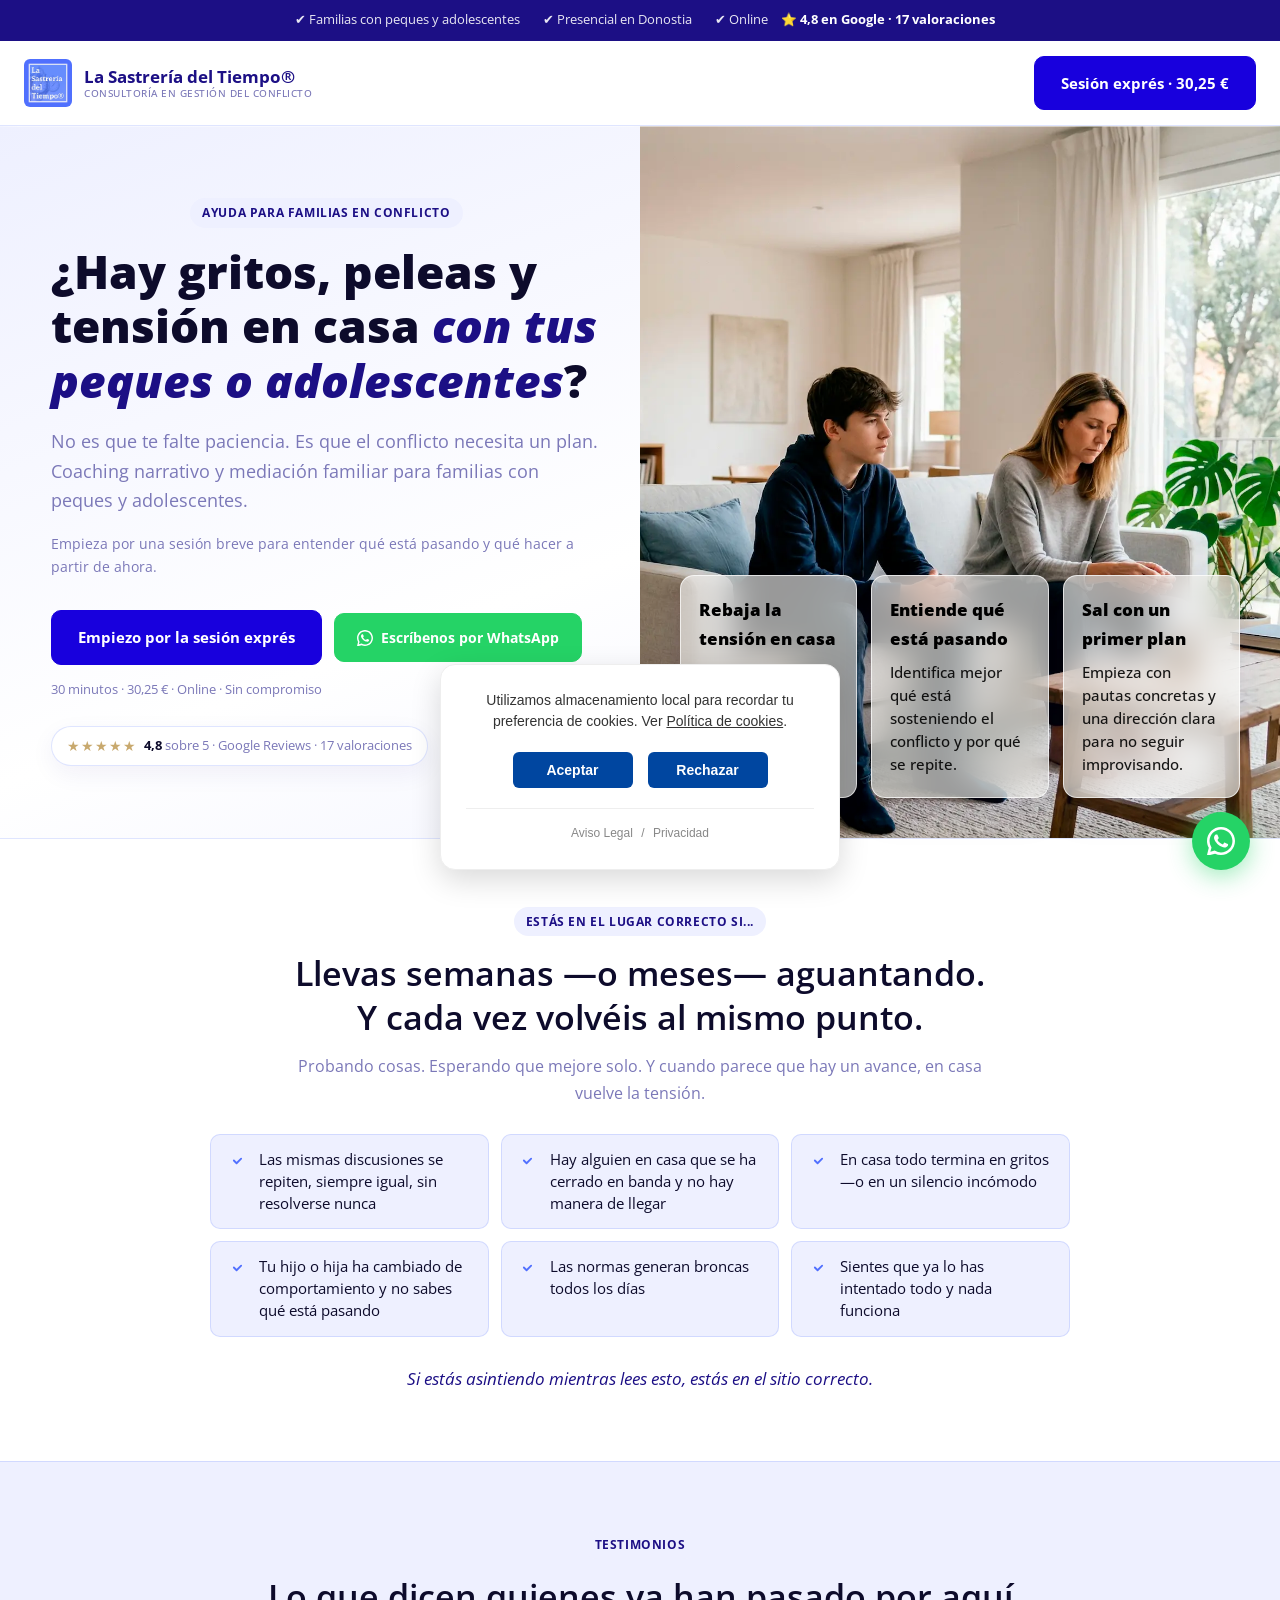
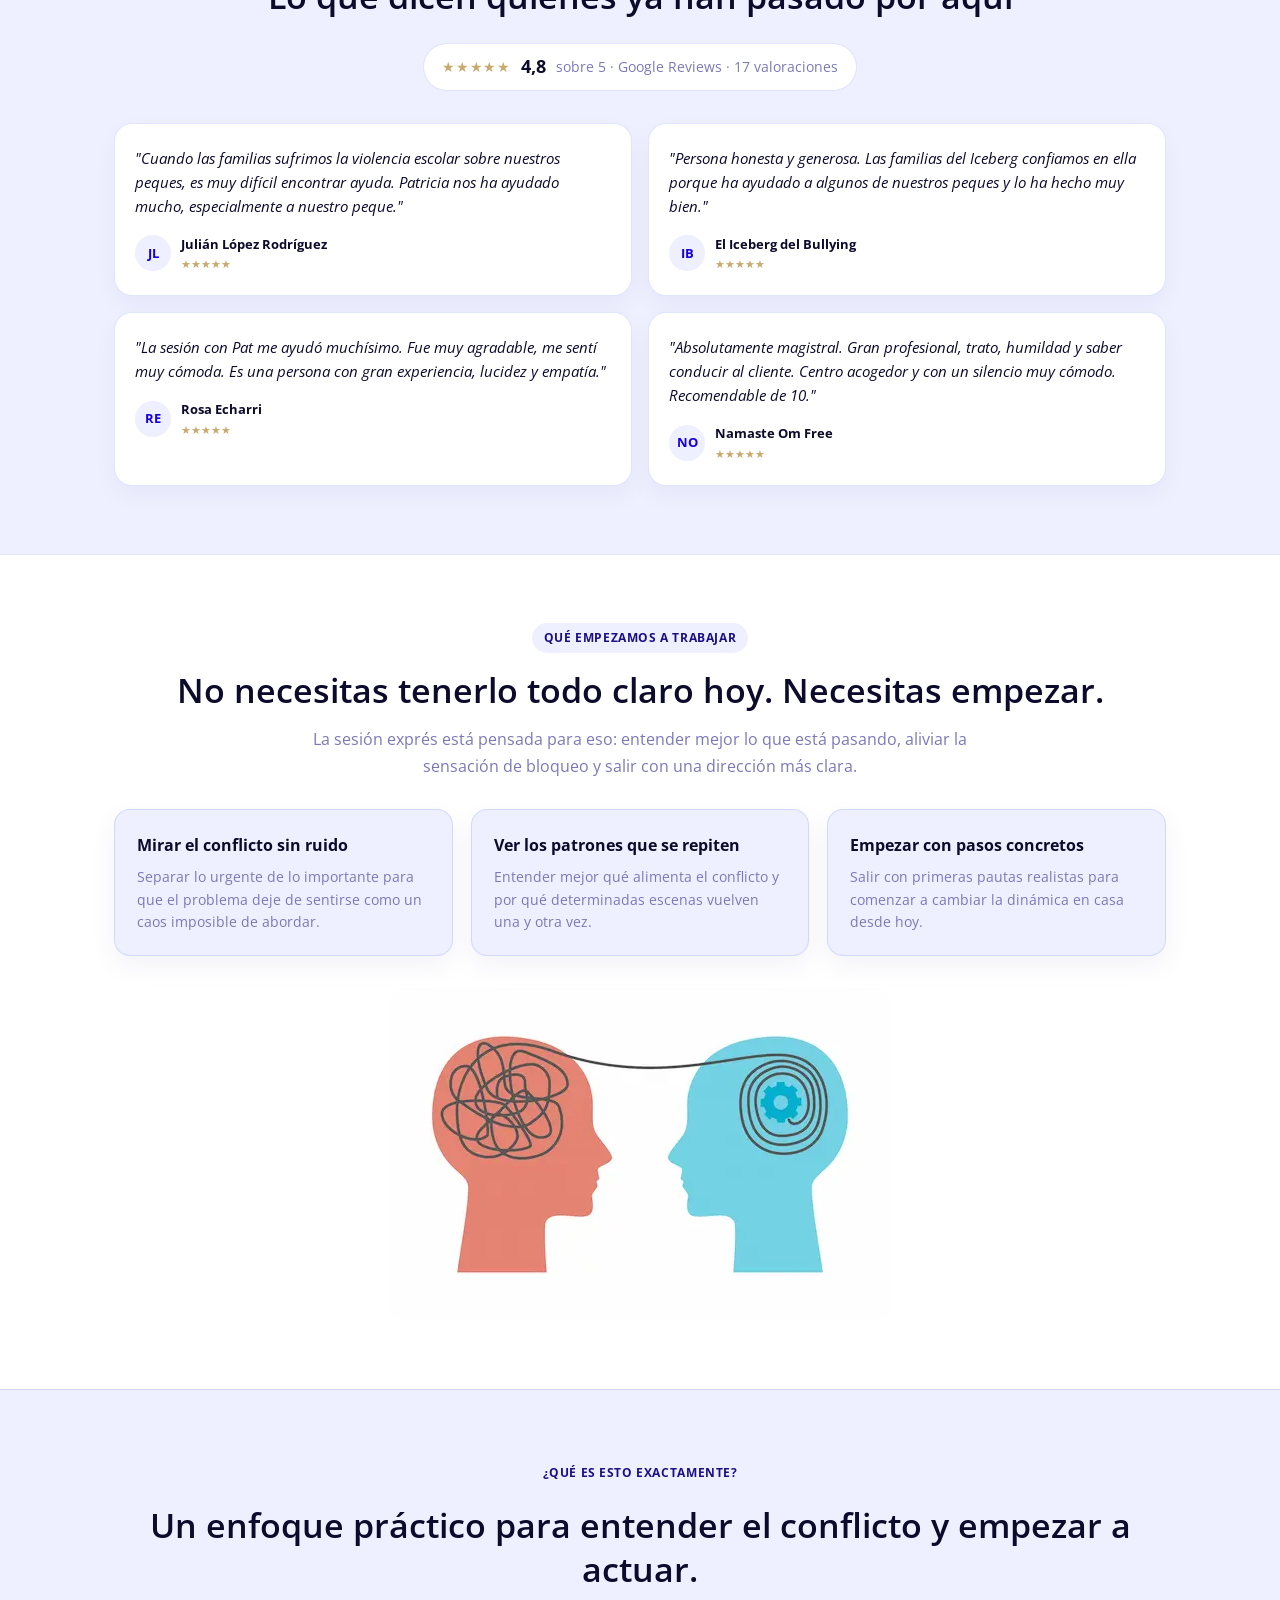
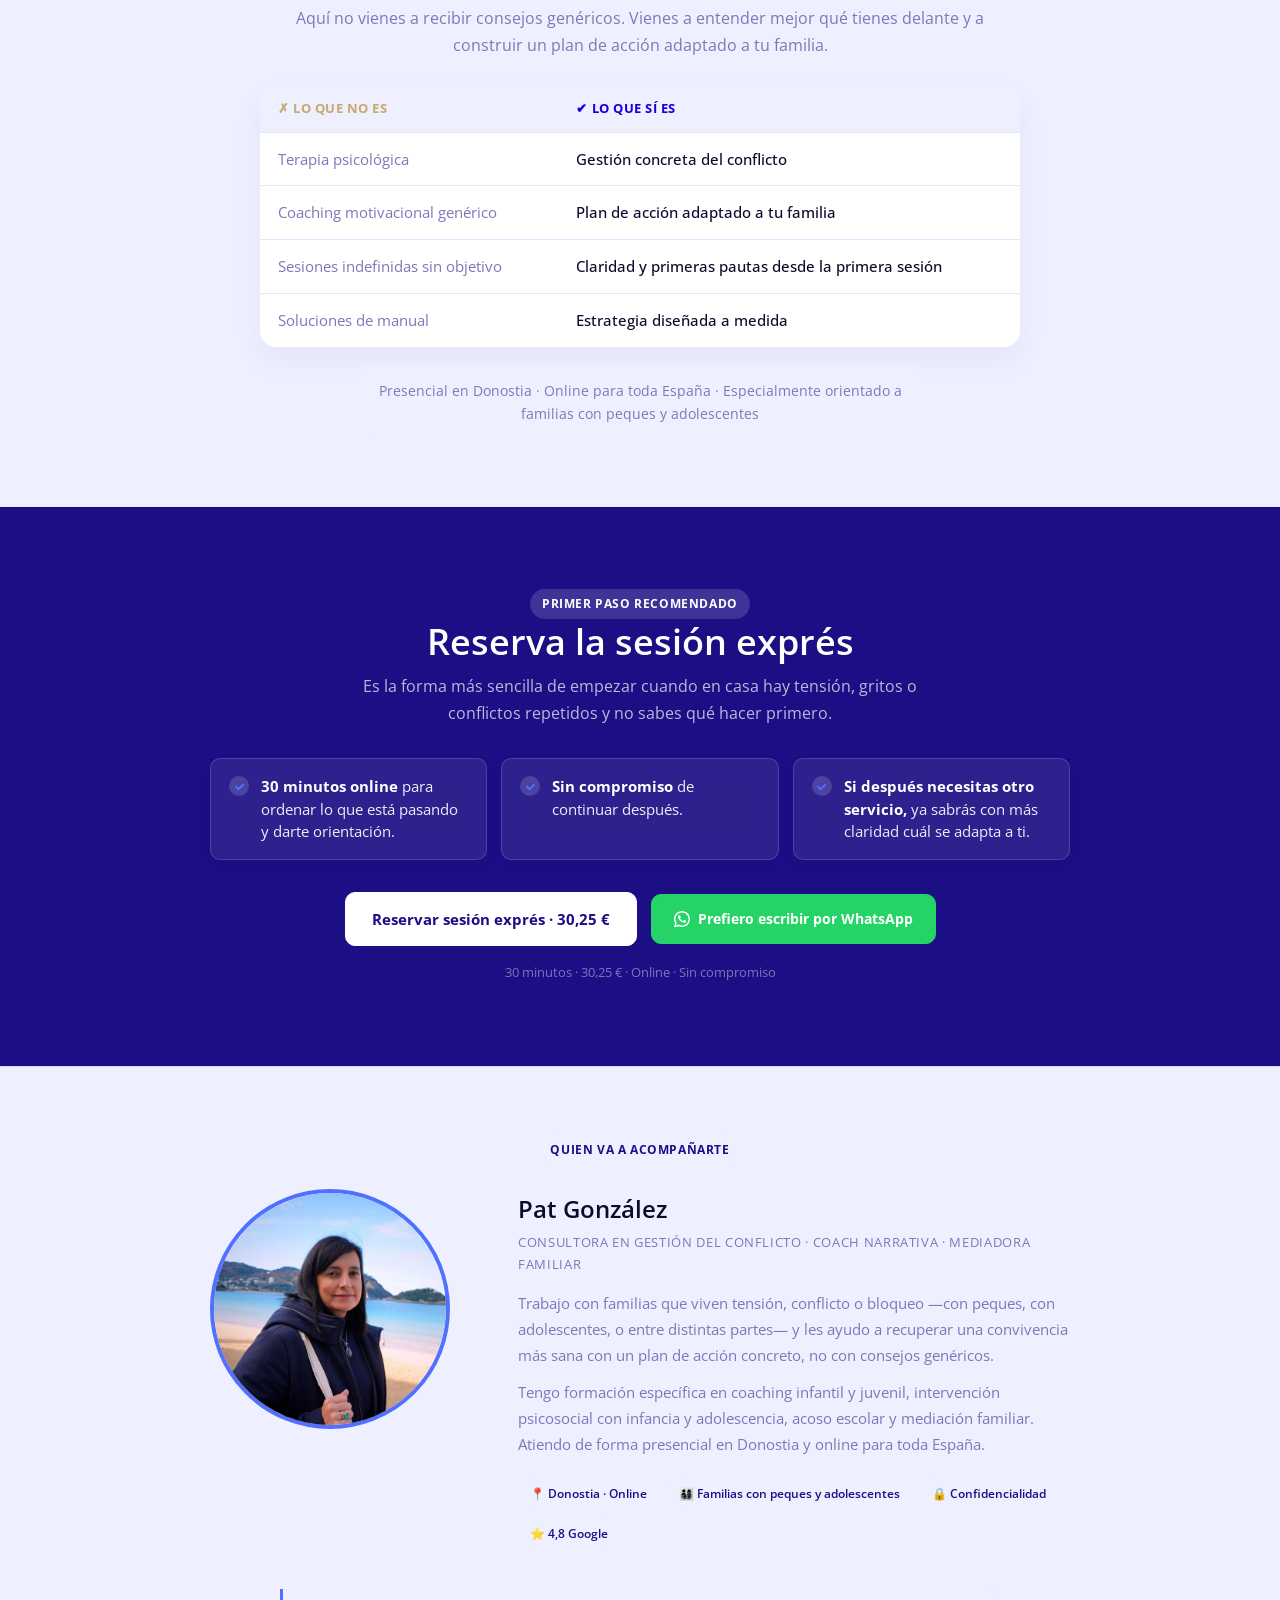
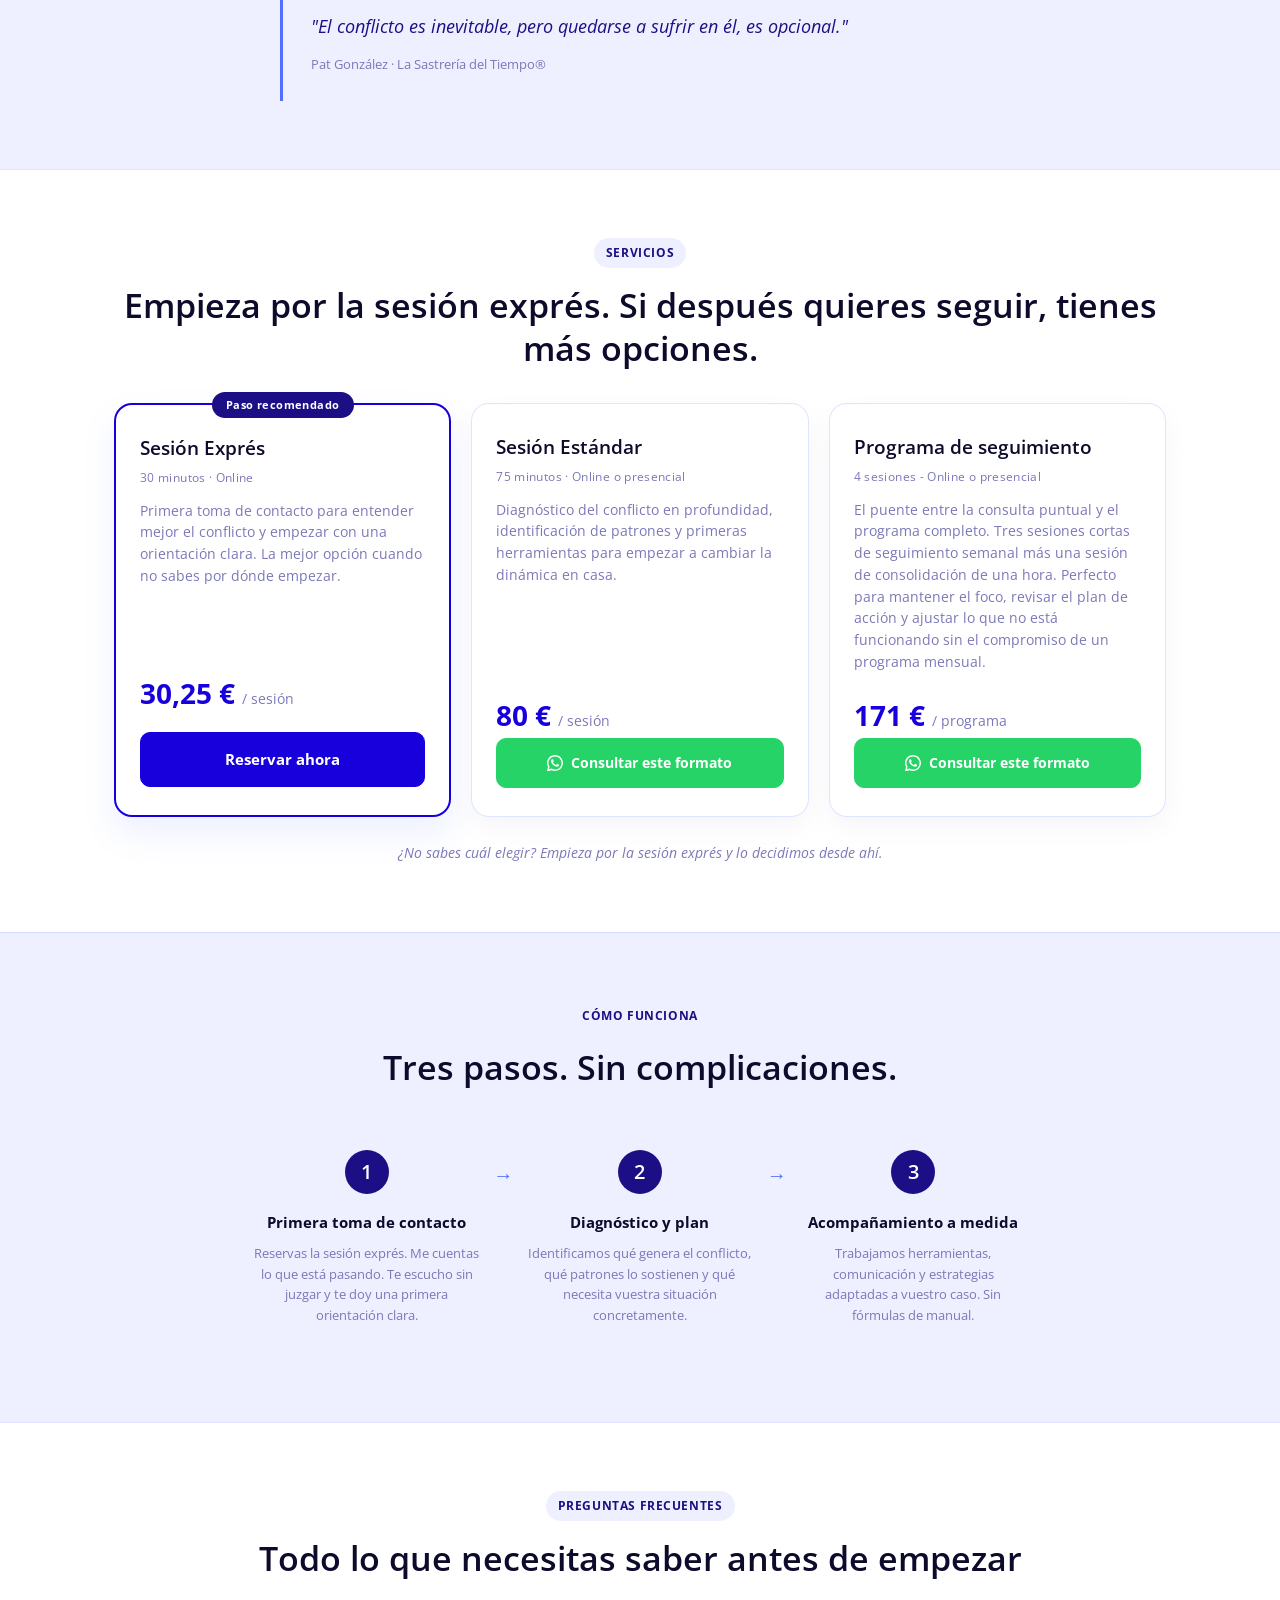
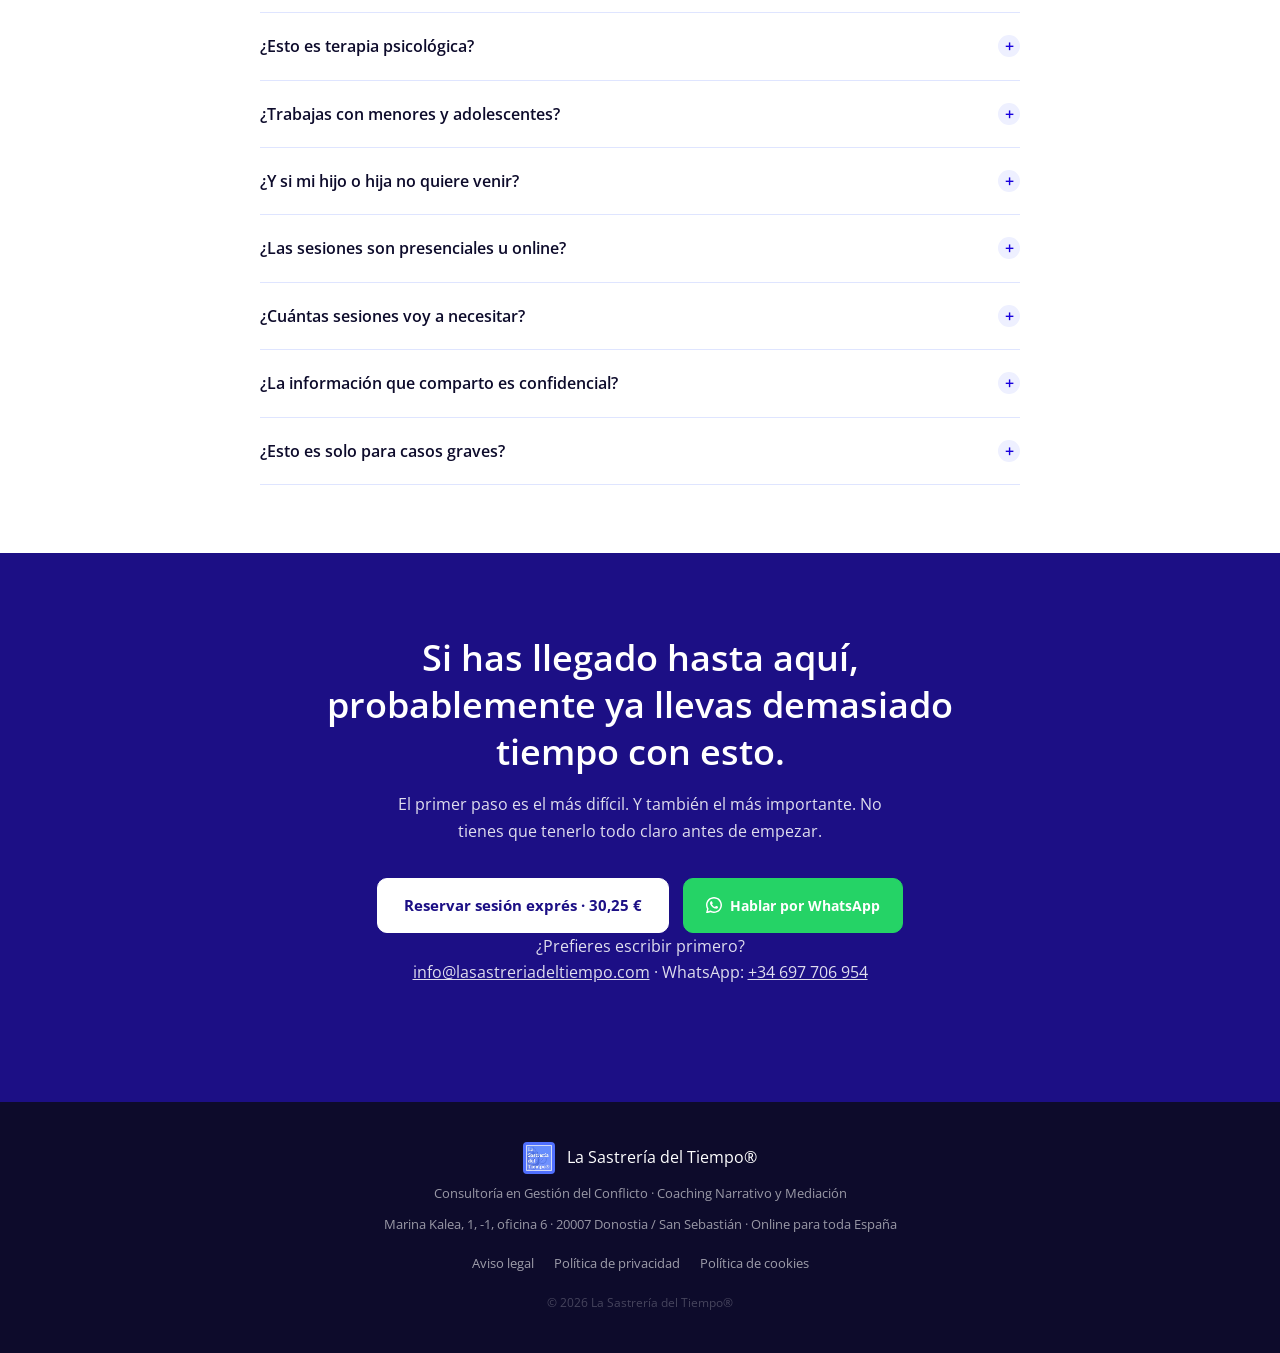
==== commit ef914a78: "refactor: update terminology to consistently use peques instead of niños across landing page content" ====
--- a/index.html
+++ b/index.html
@@ -7,7 +7,7 @@
   <link rel="icon" type="image/png" href="img/favicon.png">
   <title>Ayuda para familias en conflicto con peques · La Sastrería del Tiempo®</title>
   <meta name="description"
-    content="Ayuda práctica para familias con niños y adolescentes que viven gritos, peleas y tensión en casa. Sesión exprés online para entender el conflicto y empezar a actuar.">
+    content="Ayuda práctica para familias con peques y adolescentes que viven gritos, peleas y tensión en casa. Sesión exprés online para entender el conflicto y empezar a actuar.">
   <link rel="preconnect" href="https://fonts.googleapis.com">
   <link rel="preconnect" href="https://fonts.gstatic.com" crossorigin>
   <link href="https://fonts.googleapis.com/css2?family=Open+Sans:wght@300;400;500;600;700;800&display=swap"
@@ -19,7 +19,7 @@
 
   <!-- TOPBAR -->
   <div class="topbar">
-    <span>✔ Familias con niños y adolescentes</span>
+    <span>✔ Familias con peques y adolescentes</span>
     <span>✔ Presencial en Donostia</span>
     <span>✔ Online</span>
     <strong>⭐ 4,8 en Google · 17 valoraciones</strong>
@@ -42,9 +42,9 @@
   <section class="hero" id="inicio">
     <div class="hero-content">
       <p class="badge">Ayuda para familias en conflicto</p>
-      <h1>¿Hay gritos, peleas y tensión en casa <em>con tus peques</em>?</h1>
+      <h1>¿Hay gritos, peleas y tensión en casa <em>con tus peques o adolescentes</em>?</h1>
       <p class="hero-sub">No es que te falte paciencia. Es que el conflicto necesita un plan. Coaching narrativo y
-        mediación familiar para familias con niños y adolescentes.</p>
+        mediación familiar para familias con peques y adolescentes.</p>
       <p class="hero-mini">Empieza por una sesión breve para entender qué está pasando y qué hacer a partir de ahora.
       </p>
 
@@ -76,7 +76,7 @@
     </div>
 
     <div class="hero-image">
-      <img src="img/gestion_conflictos.webp" alt="Gestión de conflictos en casa con niños y adolescentes">
+      <img src="img/gestion_conflictos.webp" alt="Gestión de conflictos en casa con peques y adolescentes">
     </div>
 
     <div class="hero-benefits">
@@ -257,7 +257,7 @@
       </table>
 
       <div class="dif-apoyo">Presencial en Donostia · Online para toda España · Especialmente orientado a familias con
-        niños y adolescentes</div>
+        peques y adolescentes</div>
     </div>
   </section>
 
@@ -315,7 +315,7 @@
         <div>
           <h2 class="quien-nombre">Pat González</h2>
           <p class="quien-cargo">Consultora en Gestión del Conflicto · Coach Narrativa · Mediadora Familiar</p>
-          <p class="quien-texto">Trabajo con familias que viven tensión, conflicto o bloqueo —con niños, con
+          <p class="quien-texto">Trabajo con familias que viven tensión, conflicto o bloqueo —con peques, con
             adolescentes, o entre distintas partes— y les ayudo a recuperar una convivencia más sana con un plan de
             acción concreto, no con consejos genéricos.</p>
           <p class="quien-texto mt-12">Tengo formación específica en coaching infantil y juvenil, intervención
@@ -323,7 +323,7 @@
             Donostia y online para toda España.</p>
           <div class="quien-chips">
             <span class="chip">📍 Donostia · Online</span>
-            <span class="chip">👨‍👩‍👧‍👦 Familias con niños y adolescentes</span>
+            <span class="chip">👨‍👩‍👧‍👦 Familias con peques y adolescentes</span>
             <span class="chip">🔒 Confidencialidad</span>
             <span class="chip">⭐ 4,8 Google</span>
           </div>
@@ -545,8 +545,8 @@
   </a>
   <div id="cookie-banner" class="cookie-centered-container">
     <div class="cookie-centered-content">
-      <p>Utilizamos almacenamiento local para recordar tu preferencia de cookies. Ver <a
-          href="cookies.html">Política de cookies</a>.</p>
+      <p>Utilizamos almacenamiento local para recordar tu preferencia de cookies. Ver <a href="cookies.html">Política de
+          cookies</a>.</p>
 
       <div class="cookie-centered-buttons">
         <button onclick="acceptCookies()" class="btn-cookie-blue">Aceptar</button>
@@ -659,5 +659,6 @@
     }
   </script>
 
-  </body>
-</html>
+</body>
+
+</html>
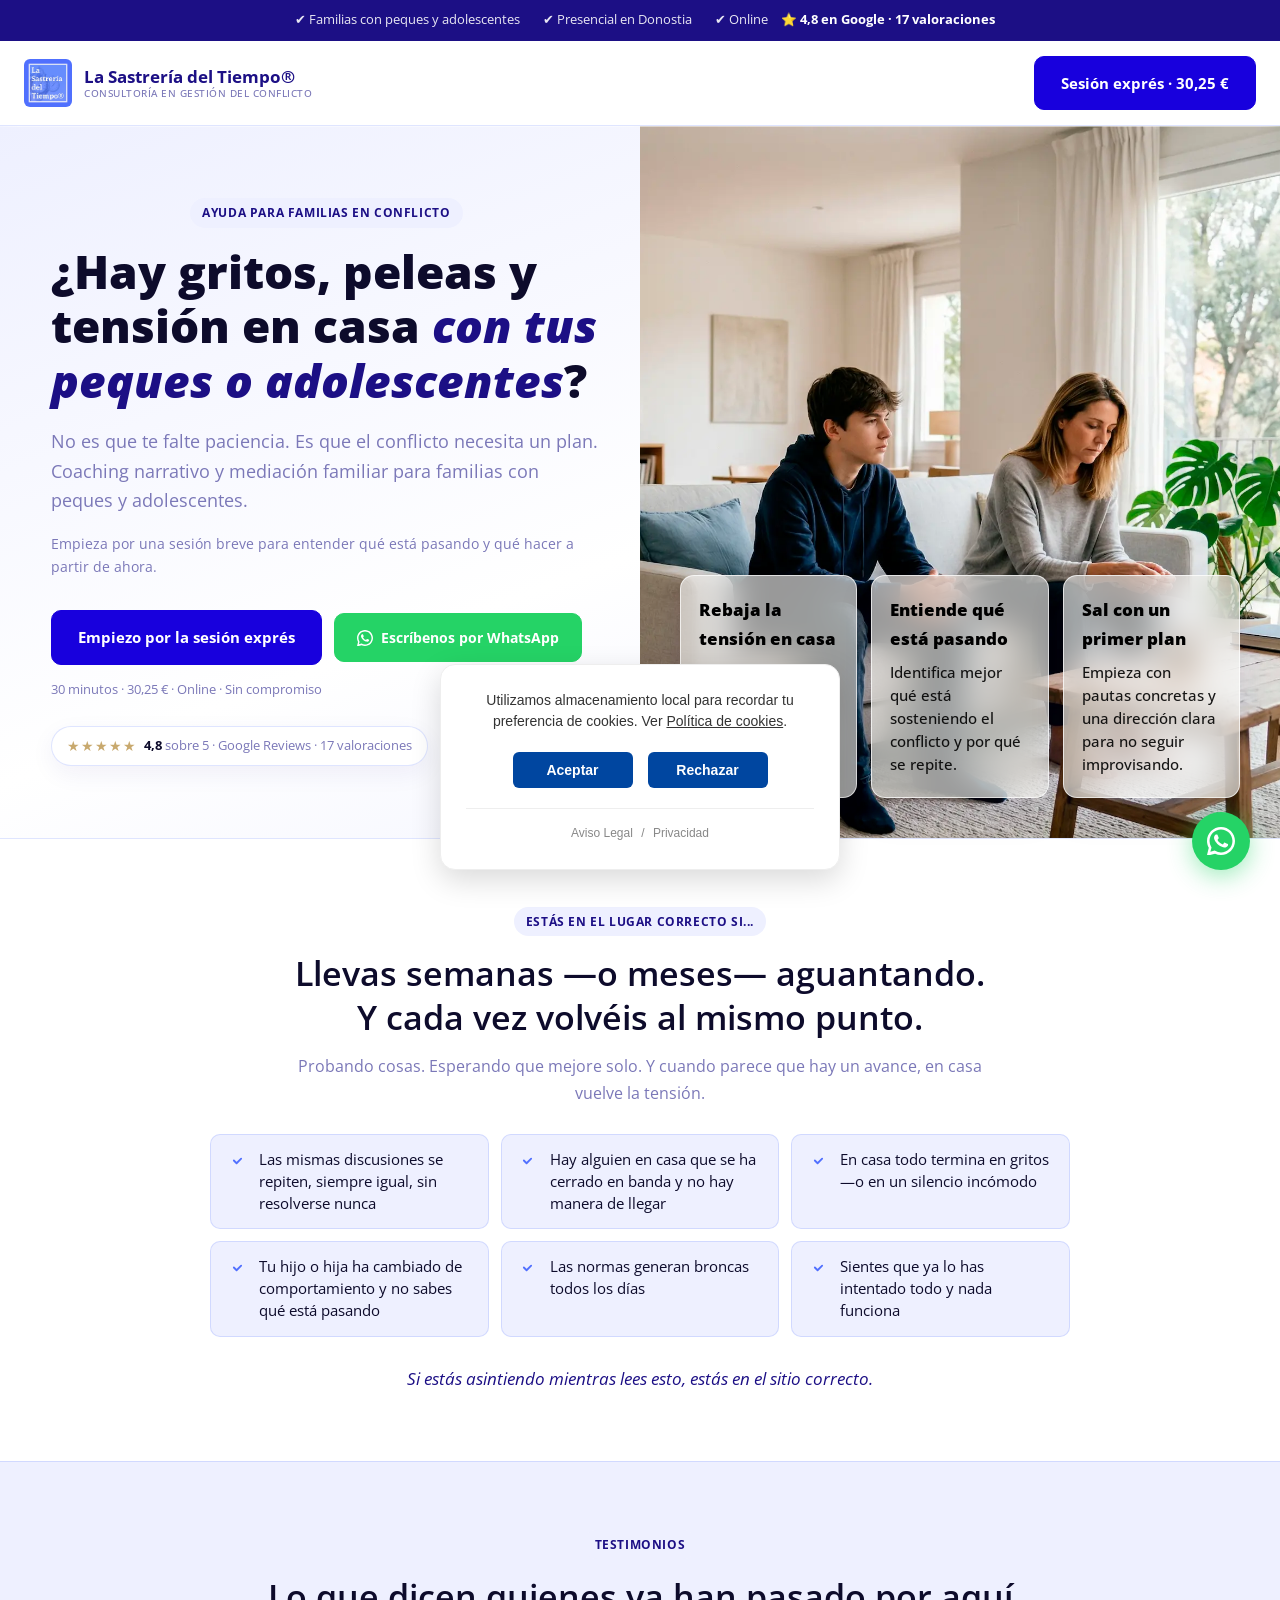
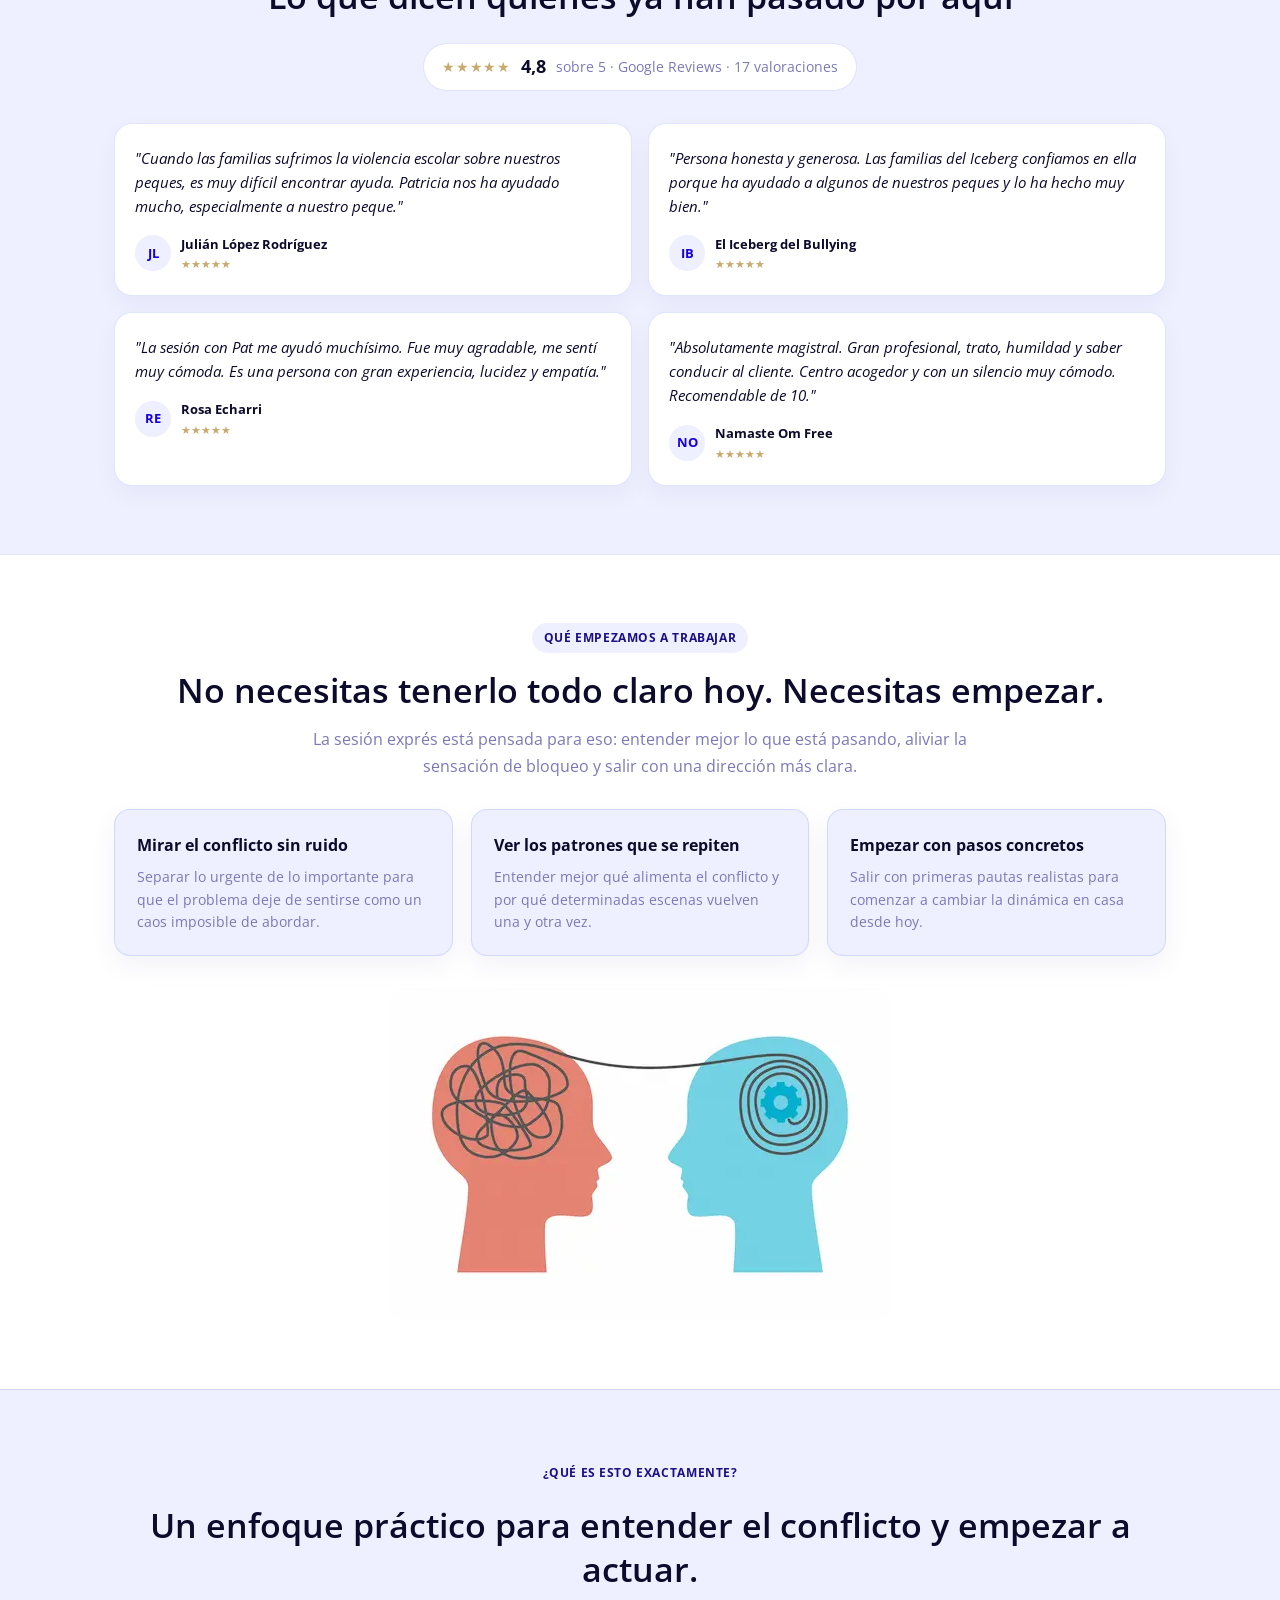
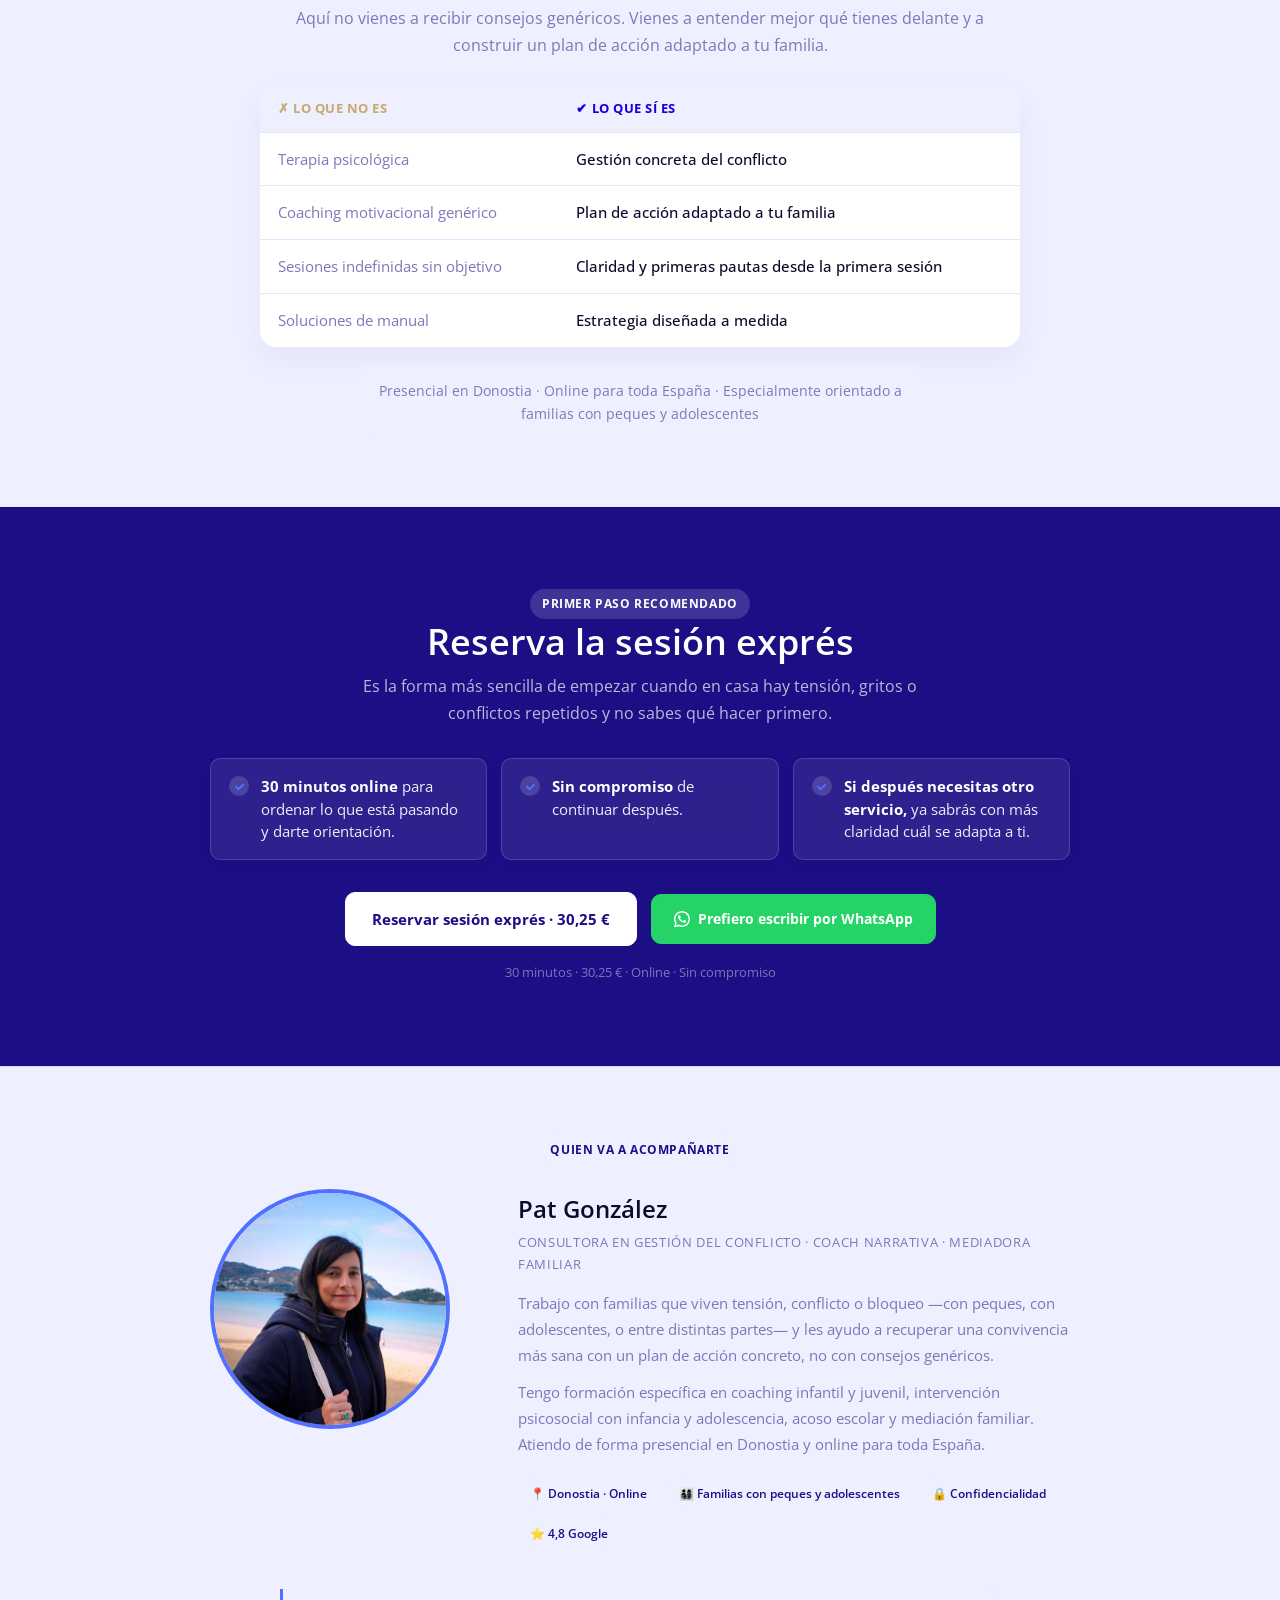
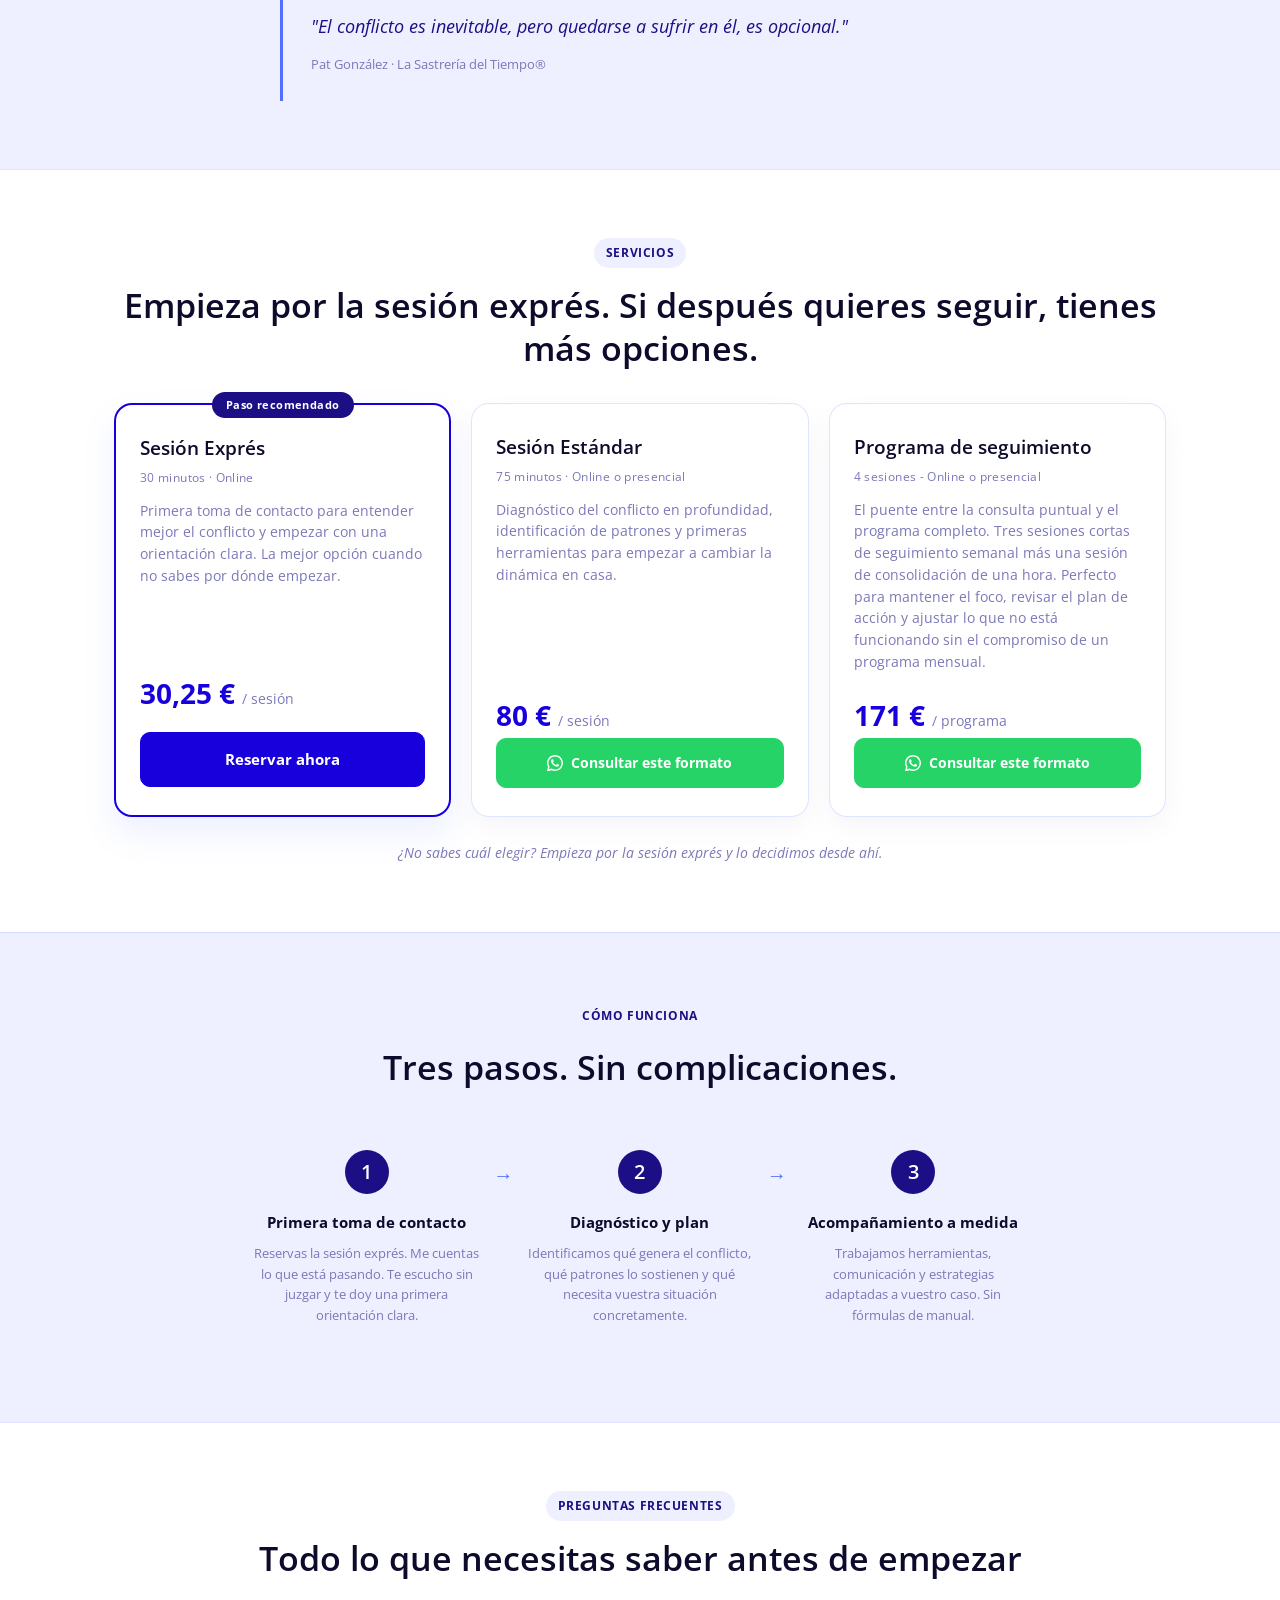
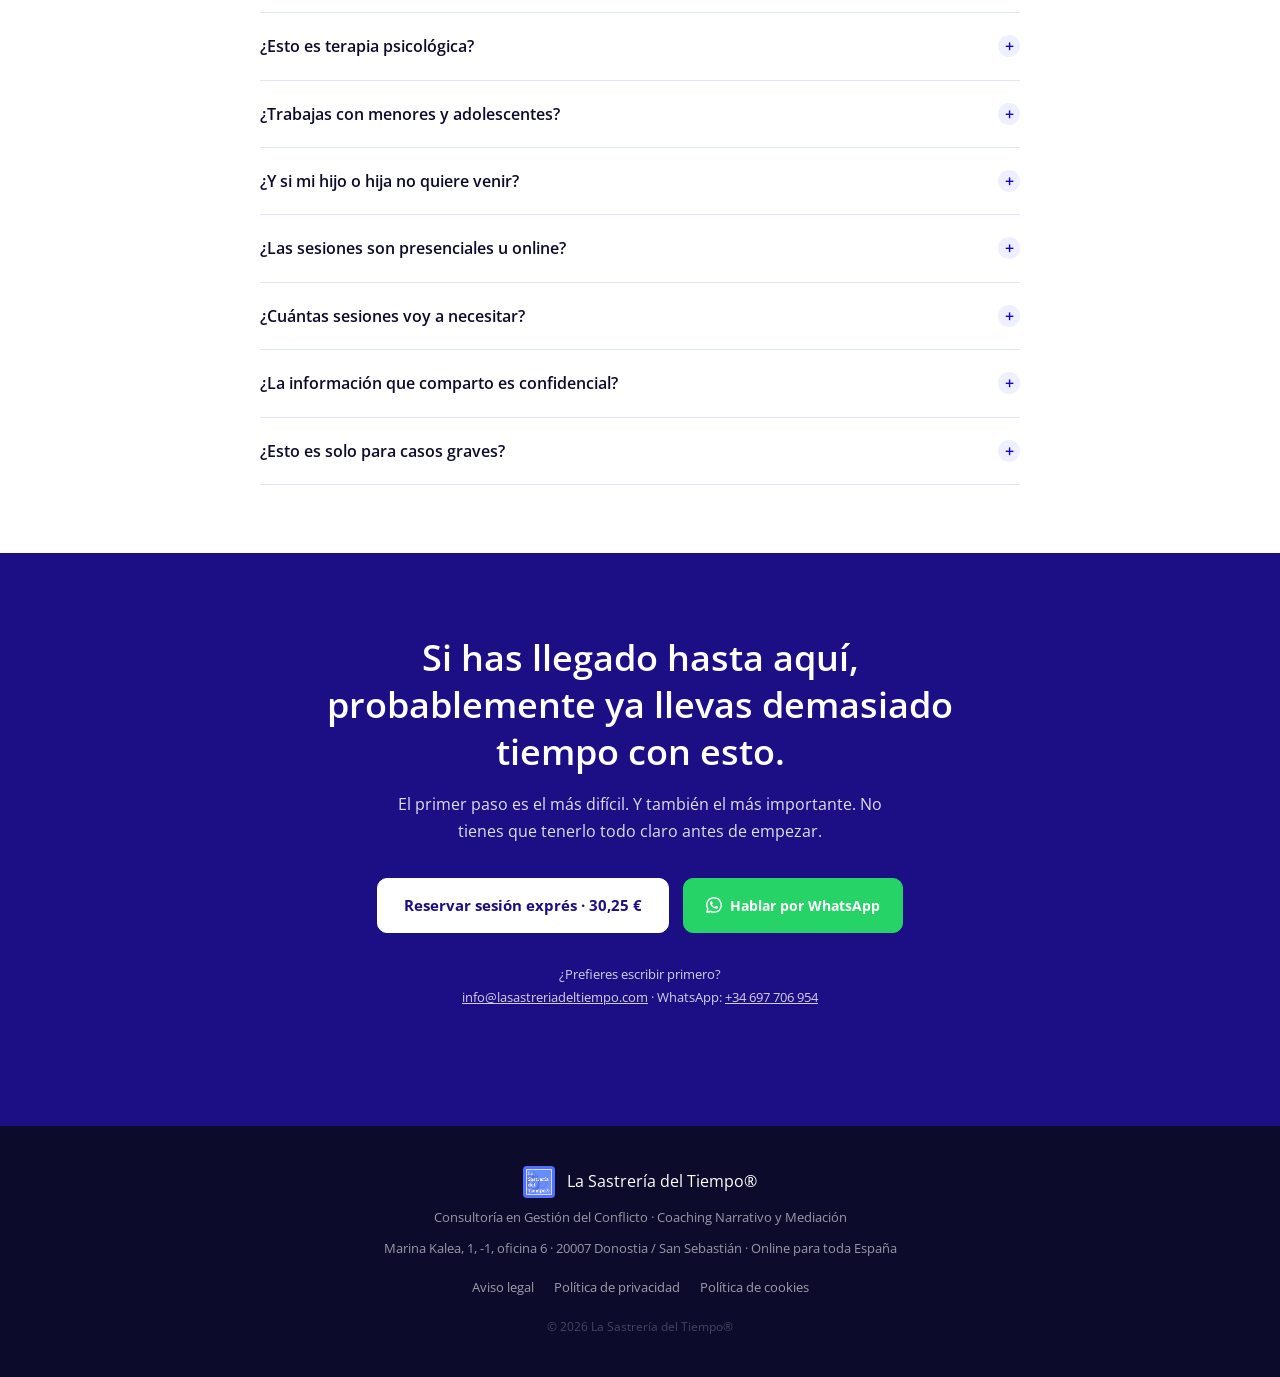
==== commit 983c31b6: "feat: implement base styles and layout components for the landing page" ====
--- a/index.html
+++ b/index.html
@@ -647,6 +647,18 @@
       }
     });
 
+    window.addEventListener('scroll', function () {
+      const mobileCta = document.querySelector('.mobile-cta');
+      if (mobileCta) {
+        // Mostrar cuando el usuario haya bajado 300px (al salir del inicio del hero)
+        if (window.scrollY > 300) {
+          mobileCta.classList.add('is-visible');
+        } else {
+          mobileCta.classList.remove('is-visible');
+        }
+      }
+    });
+
     function acceptCookies() {
       localStorage.setItem('cookiesConsent', 'accepted');
       document.getElementById('cookie-banner').style.display = 'none';
--- a/css/style.css
+++ b/css/style.css
@@ -1,4 +1,10 @@
-  *, *::before, *::after { box-sizing: border-box; margin: 0; padding: 0; }
+  *,
+  *::before,
+  *::after {
+    box-sizing: border-box;
+    margin: 0;
+    padding: 0;
+  }
 
   :root {
     --azul-marino: #1c0f85;
@@ -28,7 +34,9 @@
     --sombra: 0 16px 40px rgba(28, 15, 133, 0.08);
   }
 
-  html { scroll-behavior: smooth; }
+  html {
+    scroll-behavior: smooth;
+  }
 
   body {
     font-family: "Open Sans", Arial, sans-serif;
@@ -38,8 +46,14 @@
     font-size: 16px;
   }
 
-  a { color: inherit; }
-  img { max-width: 100%; display: block; }
+  a {
+    color: inherit;
+  }
+
+  img {
+    max-width: 100%;
+    display: block;
+  }
 
   .sr-only {
     position: absolute;
@@ -53,14 +67,41 @@
     border: 0;
   }
 
-  .container { max-width: 1100px; margin: 0 auto; padding: 0 24px; }
-  .container--wide { max-width: 1100px; margin: 0 auto; padding: 0 24px; }
-  .text-center { text-align: center; }
-  .mt-8 { margin-top: 8px; }
-  .mt-12 { margin-top: 12px; }
-  .mt-16 { margin-top: 16px; }
-  .mt-24 { margin-top: 24px; }
-  .mt-32 { margin-top: 32px; }
+  .container {
+    max-width: 1100px;
+    margin: 0 auto;
+    padding: 0 24px;
+  }
+
+  .container--wide {
+    max-width: 1100px;
+    margin: 0 auto;
+    padding: 0 24px;
+  }
+
+  .text-center {
+    text-align: center;
+  }
+
+  .mt-8 {
+    margin-top: 8px;
+  }
+
+  .mt-12 {
+    margin-top: 12px;
+  }
+
+  .mt-16 {
+    margin-top: 16px;
+  }
+
+  .mt-24 {
+    margin-top: 24px;
+  }
+
+  .mt-32 {
+    margin-top: 32px;
+  }
 
   .btn-primary,
   .btn-outline,
@@ -140,22 +181,34 @@
     text-transform: uppercase;
   }
 
-  .estrellas { color: var(--dorado); font-size: 14px; letter-spacing: 0.06em; }
-  .texto-suave { color: var(--texto-suave); }
+  .estrellas {
+    color: var(--dorado);
+    font-size: 14px;
+    letter-spacing: 0.06em;
+  }
+
+  .texto-suave {
+    color: var(--texto-suave);
+  }
 
   .topbar {
     background: var(--azul-marino);
-    color: rgba(255,255,255,0.9);
+    color: rgba(255, 255, 255, 0.9);
     font-size: 12.5px;
     text-align: center;
     padding: 10px 24px;
   }
 
-  .topbar span { margin: 0 10px; }
-  .topbar strong { color: #fff; }
+  .topbar span {
+    margin: 0 10px;
+  }
+
+  .topbar strong {
+    color: #fff;
+  }
 
   .header {
-    background: rgba(255,255,255,0.96);
+    background: rgba(255, 255, 255, 0.96);
     backdrop-filter: blur(10px);
     border-bottom: 1px solid var(--gris-borde);
     padding: 15px 24px;
@@ -210,11 +263,13 @@
     .hero {
       grid-template-columns: 1fr 1fr;
     }
+
     .hero-content {
       padding: 72px 6% 72px max(24px, 8%);
       grid-column: 1;
       grid-row: 1;
     }
+
     .hero-image {
       grid-column: 2;
       grid-row: 1;
@@ -225,15 +280,18 @@
     .hero {
       grid-template-columns: 1fr 1fr;
     }
+
     .hero-content {
       padding: 72px 32px 72px 24px;
       grid-column: 1;
       grid-row: 1;
     }
+
     .hero-image {
       grid-column: 2;
       grid-row: 1;
     }
+
     .hero-benefits {
       grid-column: 1 / -1;
       grid-row: 2;
@@ -242,8 +300,9 @@
 
   @media (max-width: 759px) {
     .hero-content {
-      padding: 56px 24px 40px;
-    }
+      padding: 32px 24px 40px;
+    }
+
     .hero-image {
       height: 340px;
     }
@@ -272,7 +331,10 @@
     margin: 16px 0 0;
   }
 
-  .hero h1 em { font-style: italic; color: var(--azul-marino); }
+  .hero h1 em {
+    font-style: italic;
+    color: var(--azul-marino);
+  }
 
   .hero-sub {
     font-size: 18px;
@@ -347,23 +409,37 @@
 
   .hero-benefit strong {
     display: block;
-    font-size: 17px; /* Aumentado */
-    color: #000;    /* Negro puro */
+    font-size: 17px;
+    /* Aumentado */
+    color: #000;
+    /* Negro puro */
     margin-bottom: 8px;
-    font-weight: 800; /* Extra bold */
+    font-weight: 800;
+    /* Extra bold */
   }
 
   .hero-benefit span {
-    display: block;   /* Para mejor margen */
-    font-size: 14.5px;  /* Aumentado */
-    color: rgba(0, 0, 0, 0.9); /* Casi negro para el texto descriptivo */
+    display: block;
+    /* Para mejor margen */
+    font-size: 14.5px;
+    /* Aumentado */
+    color: rgba(0, 0, 0, 0.9);
+    /* Casi negro para el texto descriptivo */
     line-height: 1.6;
     font-weight: 500;
   }
 
-  .seccion { padding: 68px 24px; }
-  .seccion--gris { background: var(--gris-claro); }
-  .seccion--borde-top { border-top: 1px solid var(--gris-borde); }
+  .seccion {
+    padding: 68px 24px;
+  }
+
+  .seccion--gris {
+    background: var(--gris-claro);
+  }
+
+  .seccion--borde-top {
+    border-top: 1px solid var(--gris-borde);
+  }
 
   .titulo-seccion {
     font-family: "Open Sans", Arial, sans-serif;
@@ -420,7 +496,10 @@
     margin-top: 1px;
   }
 
-  .check-icon svg { width: 11px; height: 11px; }
+  .check-icon svg {
+    width: 11px;
+    height: 11px;
+  }
 
   .cierre-texto {
     margin-top: 28px;
@@ -483,8 +562,13 @@
     text-transform: uppercase;
   }
 
-  .tabla-dif th:first-child { color: var(--acento-oscuro); }
-  .tabla-dif th:last-child { color: var(--azul-brillante); }
+  .tabla-dif th:first-child {
+    color: var(--acento-oscuro);
+  }
+
+  .tabla-dif th:last-child {
+    color: var(--azul-brillante);
+  }
 
   .tabla-dif td {
     padding: 14px 18px;
@@ -493,9 +577,17 @@
     vertical-align: top;
   }
 
-  .tabla-dif tr:last-child td { border-bottom: none; }
-  .tabla-dif td:first-child { color: var(--texto-suave); }
-  .tabla-dif td:last-child { font-weight: 500; }
+  .tabla-dif tr:last-child td {
+    border-bottom: none;
+  }
+
+  .tabla-dif td:first-child {
+    color: var(--texto-suave);
+  }
+
+  .tabla-dif td:last-child {
+    font-weight: 500;
+  }
 
   .dif-apoyo {
     margin-top: 18px;
@@ -581,7 +673,9 @@
     font-size: 15px;
   }
 
-  .reserva-copy li strong { color: var(--texto); }
+  .reserva-copy li strong {
+    color: var(--texto);
+  }
 
   .form-grid {
     display: grid;
@@ -590,7 +684,9 @@
     margin-top: 18px;
   }
 
-  .campo-full { grid-column: 1 / -1; }
+  .campo-full {
+    grid-column: 1 / -1;
+  }
 
   .campo label {
     display: block;
@@ -697,20 +793,20 @@
     margin-left: auto;
     margin-right: auto;
     line-height: 1.65;
-    color: rgba(255,255,255,0.82);
+    color: rgba(255, 255, 255, 0.82);
   }
 
   .cta-reserva-meta {
     font-size: 13px;
     opacity: 0.6;
-    color: rgba(255,255,255,0.7);
+    color: rgba(255, 255, 255, 0.7);
   }
 
   .badge-dark {
     display: block;
     width: fit-content;
     margin: 0 auto;
-    background: rgba(255,255,255,0.15);
+    background: rgba(255, 255, 255, 0.15);
     color: #fff;
     font-size: 12px;
     font-weight: 700;
@@ -721,9 +817,9 @@
   }
 
   .cta-reserva .reserva-beneficios li {
-    background: rgba(255,255,255,0.08);
-    border-color: rgba(255,255,255,0.15);
-    color: rgba(255,255,255,0.92);
+    background: rgba(255, 255, 255, 0.08);
+    border-color: rgba(255, 255, 255, 0.15);
+    color: rgba(255, 255, 255, 0.92);
     backdrop-filter: blur(8px);
   }
 
@@ -732,7 +828,7 @@
   }
 
   .cta-reserva .check-icon {
-    background: rgba(255,255,255,0.15);
+    background: rgba(255, 255, 255, 0.15);
   }
 
   .cards-servicios {
@@ -867,7 +963,11 @@
     margin-bottom: 16px;
   }
 
-  .quien-texto { font-size: 15px; color: var(--texto-suave); line-height: 1.72; }
+  .quien-texto {
+    font-size: 15px;
+    color: var(--texto-suave);
+    line-height: 1.72;
+  }
 
   .quien-chips {
     display: flex;
@@ -905,7 +1005,11 @@
     margin-bottom: 10px;
   }
 
-  .cita-pat cite { font-size: 13px; color: var(--texto-suave); font-style: normal; }
+  .cita-pat cite {
+    font-size: 13px;
+    color: var(--texto-suave);
+    font-style: normal;
+  }
 
   .rating-global {
     display: flex;
@@ -924,7 +1028,11 @@
     color: var(--texto-suave);
   }
 
-  .rating-num { font-size: 18px; font-weight: 700; color: var(--texto); }
+  .rating-num {
+    font-size: 18px;
+    font-weight: 700;
+    color: var(--texto);
+  }
 
   .testimonios-grid {
     display: grid;
@@ -968,8 +1076,16 @@
     flex-shrink: 0;
   }
 
-  .autor-nombre { font-size: 13px; font-weight: 700; color: var(--texto); }
-  .autor-stars { font-size: 11px; color: var(--dorado); }
+  .autor-nombre {
+    font-size: 13px;
+    font-weight: 700;
+    color: var(--texto);
+  }
+
+  .autor-stars {
+    font-size: 11px;
+    color: var(--dorado);
+  }
 
   .pasos {
     display: grid;
@@ -996,7 +1112,9 @@
     color: var(--azul-medio);
   }
 
-  .paso:last-child::after { display: none; }
+  .paso:last-child::after {
+    display: none;
+  }
 
   .paso-num {
     width: 44px;
@@ -1020,16 +1138,26 @@
     margin-bottom: 8px;
   }
 
-  .paso p { font-size: 13px; color: var(--texto-suave); line-height: 1.6; }
-
-  .faq-lista { max-width: 760px; margin-left: auto; margin-right: auto; }
+  .paso p {
+    font-size: 13px;
+    color: var(--texto-suave);
+    line-height: 1.6;
+  }
+
+  .faq-lista {
+    max-width: 760px;
+    margin-left: auto;
+    margin-right: auto;
+  }
 
   .faq-item {
     border-bottom: 1px solid var(--gris-borde);
     padding: 20px 0;
   }
 
-  .faq-item:first-child { border-top: 1px solid var(--gris-borde); }
+  .faq-item:first-child {
+    border-top: 1px solid var(--gris-borde);
+  }
 
   .faq-pregunta {
     font-size: 16px;
@@ -1044,7 +1172,9 @@
     user-select: none;
   }
 
-  .faq-pregunta::-webkit-details-marker { display: none; }
+  .faq-pregunta::-webkit-details-marker {
+    display: none;
+  }
 
   .faq-icon {
     flex-shrink: 0;
@@ -1062,9 +1192,18 @@
     margin-top: 2px;
   }
 
-  details[open] .faq-icon { background: var(--azul-marino); color: #fff; }
-  details[open] .faq-icon::after { content: '−'; }
-  .faq-icon::after { content: '+'; }
+  details[open] .faq-icon {
+    background: var(--azul-marino);
+    color: #fff;
+  }
+
+  details[open] .faq-icon::after {
+    content: '−';
+  }
+
+  .faq-icon::after {
+    content: '+';
+  }
 
   .faq-respuesta {
     font-size: 15px;
@@ -1087,7 +1226,7 @@
 
   .lead-magnet .badge-lm {
     display: inline-block;
-    background: rgba(255,255,255,0.14);
+    background: rgba(255, 255, 255, 0.14);
     color: #fff;
     font-size: 11px;
     font-weight: 700;
@@ -1148,7 +1287,10 @@
     transition: background 0.2s ease, transform 0.12s ease;
   }
 
-  .btn-lm:hover { background: var(--acento-oscuro); transform: translateY(-1px); }
+  .btn-lm:hover {
+    background: var(--acento-oscuro);
+    transform: translateY(-1px);
+  }
 
   .lead-magnet .legal {
     font-size: 12px;
@@ -1198,18 +1340,20 @@
     border-color: var(--azul-claro);
   }
 
-  .cta-contacto {
-    margin-top: 34px;
+  .cta-final .cta-contacto {
+    margin-top: 30px;
     font-size: 13px;
     opacity: 0.8;
     line-height: 1.8;
   }
 
-  .cta-contacto a { color: #fff; }
+  .cta-contacto a {
+    color: #fff;
+  }
 
   .footer {
     background: var(--texto);
-    color: rgba(255,255,255,0.58);
+    color: rgba(255, 255, 255, 0.58);
     padding: 40px 24px;
     font-size: 13px;
     text-align: center;
@@ -1233,8 +1377,14 @@
     border-radius: 4px;
   }
 
-  .footer a { color: rgba(255,255,255,0.6); text-decoration: none; }
-  .footer a:hover { color: #fff; }
+  .footer a {
+    color: rgba(255, 255, 255, 0.6);
+    text-decoration: none;
+  }
+
+  .footer a:hover {
+    color: #fff;
+  }
 
   .footer-links {
     margin-top: 16px;
@@ -1249,6 +1399,7 @@
   }
 
   @media (max-width: 920px) {
+
     .hero-benefits,
     .plan-grid,
     .form-reserva-wrap {
@@ -1257,15 +1408,43 @@
   }
 
   @media (max-width: 760px) {
-    .topbar span { display: block; margin: 2px 0; }
-    .header { align-items: flex-start; }
-    .header .btn-primary { display: none; }
-    .quien-grid { grid-template-columns: 1fr; }
-    .quien-foto { margin: 0 auto; }
-    .pasos { gap: 16px; }
-    .paso::after { display: none; }
-    .hero { padding-top: 58px; }
-    body { padding-bottom: 86px; }
+    .topbar span {
+      display: block;
+      margin: 2px 0;
+    }
+
+    .header {
+      align-items: flex-start;
+    }
+
+    .header .btn-primary {
+      display: none;
+    }
+
+    .quien-grid {
+      grid-template-columns: 1fr;
+    }
+
+    .quien-foto {
+      margin: 0 auto;
+    }
+
+    .pasos {
+      gap: 16px;
+    }
+
+    .paso::after {
+      display: none;
+    }
+
+    .hero {
+      padding-top: 0;
+    }
+
+    body {
+      padding-bottom: 86px;
+    }
+
     .mobile-cta {
       position: fixed;
       left: 12px;
@@ -1275,13 +1454,24 @@
       display: grid;
       grid-template-columns: 1.2fr 1fr;
       gap: 10px;
-      background: rgba(255,255,255,0.94);
+      background: rgba(255, 255, 255, 0.94);
       border: 1px solid rgba(226, 228, 239, 0.95);
       border-radius: 16px;
       padding: 10px;
       box-shadow: 0 18px 44px rgba(28, 15, 133, 0.16);
       backdrop-filter: blur(10px);
-    }
+      transform: translateY(150%);
+      opacity: 0;
+      pointer-events: none;
+      transition: transform 0.3s ease, opacity 0.3s ease;
+    }
+
+    .mobile-cta.is-visible {
+      transform: translateY(0);
+      opacity: 1;
+      pointer-events: auto;
+    }
+
     .mobile-cta .btn-primary,
     .mobile-cta .btn-wa {
       width: 100%;
@@ -1291,63 +1481,87 @@
   }
 
   @media (max-width: 600px) {
-    .container, .container--wide { padding: 0 18px; }
-    .hero-sub { font-size: 16px; }
+
+    .container,
+    .container--wide {
+      padding: 0 18px;
+    }
+
+    .hero-sub {
+      font-size: 16px;
+    }
+
     .hero-benefit,
     .plan-card,
     .reserva-copy,
     .reserva-form,
     .lead-magnet,
     .card-servicio,
-    .testimonio { padding-left: 18px; padding-right: 18px; }
-    .form-grid { grid-template-columns: 1fr; }
-    .testimonios-grid { grid-template-columns: 1fr; }
-  }
-
-/* -- Boton flotante WhatsApp -- */
-.wa-float {
-  position: fixed;
-  right: 30px;
-  bottom: 30px;
-  z-index: 200;
-  width: 58px;
-  height: 58px;
-  border-radius: 50%;
-  background: #25D366;
-  display: flex;
-  align-items: center;
-  justify-content: center;
-  box-shadow: 0 6px 24px rgba(37, 211, 102, 0.45);
-  transition: transform 0.2s ease, box-shadow 0.2s ease;
-  text-decoration: none;
-  animation: wa-pulse 2.4s ease-in-out infinite;
-}
-
-.wa-float:hover {
-  transform: scale(1.1);
-  box-shadow: 0 10px 32px rgba(37, 211, 102, 0.6);
-  animation: none;
-}
-
-@keyframes wa-pulse {
-  0%, 100% { box-shadow: 0 6px 24px rgba(37, 211, 102, 0.45); }
-  50%       { box-shadow: 0 6px 34px rgba(37, 211, 102, 0.75); }
-}
-
-@media (max-width: 760px) {
+    .testimonio {
+      padding-left: 18px;
+      padding-right: 18px;
+    }
+
+    .form-grid {
+      grid-template-columns: 1fr;
+    }
+
+    .testimonios-grid {
+      grid-template-columns: 1fr;
+    }
+  }
+
+  /* -- Boton flotante WhatsApp -- */
   .wa-float {
-    display: none;
-  }
-}
-
-/* -- Imagen dentro de seccion -- */
-.seccion-img {
-  display: block;
-  width: 100%;
-  max-width: 500px;
-  margin-left: auto;
-  margin-right: auto;
-  border-radius: 16px;
-  object-fit: cover;
-  max-height: 420px;
-}
+    position: fixed;
+    right: 30px;
+    bottom: 30px;
+    z-index: 200;
+    width: 58px;
+    height: 58px;
+    border-radius: 50%;
+    background: #25D366;
+    display: flex;
+    align-items: center;
+    justify-content: center;
+    box-shadow: 0 6px 24px rgba(37, 211, 102, 0.45);
+    transition: transform 0.2s ease, box-shadow 0.2s ease;
+    text-decoration: none;
+    animation: wa-pulse 2.4s ease-in-out infinite;
+  }
+
+  .wa-float:hover {
+    transform: scale(1.1);
+    box-shadow: 0 10px 32px rgba(37, 211, 102, 0.6);
+    animation: none;
+  }
+
+  @keyframes wa-pulse {
+
+    0%,
+    100% {
+      box-shadow: 0 6px 24px rgba(37, 211, 102, 0.45);
+    }
+
+    50% {
+      box-shadow: 0 6px 34px rgba(37, 211, 102, 0.75);
+    }
+  }
+
+  @media (max-width: 760px) {
+    .wa-float {
+      display: none;
+    }
+  }
+
+  /* -- Imagen dentro de seccion -- */
+  .seccion-img {
+    display: block;
+    width: 100%;
+    max-width: 500px;
+    margin-left: auto;
+    margin-right: auto;
+    border-radius: 16px;
+    object-fit: cover;
+    max-height: 420px;
+  }
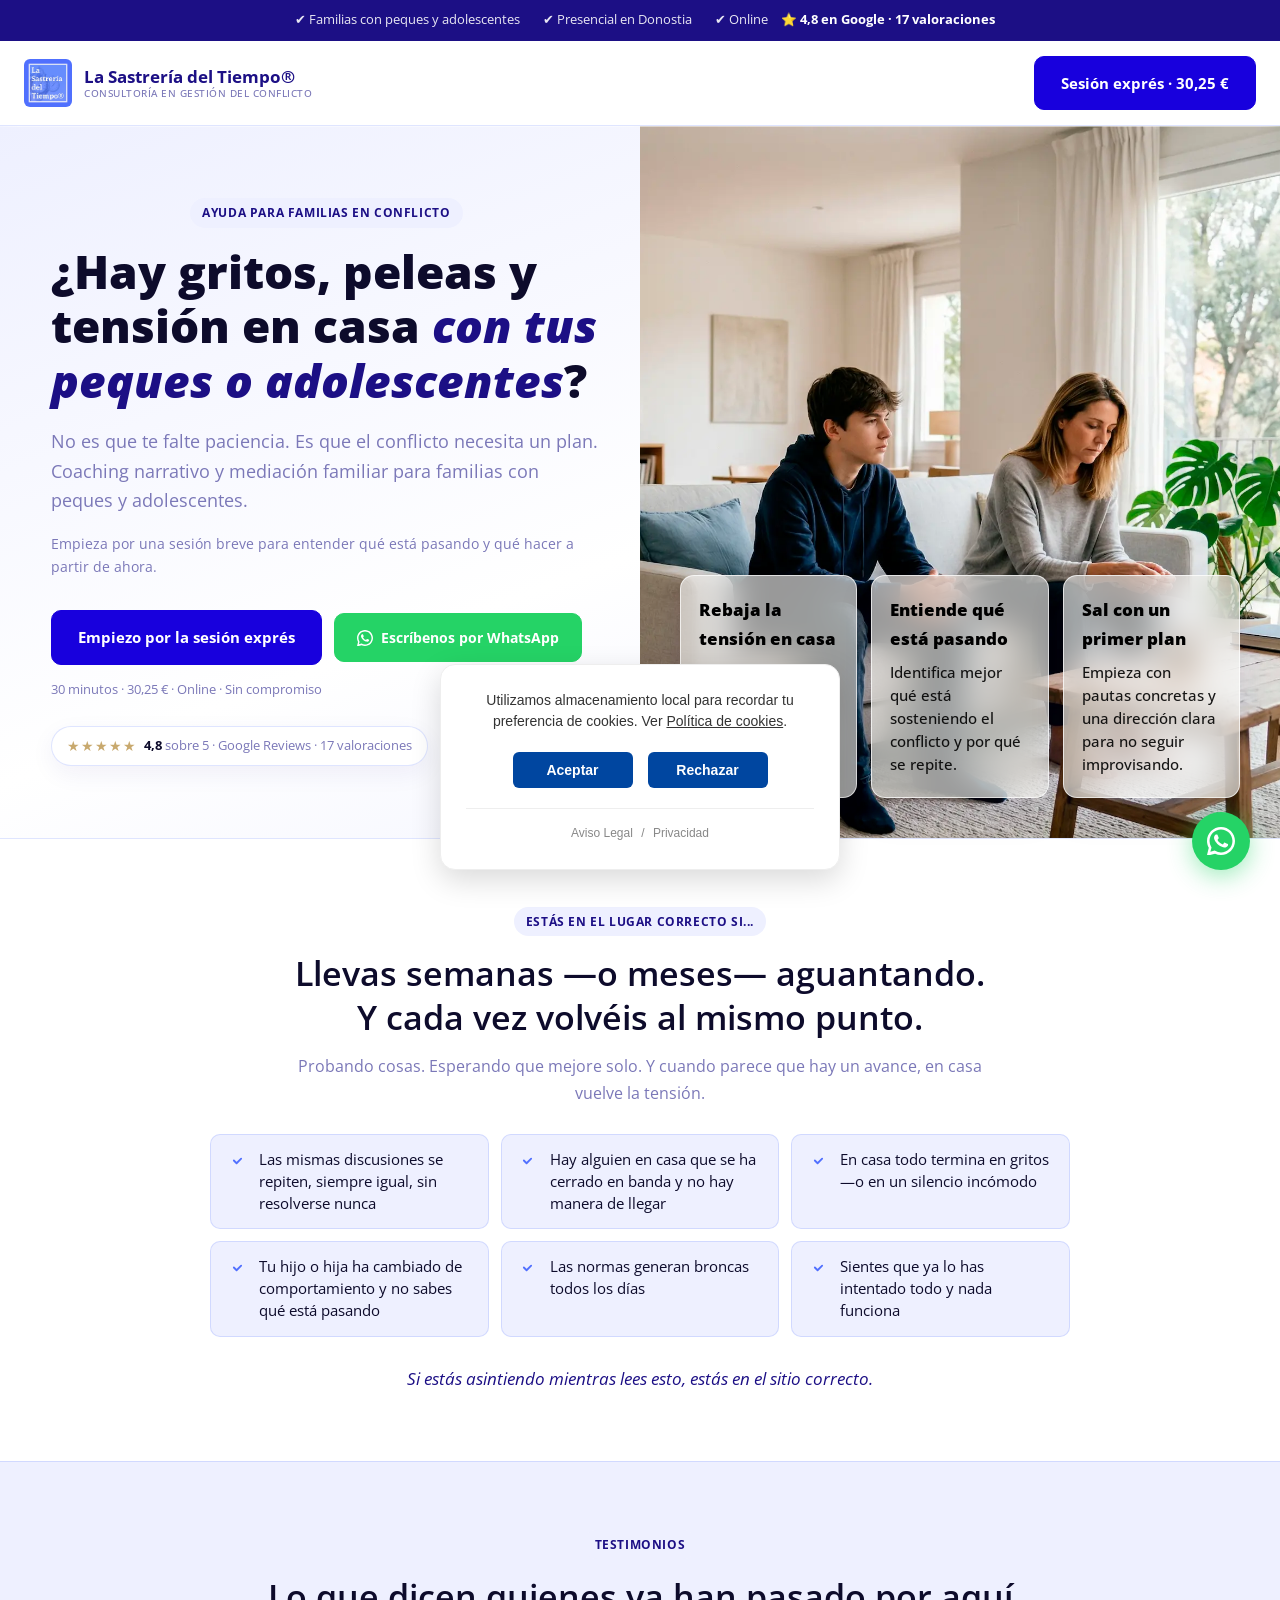
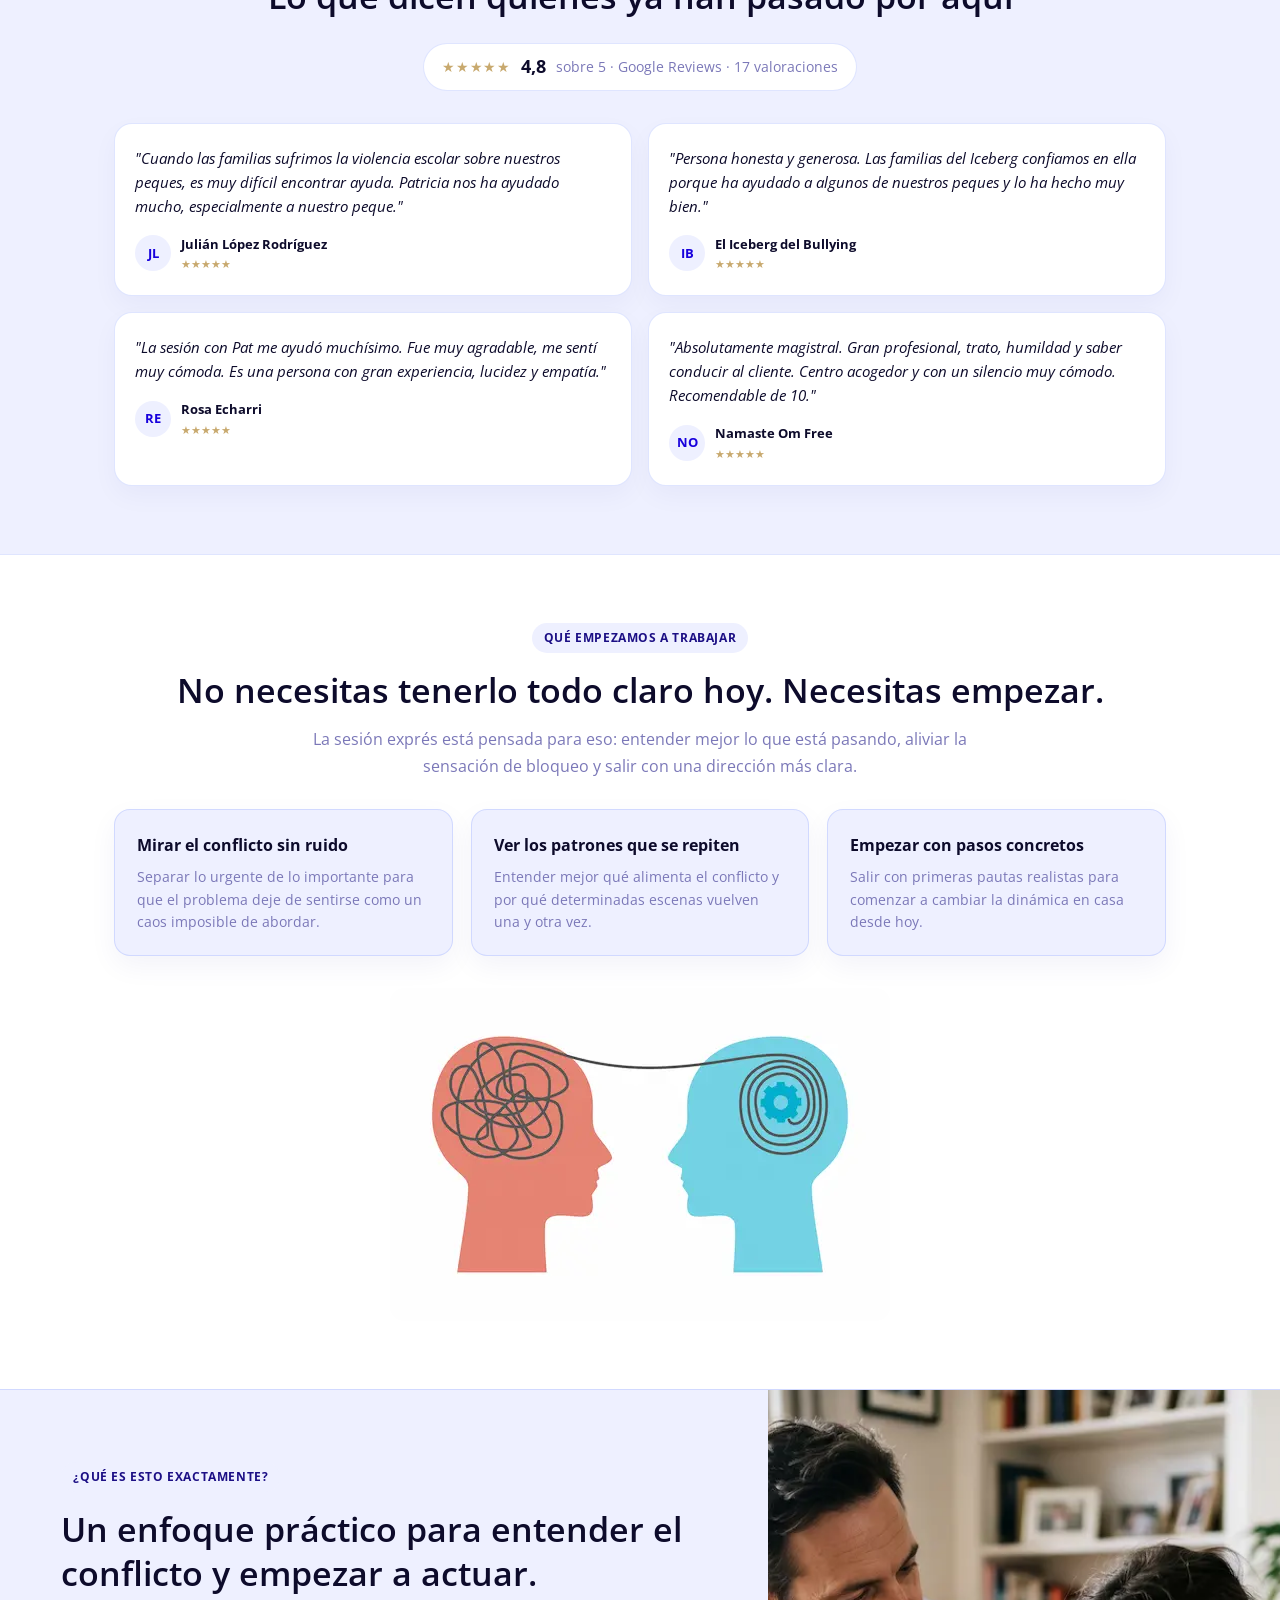
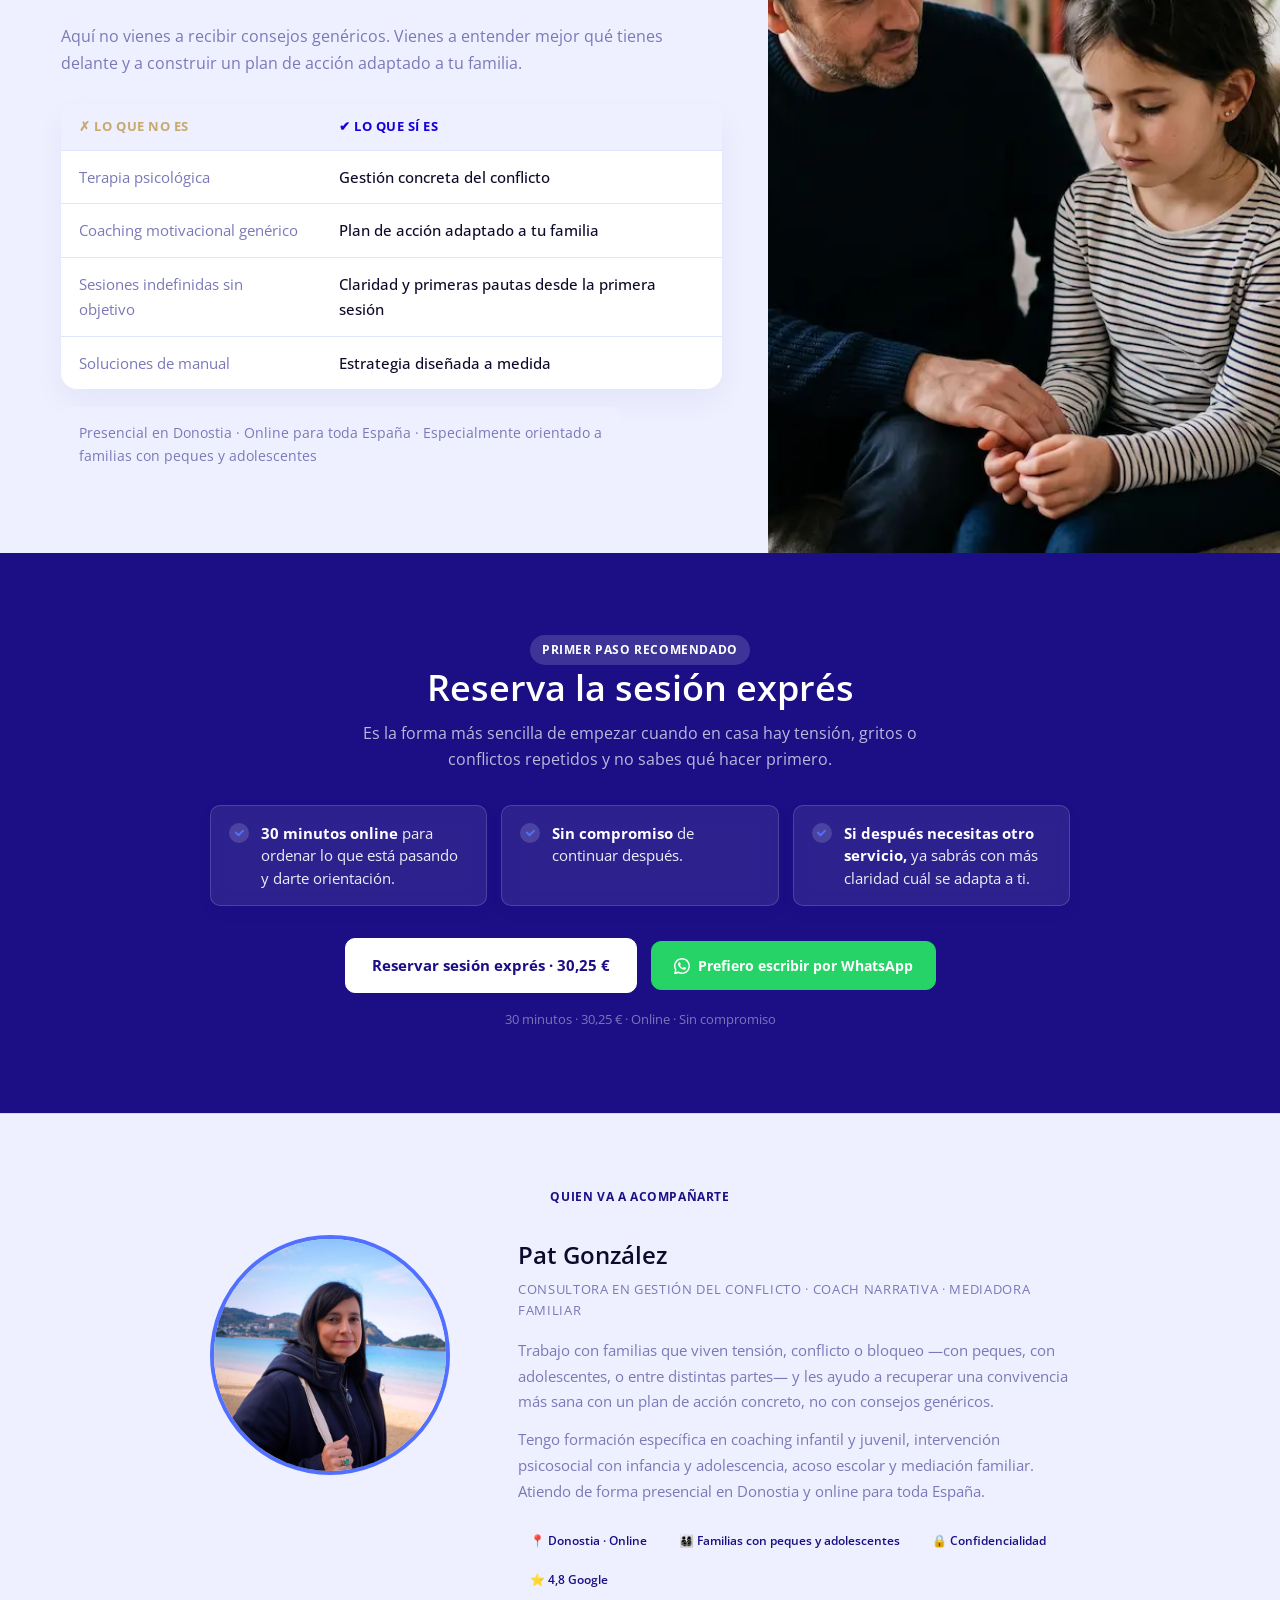
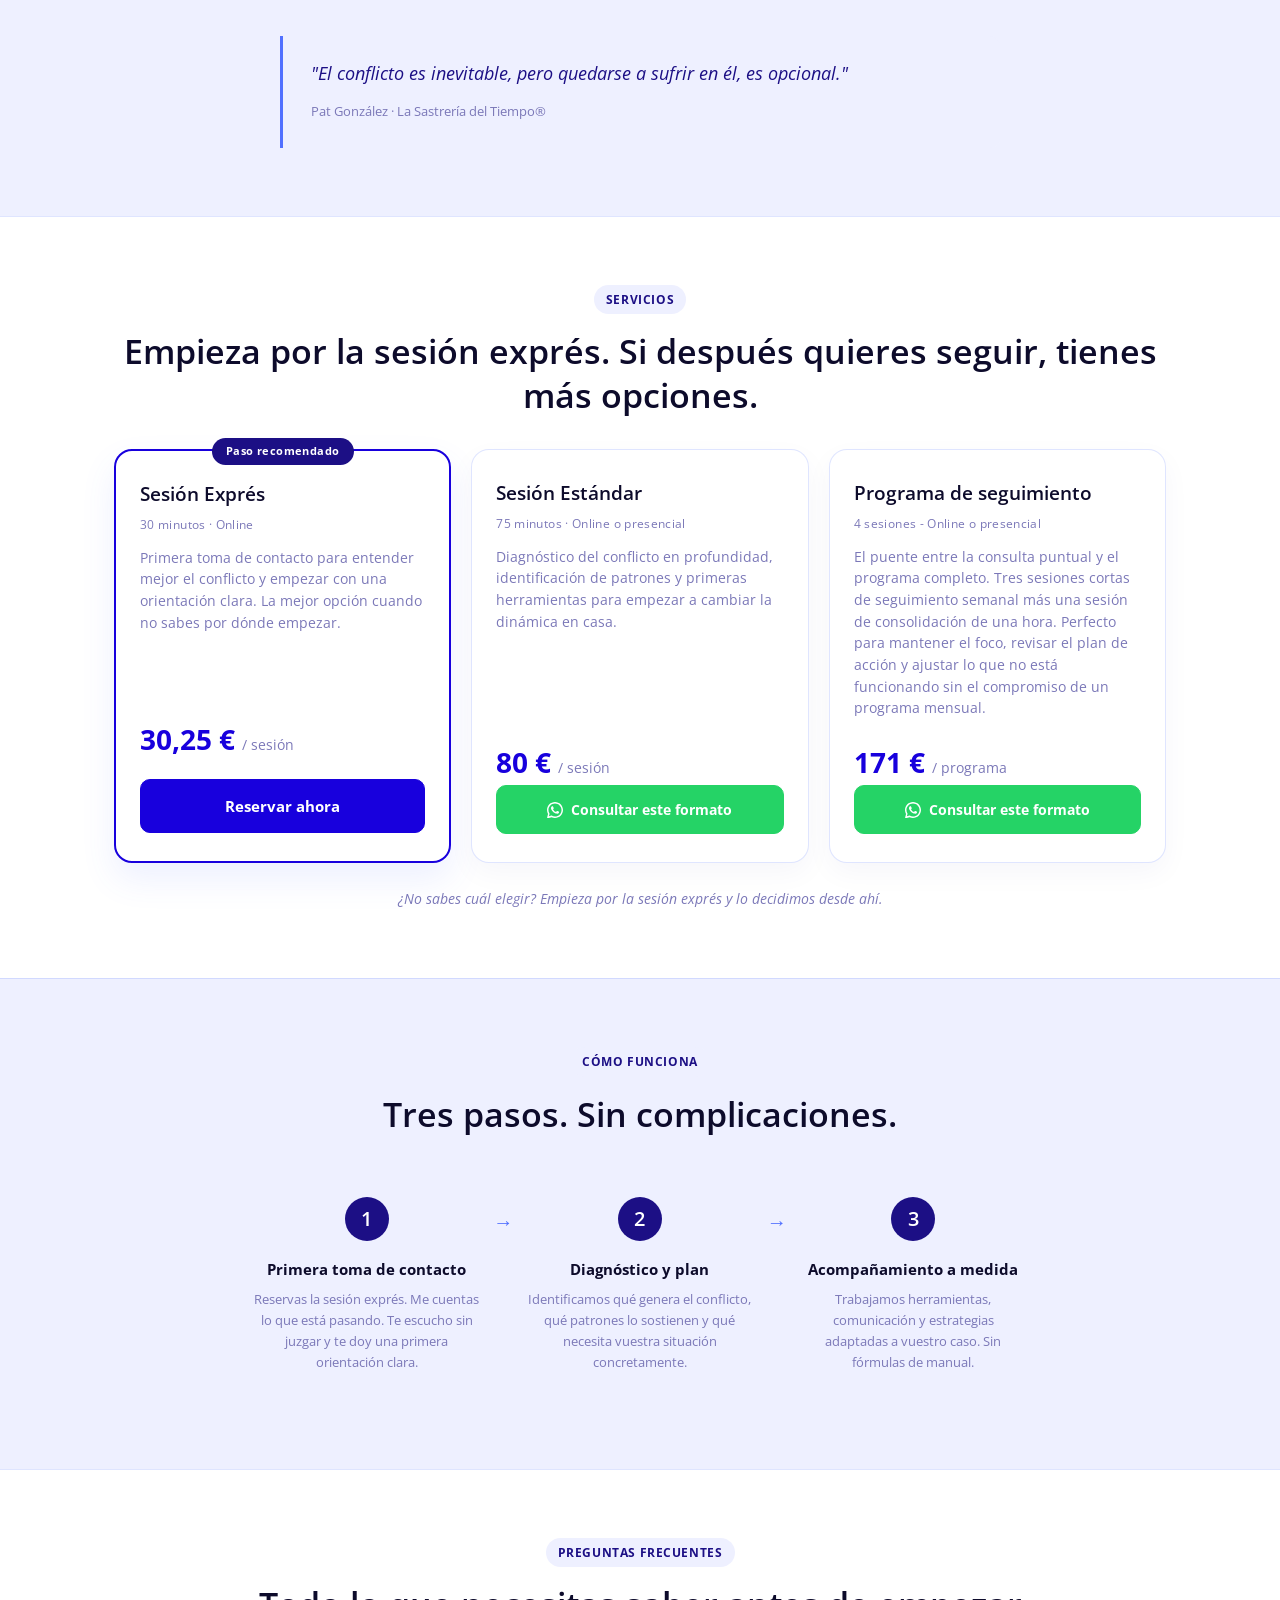
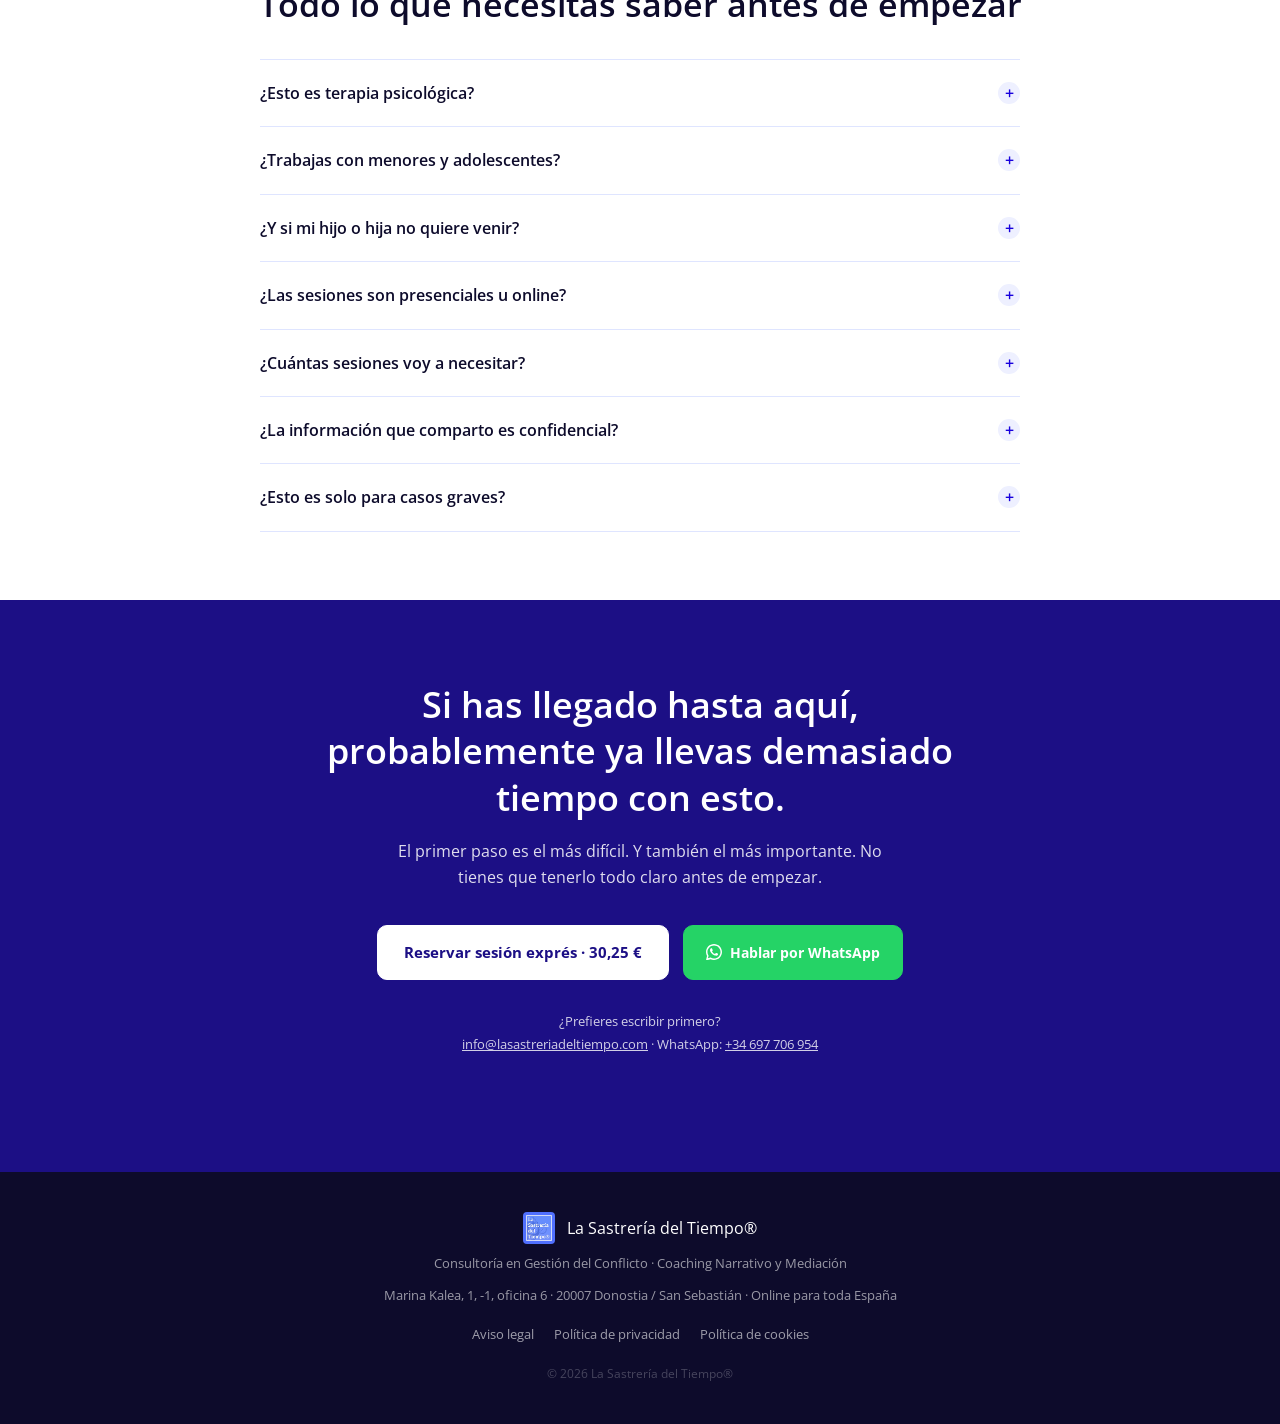
==== commit 9d0bb8d9: "feat: implement base styles and layout structure for the landing page" ====
--- a/index.html
+++ b/index.html
@@ -222,11 +222,11 @@
   </section>
 
   <!-- DIFERENCIACION -->
-  <section class="seccion seccion--gris seccion--borde-top">
-    <div class="container">
+  <section class="split-section">
+    <div class="split-content">
       <p class="badge">¿Qué es esto exactamente?</p>
       <h2 class="titulo-seccion mt-16">Un enfoque práctico para entender el conflicto y empezar a actuar.</h2>
-      <p class="intro-texto">Aquí no vienes a recibir consejos genéricos. Vienes a entender mejor qué tienes delante y a
+      <p class="intro-texto mt-8">Aquí no vienes a recibir consejos genéricos. Vienes a entender mejor qué tienes delante y a
         construir un plan de acción adaptado a tu familia.</p>
 
       <table class="tabla-dif">
@@ -258,6 +258,9 @@
 
       <div class="dif-apoyo">Presencial en Donostia · Online para toda España · Especialmente orientado a familias con
         peques y adolescentes</div>
+    </div>
+    <div class="split-image">
+      <img src="img/gestion_conflictos2.webp" alt="Qué es esto exactamente">
     </div>
   </section>
 
--- a/css/style.css
+++ b/css/style.css
@@ -427,6 +427,100 @@
     /* Casi negro para el texto descriptivo */
     line-height: 1.6;
     font-weight: 500;
+  }
+
+  /* --- SPLIT SECTION (Diferenciación) --- */
+  .split-section {
+    display: grid;
+    grid-template-columns: 1fr;
+    background: var(--gris-claro);
+    border-top: 1px solid var(--gris-borde);
+    align-items: stretch;
+  }
+
+  @media (min-width: 920px) {
+    .split-section {
+      grid-template-columns: 6fr 4fr;
+    }
+
+    .split-image {
+      grid-column: 2;
+      grid-row: 1;
+    }
+
+    .split-content {
+      grid-column: 1;
+      grid-row: 1;
+      padding: 72px 6% 72px max(24px, 8%);
+    }
+  }
+
+  @media (min-width: 760px) and (max-width: 919px) {
+    .split-section {
+      grid-template-columns: 6fr 4fr;
+    }
+
+    .split-image {
+      grid-column: 2;
+      grid-row: 1;
+    }
+
+    .split-content {
+      grid-column: 1;
+      grid-row: 1;
+      padding: 72px 32px 72px 24px;
+    }
+  }
+
+  @media (max-width: 759px) {
+    .split-image {
+      height: 340px;
+    }
+
+    .split-content {
+      padding: 40px 24px 60px;
+    }
+  }
+
+  .split-image img {
+    width: 100%;
+    height: 100%;
+    object-fit: cover;
+    display: block;
+  }
+
+  .split-content {
+    text-align: left;
+    display: flex;
+    flex-direction: column;
+    justify-content: center;
+  }
+
+  .split-content .badge {
+    margin: 0;
+  }
+
+  .split-content .titulo-seccion {
+    text-align: left;
+    margin-bottom: 20px;
+  }
+
+  .split-content .intro-texto {
+    text-align: left;
+    margin-left: 0;
+    margin-right: 0;
+  }
+
+  .split-content .tabla-dif {
+    margin-left: 0;
+    margin-right: 0;
+    width: 100%;
+  }
+
+  .split-content .dif-apoyo {
+    text-align: left;
+    margin-left: 0;
+    margin-right: 0;
   }
 
   .seccion {
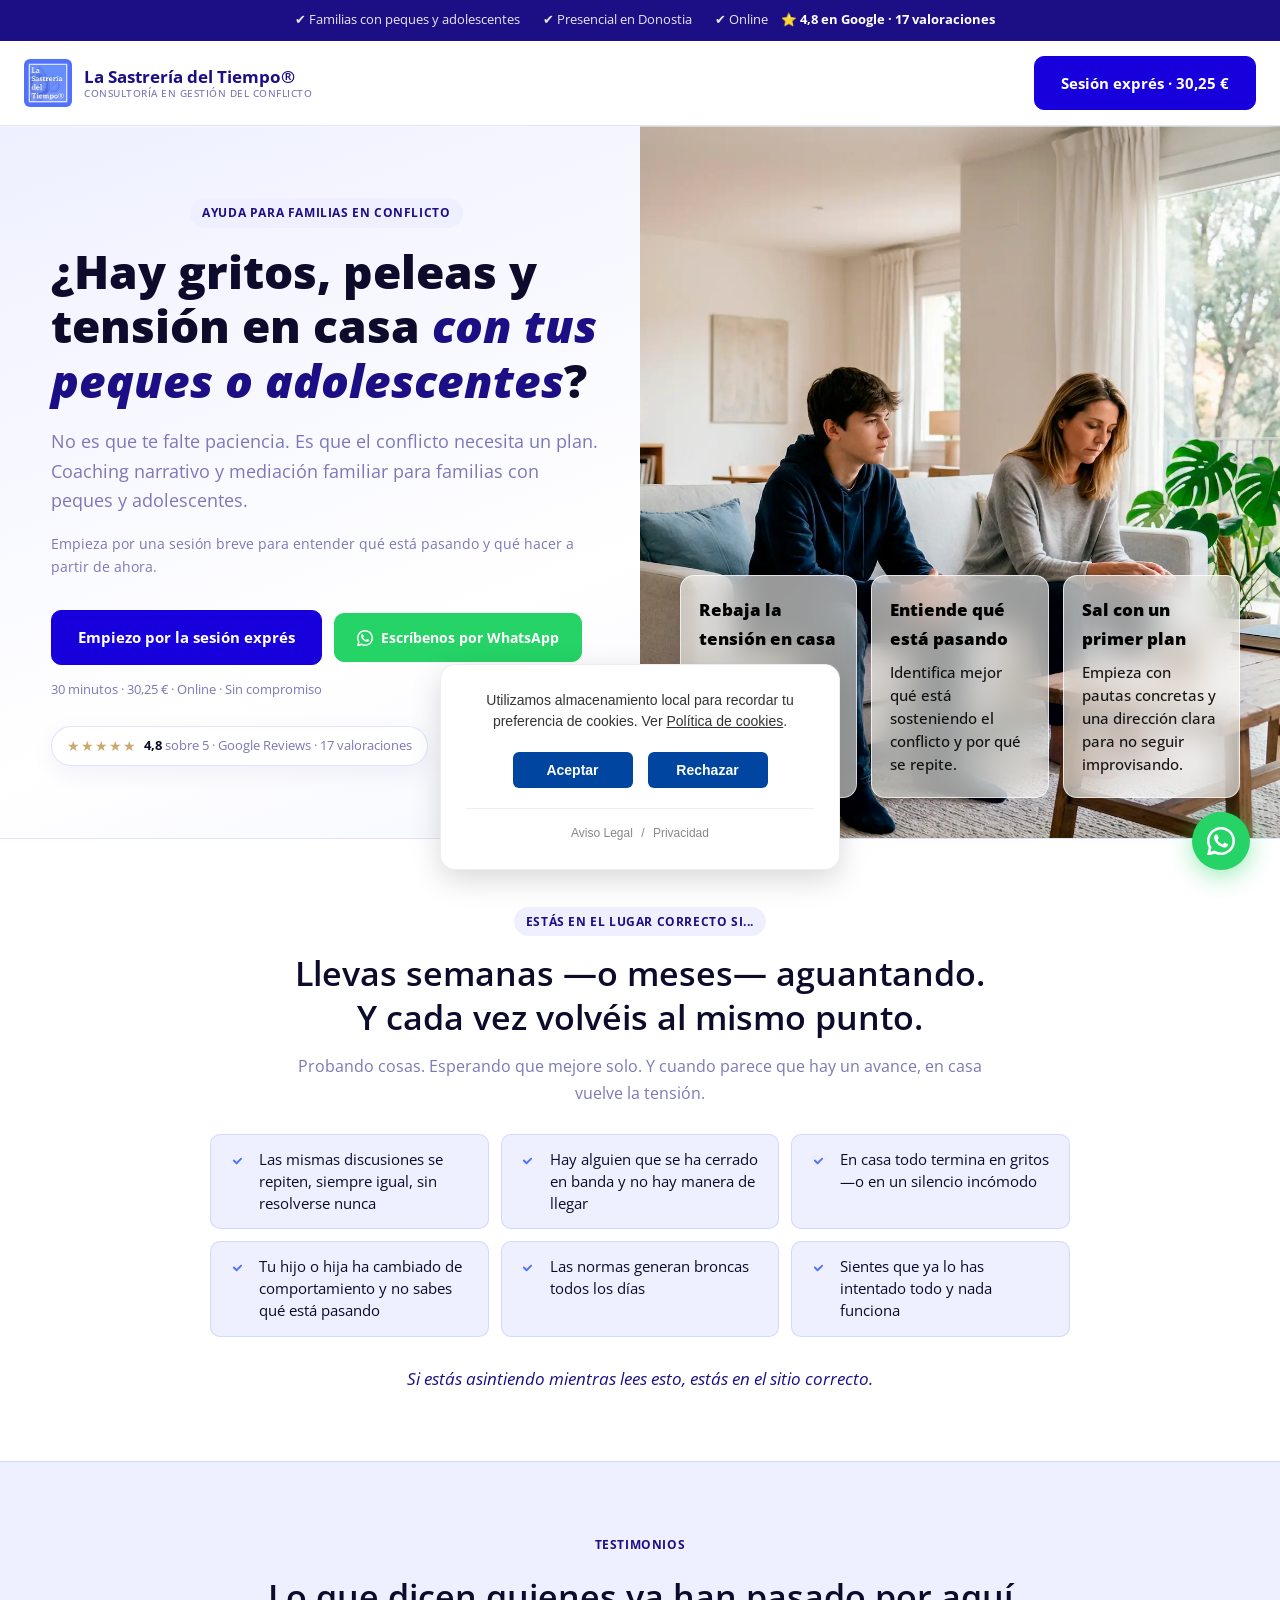
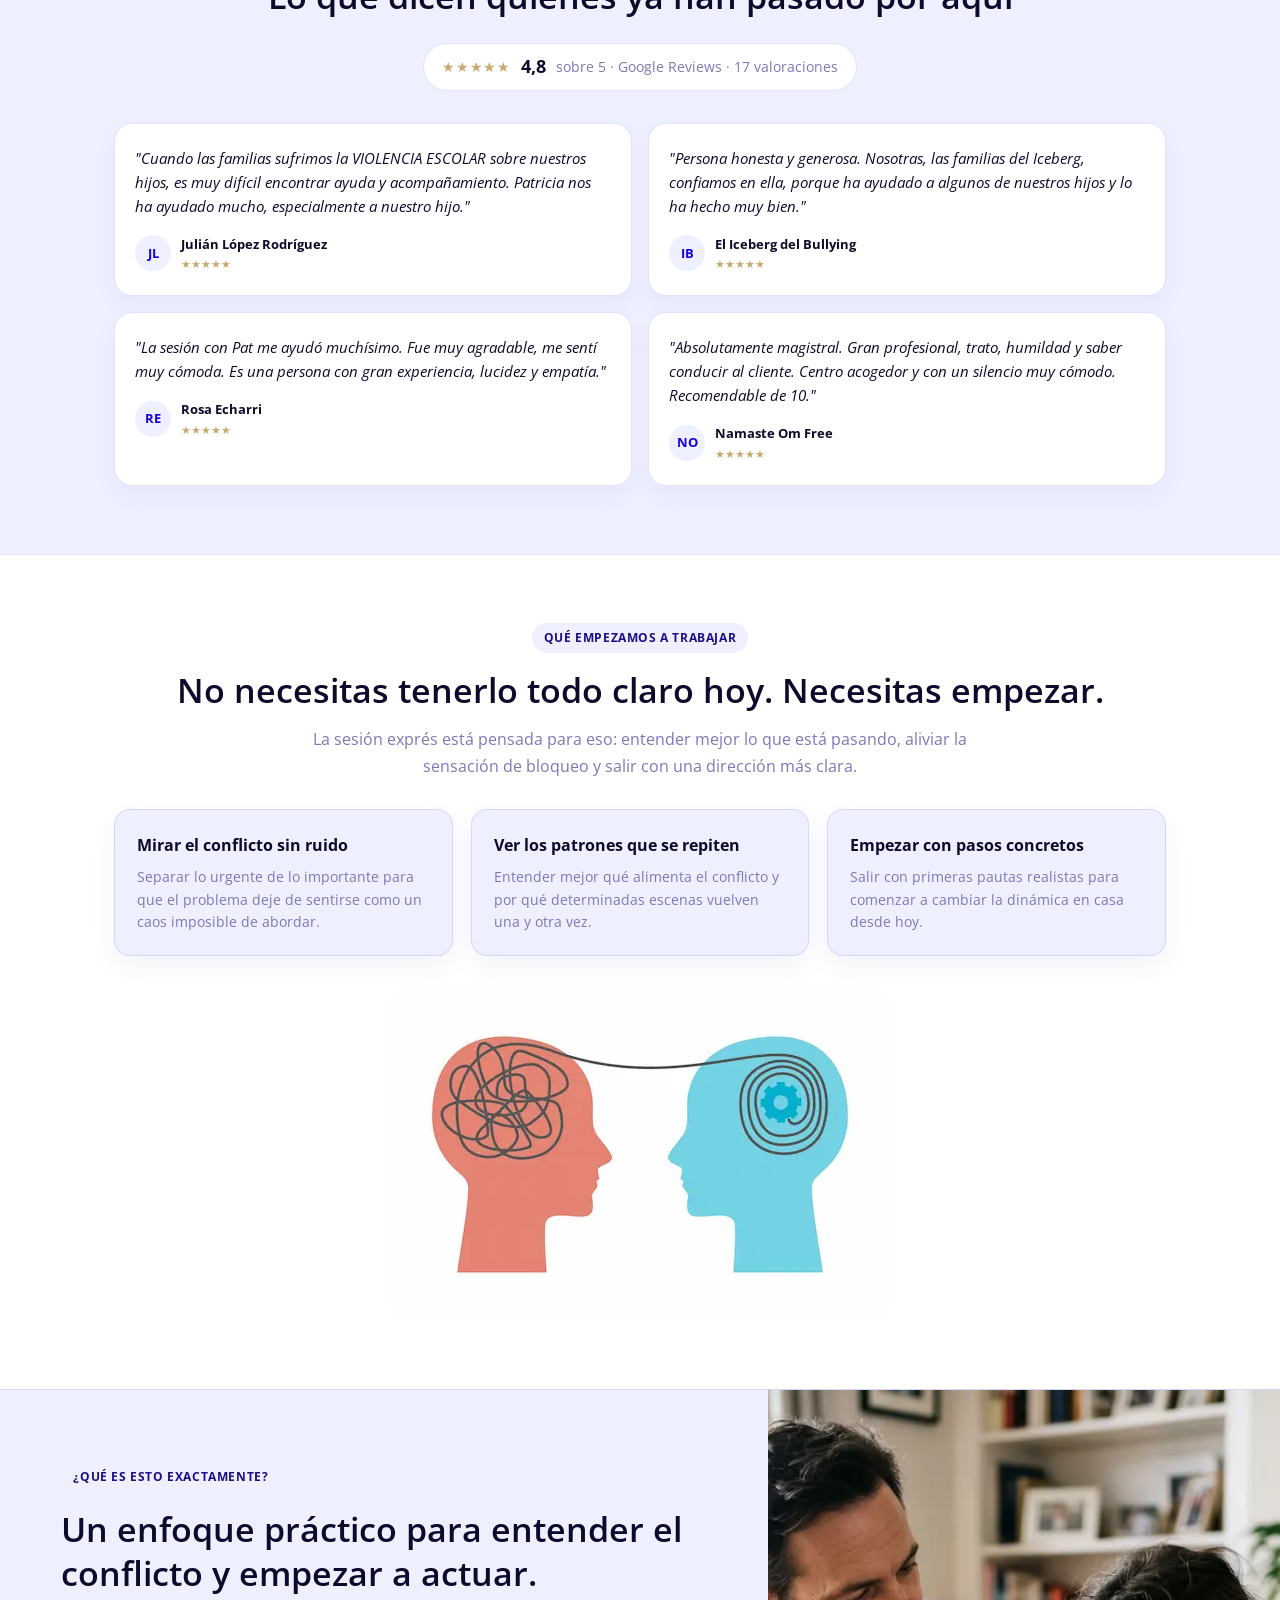
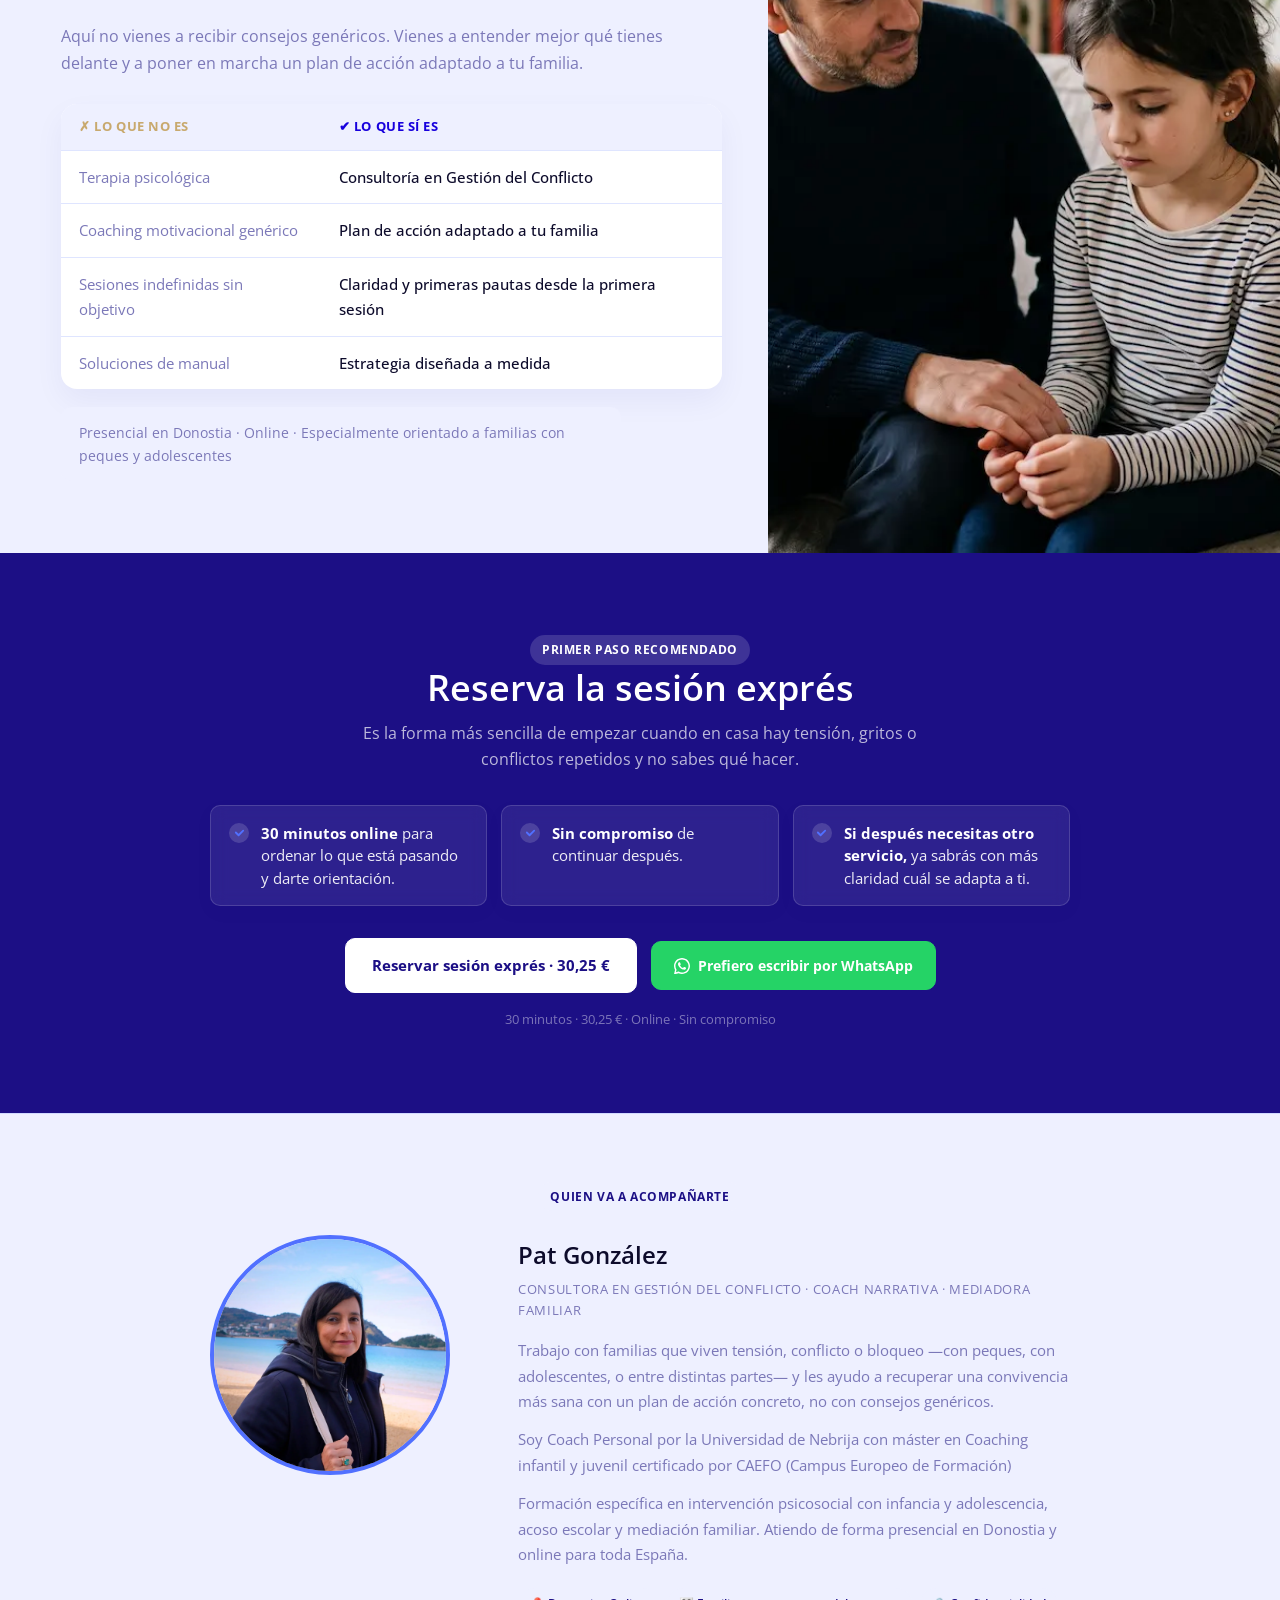
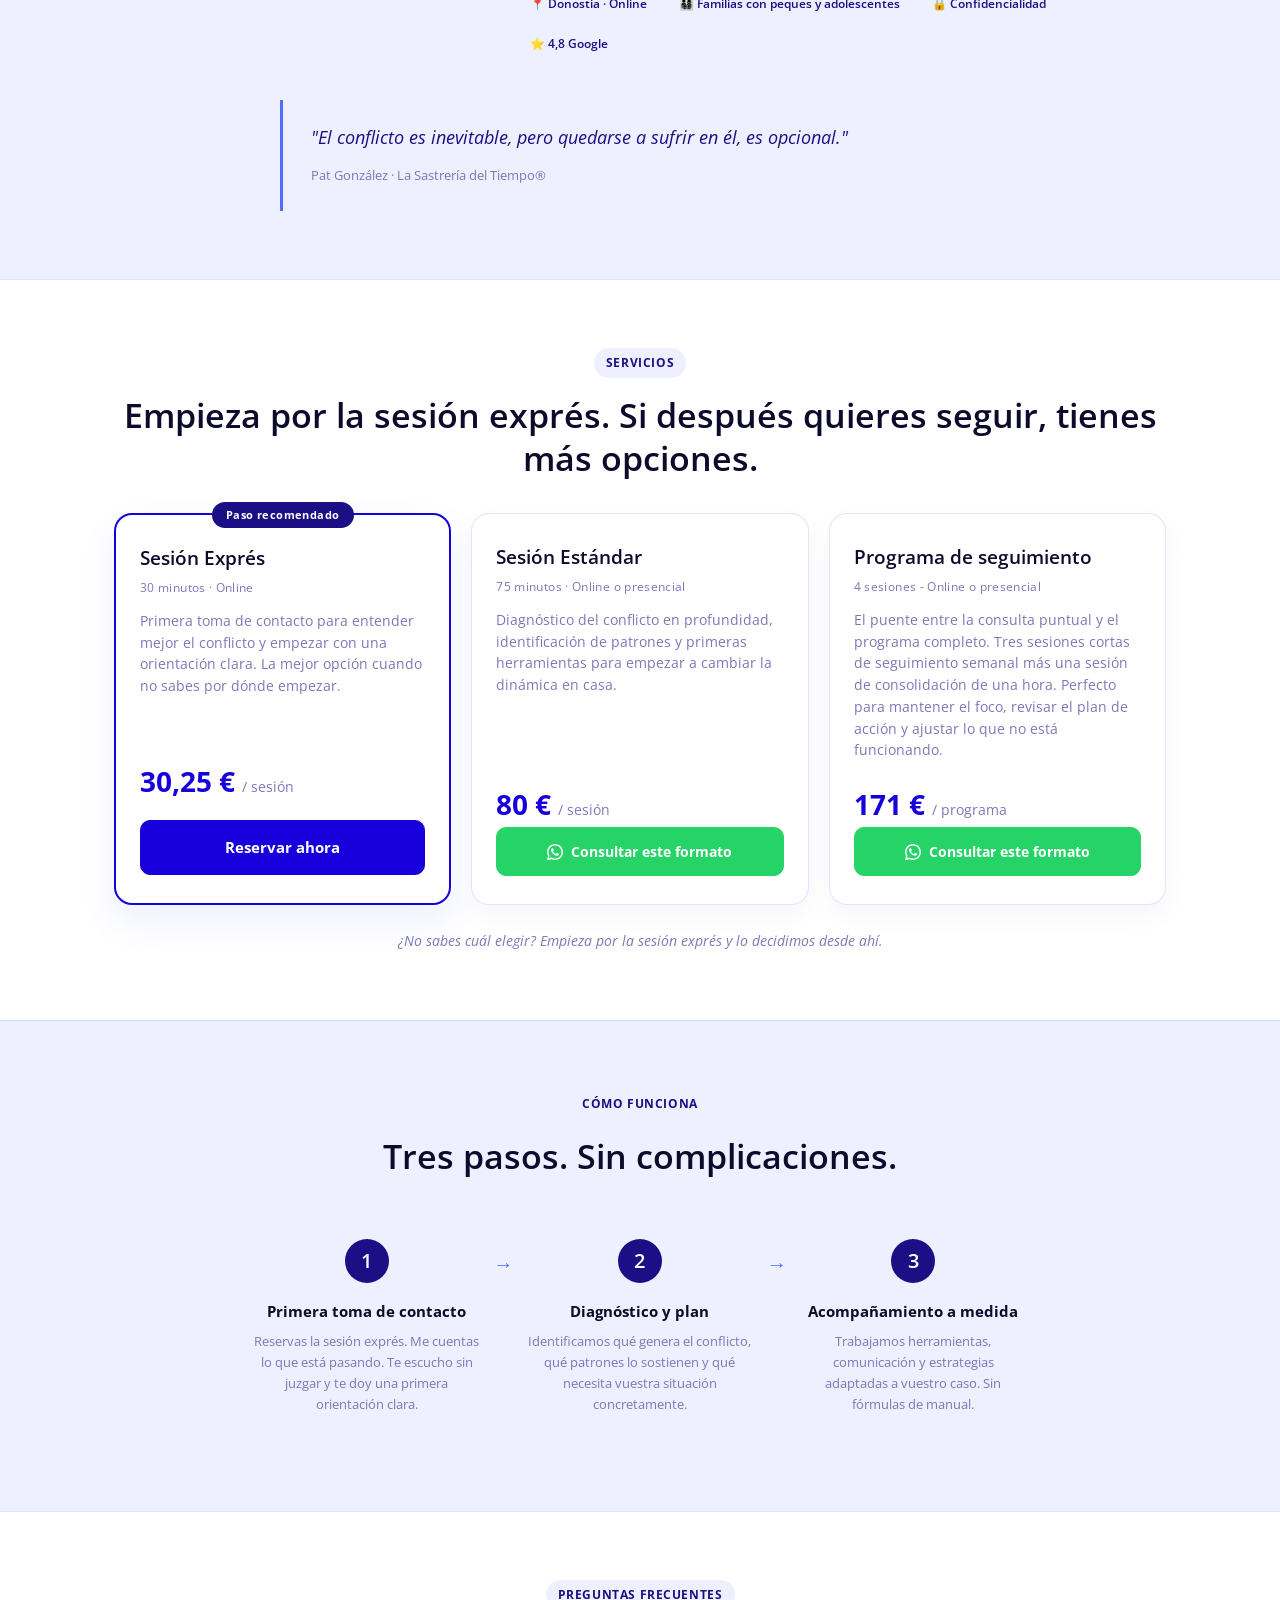
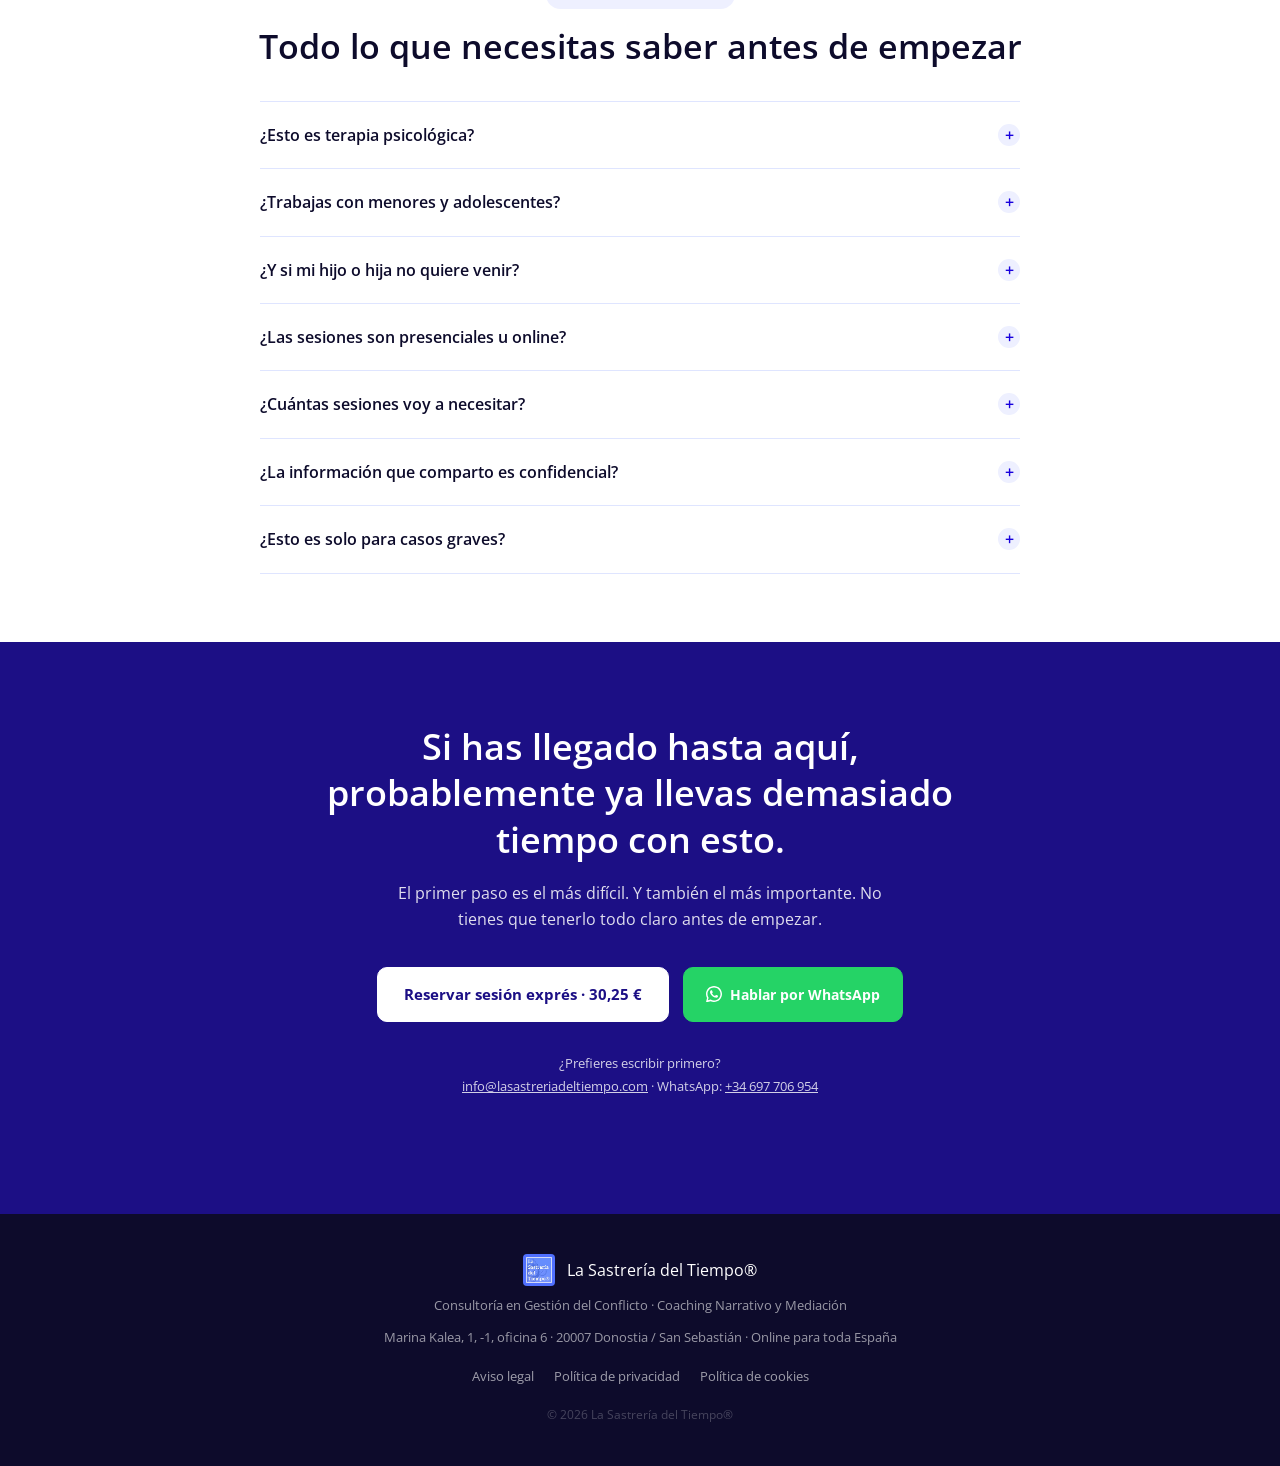
==== commit 29140ca2: "refactor: update landing page copy for improved clarity, professional credentials, and service descr" ====
--- a/index.html
+++ b/index.html
@@ -111,7 +111,7 @@
         <li><span class="check-icon"><svg viewBox="0 0 12 12" fill="none">
               <path d="M2 6l3 3 5-5" stroke="#5170ff" stroke-width="2" stroke-linecap="round" stroke-linejoin="round">
               </path>
-            </svg></span>Hay alguien en casa que se ha cerrado en banda y no hay manera de llegar</li>
+            </svg></span>Hay alguien que se ha cerrado en banda y no hay manera de llegar</li>
         <li><span class="check-icon"><svg viewBox="0 0 12 12" fill="none">
               <path d="M2 6l3 3 5-5" stroke="#5170ff" stroke-width="2" stroke-linecap="round" stroke-linejoin="round">
               </path>
@@ -146,8 +146,8 @@
       </div>
       <div class="testimonios-grid">
         <div class="testimonio">
-          <p class="testimonio-texto">"Cuando las familias sufrimos la violencia escolar sobre nuestros peques, es muy
-            difícil encontrar ayuda. Patricia nos ha ayudado mucho, especialmente a nuestro peque."</p>
+          <p class="testimonio-texto">"Cuando las familias sufrimos la VIOLENCIA ESCOLAR sobre nuestros hijos, es muy
+            difícil encontrar ayuda y acompañamiento. Patricia nos ha ayudado mucho, especialmente a nuestro hijo."</p>
           <div class="testimonio-autor">
             <div class="avatar">JL</div>
             <div>
@@ -157,8 +157,8 @@
           </div>
         </div>
         <div class="testimonio">
-          <p class="testimonio-texto">"Persona honesta y generosa. Las familias del Iceberg confiamos en ella porque ha
-            ayudado a algunos de nuestros peques y lo ha hecho muy bien."</p>
+          <p class="testimonio-texto">"Persona honesta y generosa. Nosotras, las familias del Iceberg, confiamos en
+            ella, porque ha ayudado a algunos de nuestros hijos y lo ha hecho muy bien."</p>
           <div class="testimonio-autor">
             <div class="avatar">IB</div>
             <div>
@@ -226,8 +226,8 @@
     <div class="split-content">
       <p class="badge">¿Qué es esto exactamente?</p>
       <h2 class="titulo-seccion mt-16">Un enfoque práctico para entender el conflicto y empezar a actuar.</h2>
-      <p class="intro-texto mt-8">Aquí no vienes a recibir consejos genéricos. Vienes a entender mejor qué tienes delante y a
-        construir un plan de acción adaptado a tu familia.</p>
+      <p class="intro-texto mt-8">Aquí no vienes a recibir consejos genéricos. Vienes a entender mejor qué tienes
+        delante y a poner en marcha un plan de acción adaptado a tu familia.</p>
 
       <table class="tabla-dif">
         <thead>
@@ -239,7 +239,7 @@
         <tbody>
           <tr>
             <td>Terapia psicológica</td>
-            <td>Gestión concreta del conflicto</td>
+            <td>Consultoría en Gestión del Conflicto</td>
           </tr>
           <tr>
             <td>Coaching motivacional genérico</td>
@@ -256,7 +256,7 @@
         </tbody>
       </table>
 
-      <div class="dif-apoyo">Presencial en Donostia · Online para toda España · Especialmente orientado a familias con
+      <div class="dif-apoyo">Presencial en Donostia · Online · Especialmente orientado a familias con
         peques y adolescentes</div>
     </div>
     <div class="split-image">
@@ -270,7 +270,7 @@
       <p class="badge-dark">Primer paso recomendado</p>
       <h2 class="mt-16">Reserva la sesión exprés</h2>
       <p class="cta-reserva-sub mt-8">Es la forma más sencilla de empezar cuando en casa hay tensión, gritos o
-        conflictos repetidos y no sabes qué hacer primero.</p>
+        conflictos repetidos y no sabes qué hacer.</p>
 
       <ul class="reserva-beneficios mt-32">
         <li><span class="check-icon"><svg viewBox="0 0 12 12" fill="none">
@@ -321,9 +321,12 @@
           <p class="quien-texto">Trabajo con familias que viven tensión, conflicto o bloqueo —con peques, con
             adolescentes, o entre distintas partes— y les ayudo a recuperar una convivencia más sana con un plan de
             acción concreto, no con consejos genéricos.</p>
-          <p class="quien-texto mt-12">Tengo formación específica en coaching infantil y juvenil, intervención
+          <p class="quien-texto mt-12">Soy Coach Personal por la Universidad de Nebrija con máster en Coaching infantil
+            y juvenil certificado por CAEFO (Campus Europeo de Formación)</p>
+          <p class="quien-texto mt-12">Formación específica en intervención
             psicosocial con infancia y adolescencia, acoso escolar y mediación familiar. Atiendo de forma presencial en
             Donostia y online para toda España.</p>
+
           <div class="quien-chips">
             <span class="chip">📍 Donostia · Online</span>
             <span class="chip">👨‍👩‍👧‍👦 Familias con peques y adolescentes</span>
@@ -384,7 +387,7 @@
           <p class="card-duracion">4 sesiones - Online o presencial</p>
           <p class="card-desc">El puente entre la consulta puntual y el programa completo. Tres sesiones cortas de
             seguimiento semanal más una sesión de consolidación de una hora. Perfecto para mantener el foco, revisar el
-            plan de acción y ajustar lo que no está funcionando sin el compromiso de un programa mensual.</p>
+            plan de acción y ajustar lo que no está funcionando.</p>
           <p class="card-precio">171 € <span>/ programa</span></p>
           <a href="https://wa.me/34697706954?text=Hola%2C%20quiero%20informaci%C3%B3n%20sobre%20el%20programa%20de%20coaching%20narrativo"
             class="btn-wa" target="_blank" rel="noopener noreferrer">
